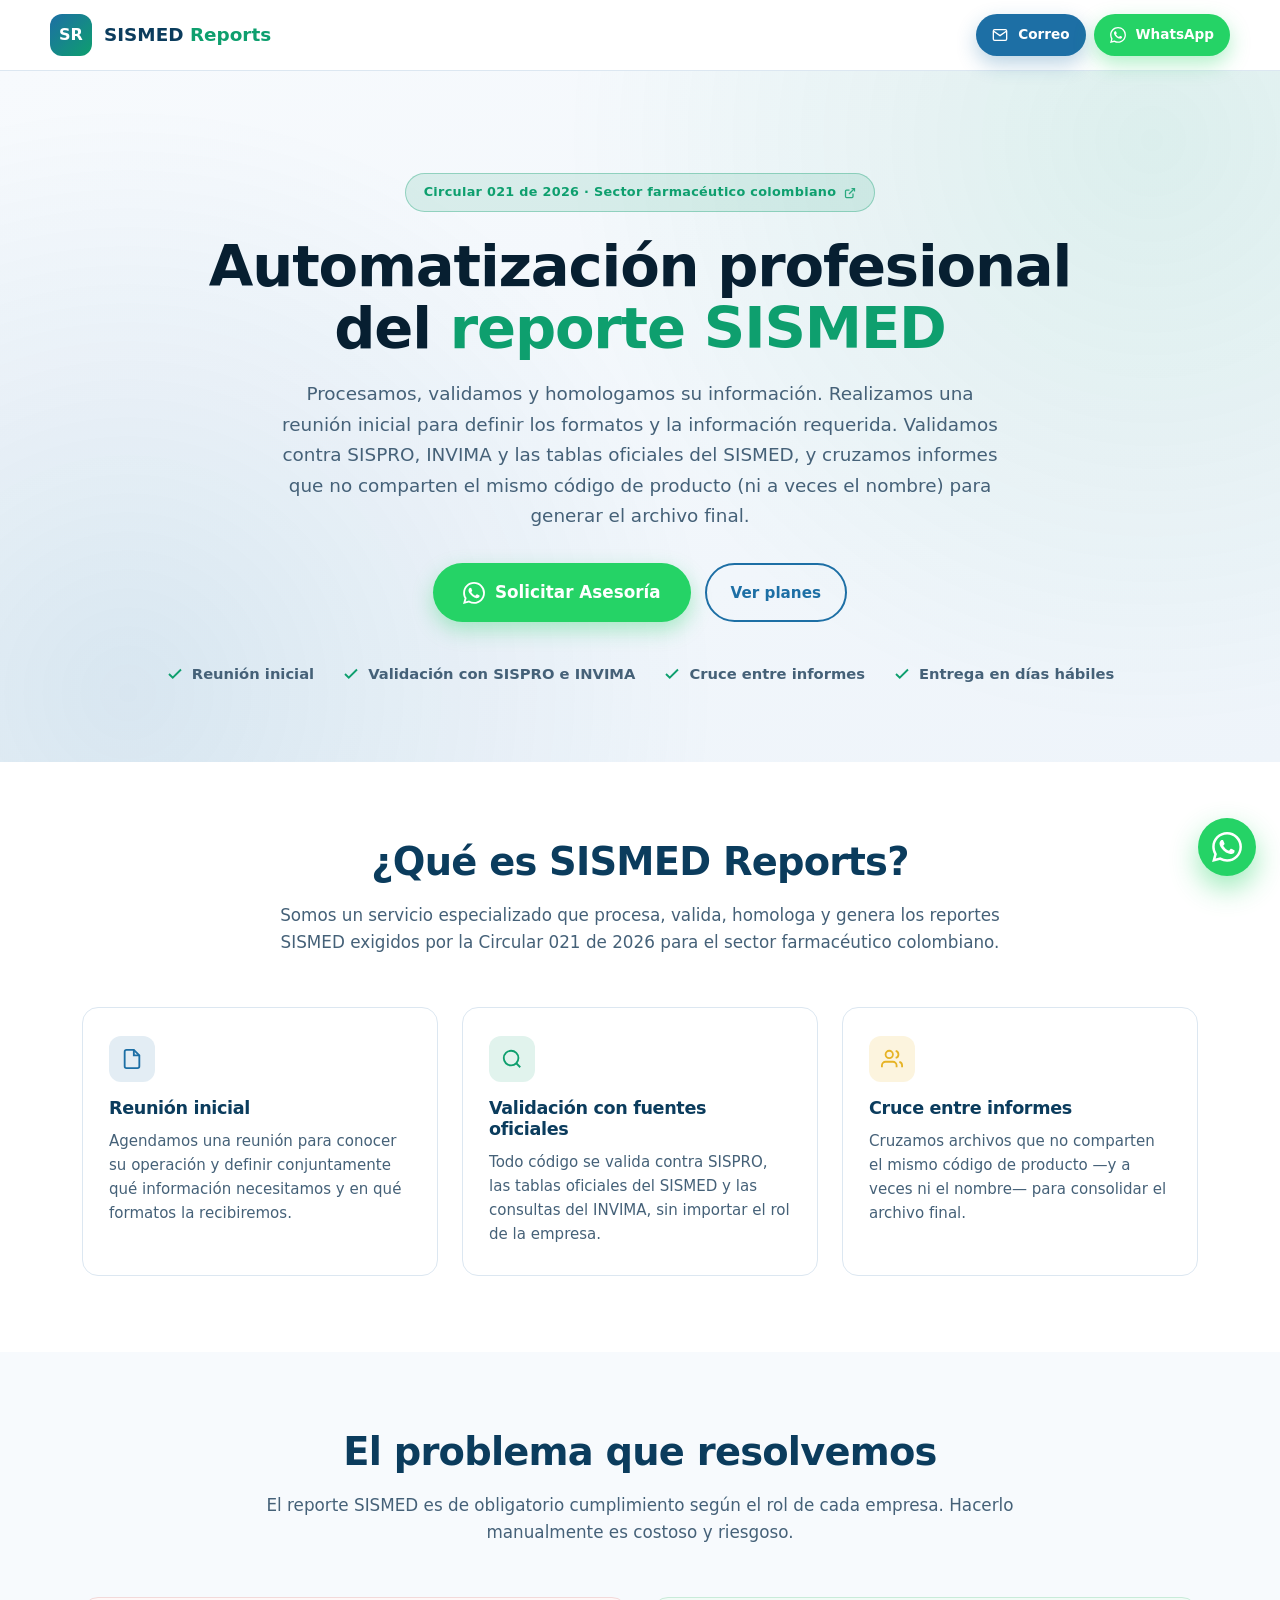
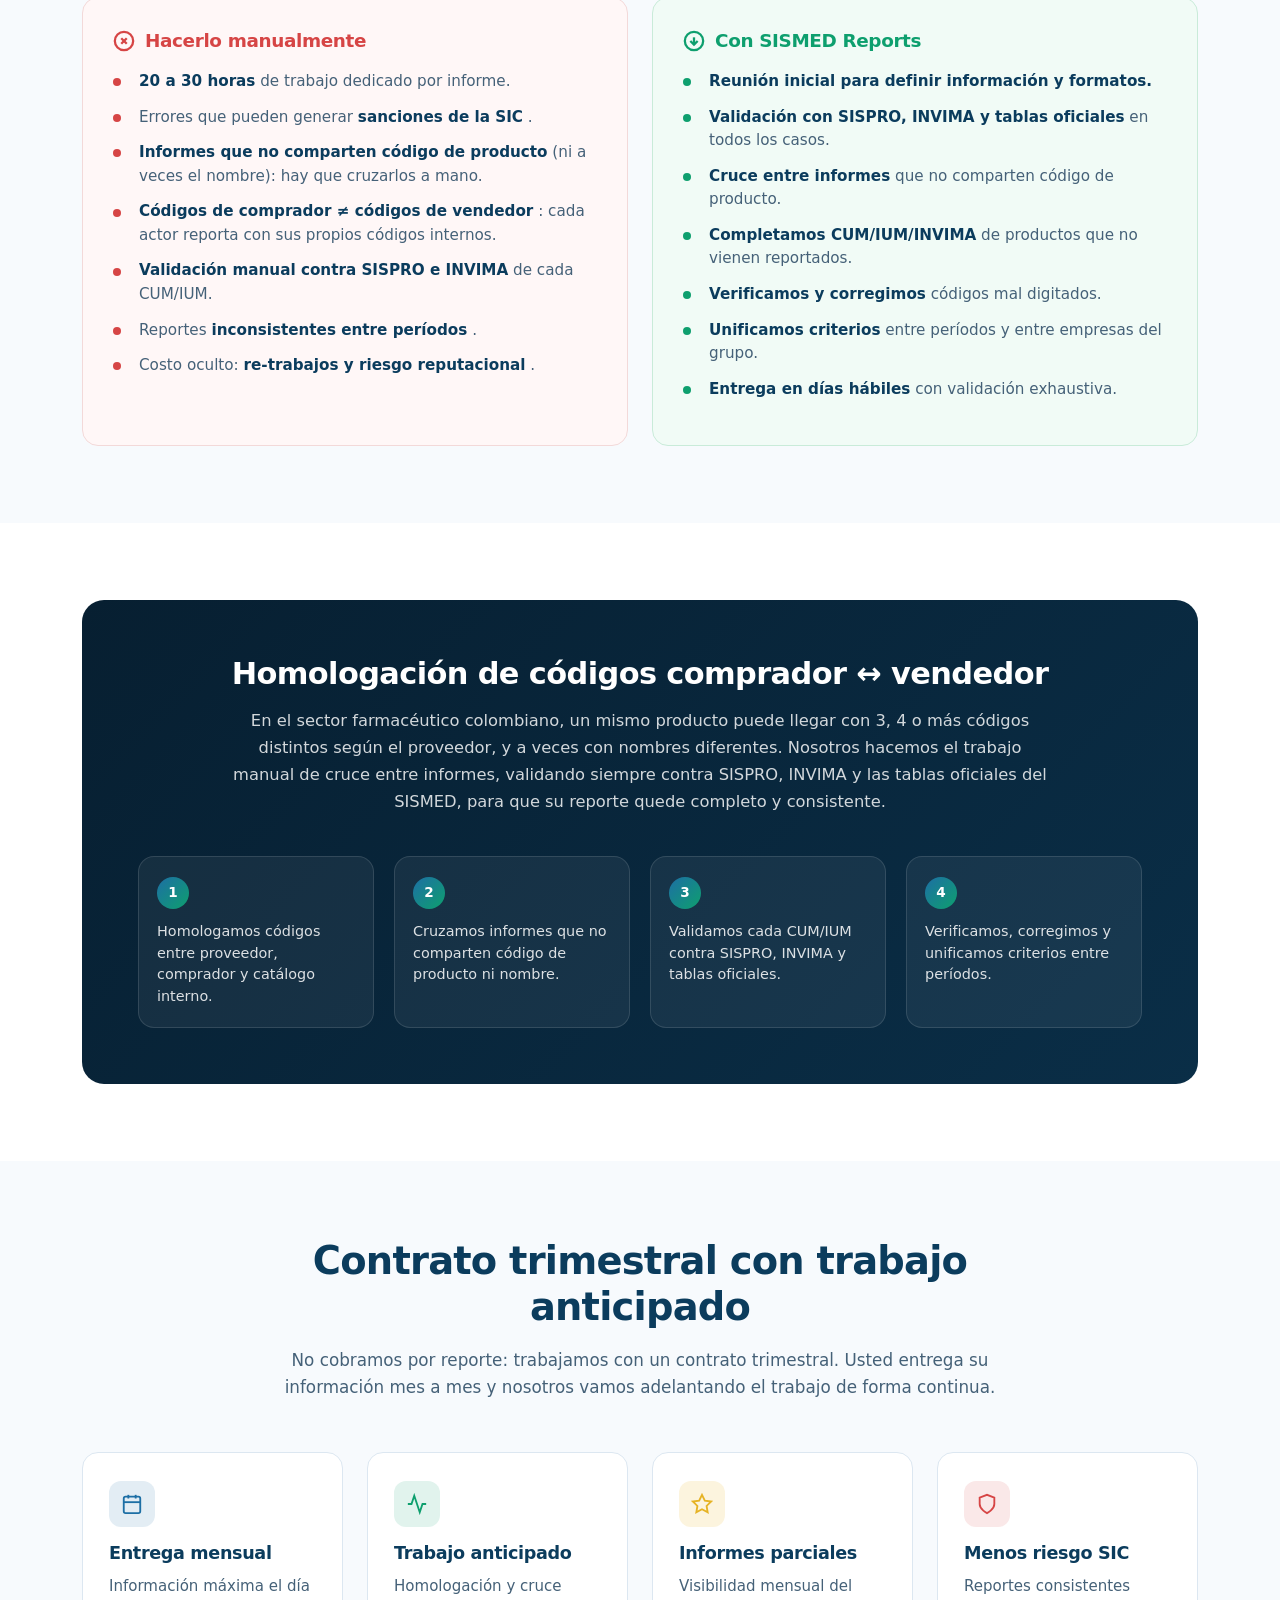
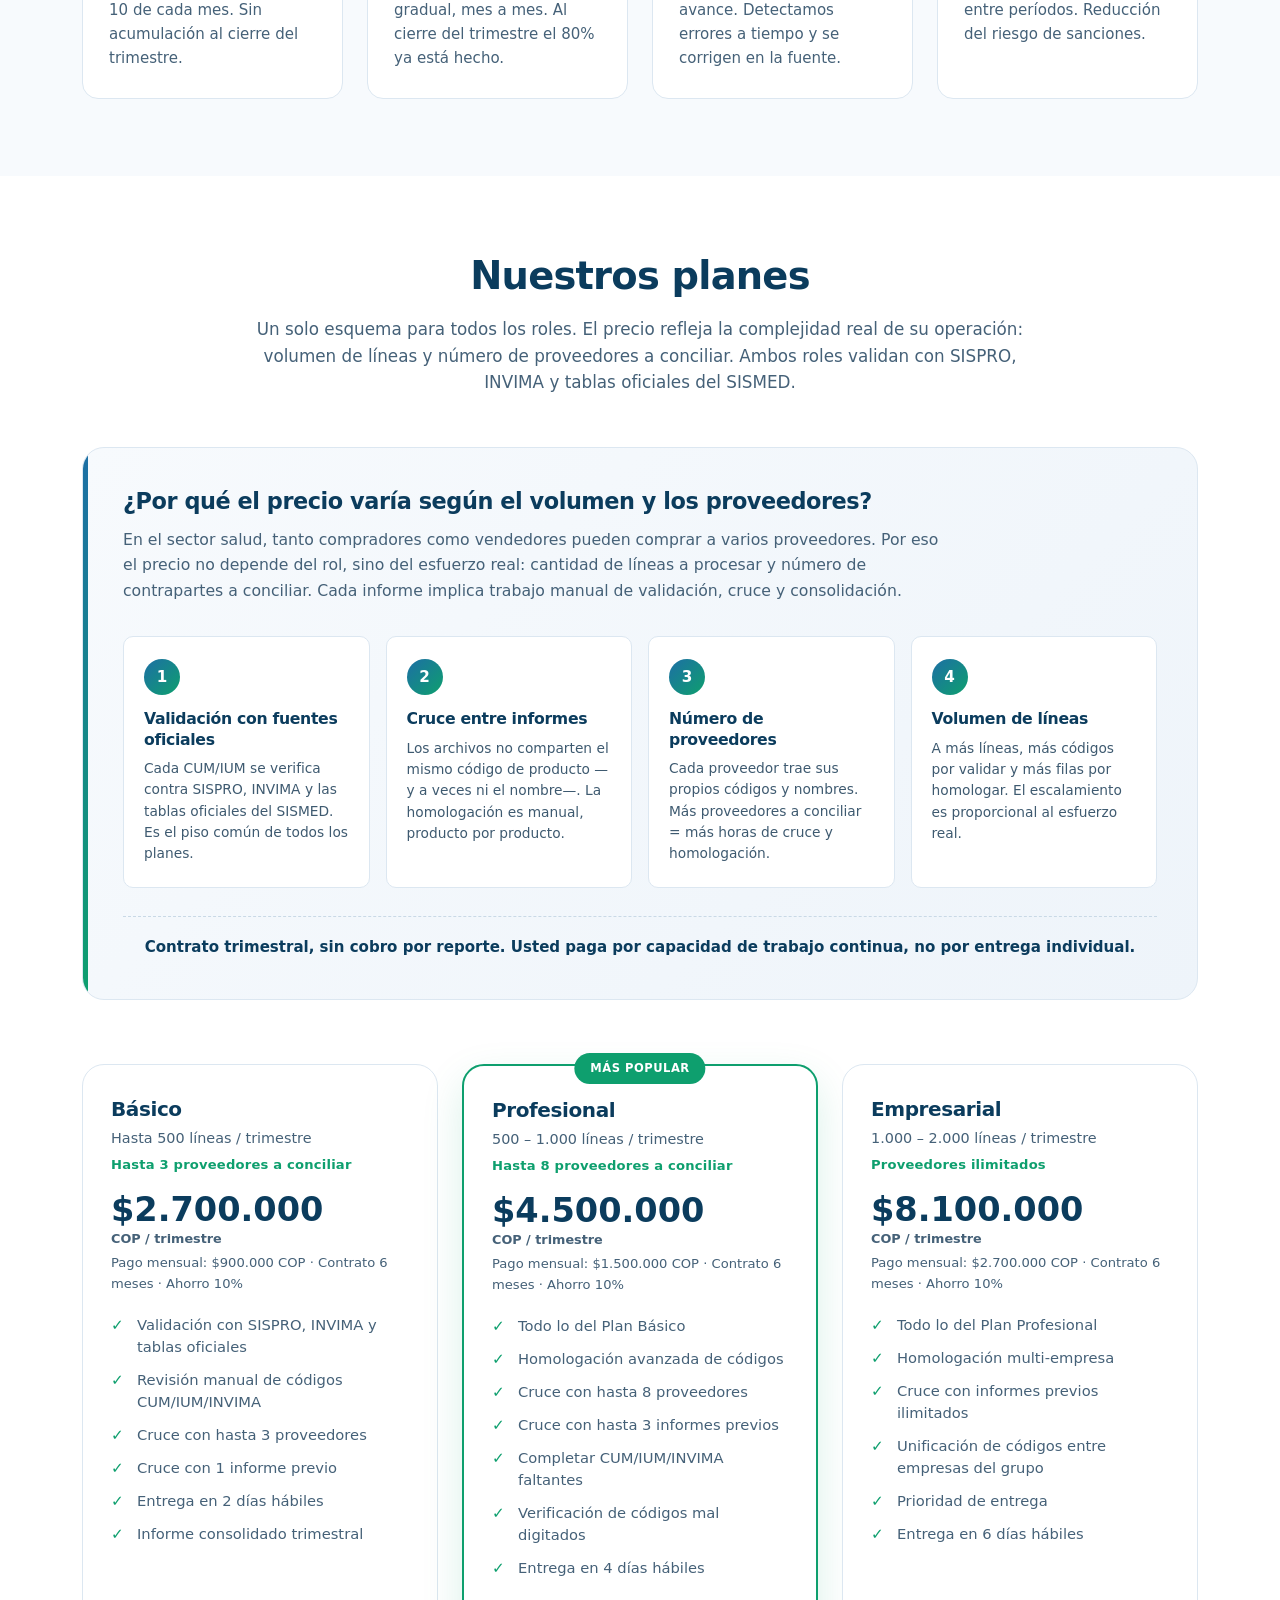
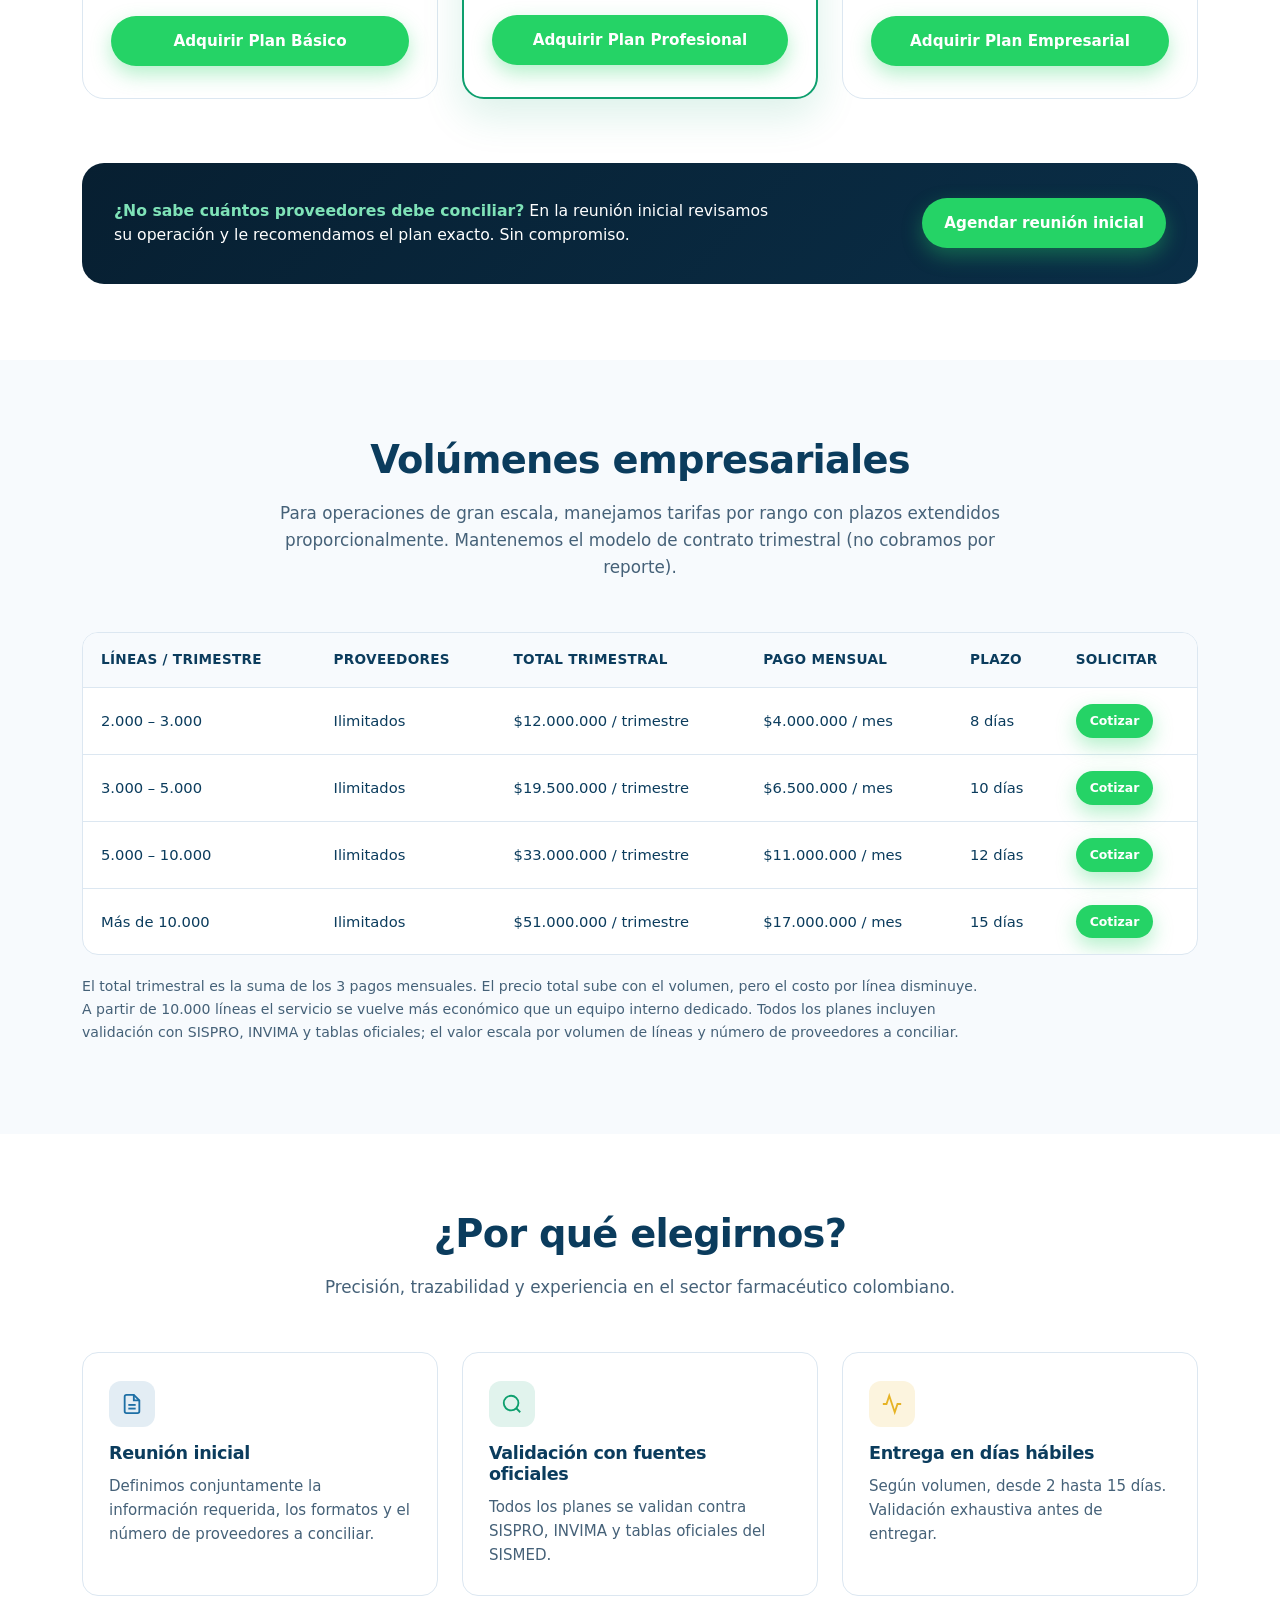
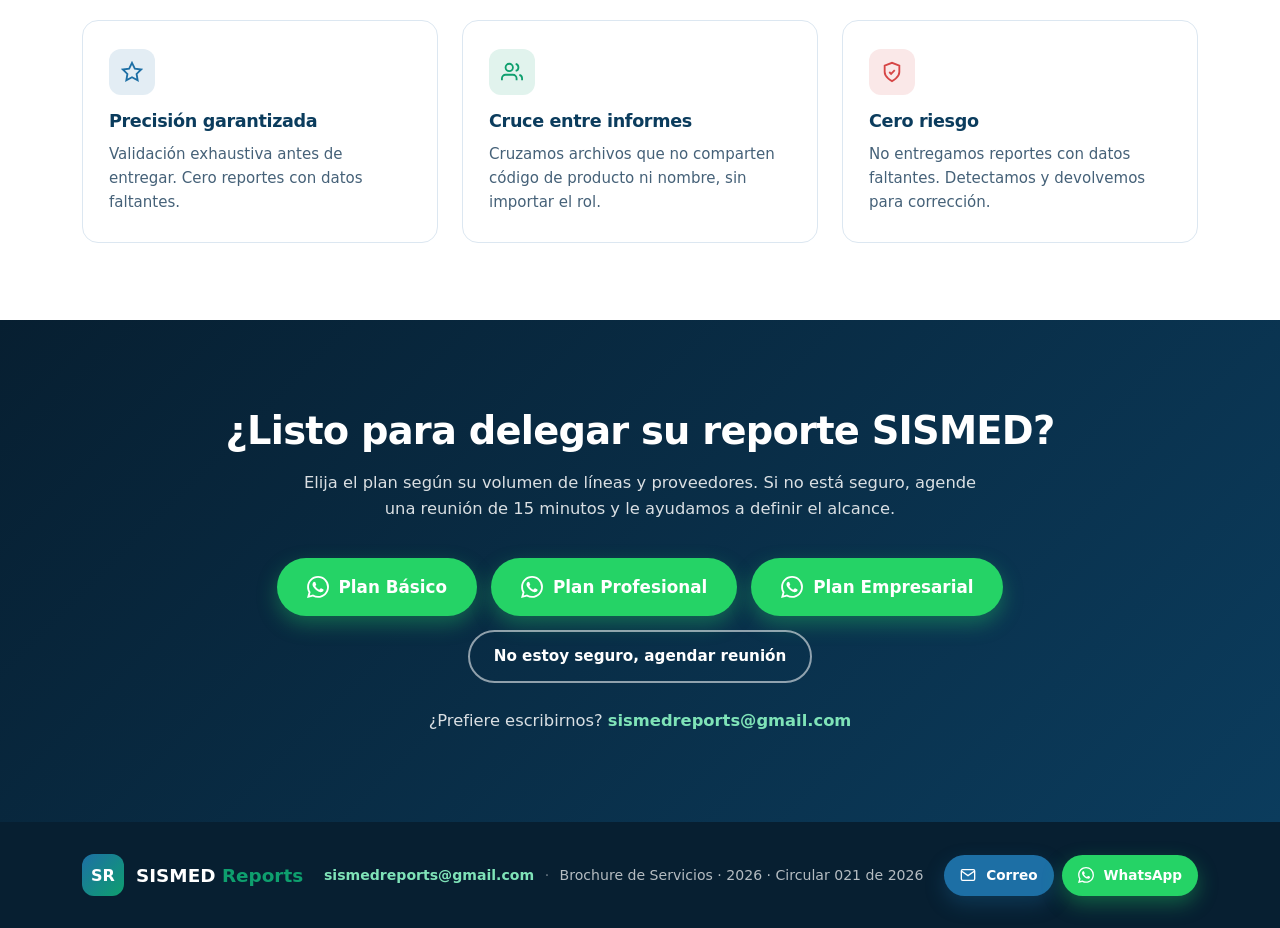
==== index.html @ efeb8e10 "Primer commit para Sismed-reports" ====
<!doctype html>
<html lang="es">
  <head>
    <meta charset="UTF-8" />
    <meta name="viewport" content="width=device-width, initial-scale=1.0" />
    <title>SISMED Reports — Automatización profesional del reporte SISMED</title>
    <meta
      name="description"
      content="Procesamos, validamos y generamos su reporte SISMED bajo la Circular 021 de 2026. Cruce con SISPRO, homologación de códigos y entrega en días hábiles." />
    <link href="style.css" rel="stylesheet" />
  </head>
  <body>
    <!-- ============ HEADER ============ -->
    <header class="header">
      <div class="container header-inner">
        <div class="logo">
          <div class="logo-mark">SR</div>
          <div>
            SISMED
            <span>Reports</span>
          </div>
        </div>
        <div class="header-actions">
          <a
            class="btn-mail btn-mail-sm"
            href="mailto:sismedreports@gmail.com?subject=Informaci%C3%B3n%20sobre%20SISMED%20Reports"
            aria-label="Enviar correo a SISMED Reports">
            <svg viewBox="0 0 24 24" fill="none" stroke="currentColor" stroke-width="2">
              <rect x="2" y="4" width="20" height="16" rx="2"></rect>
              <polyline points="22,6 12,13 2,6"></polyline>
            </svg>
            Correo
          </a>
          <a
            class="btn-wa btn-wa-sm"
            href="https://wa.me/573134289653?text=Hola%2C%20quiero%20informaci%C3%B3n%20sobre%20SISMED%20Reports"
            target="_blank"
            rel="noopener">
            <svg viewBox="0 0 24 24" fill="currentColor">
              <path
                d="M17.472 14.382c-.297-.149-1.758-.867-2.03-.967-.273-.099-.471-.148-.67.15-.197.297-.767.966-.94 1.164-.173.199-.347.223-.644.075-.297-.15-1.255-.463-2.39-1.475-.883-.788-1.48-1.761-1.653-2.059-.173-.297-.018-.458.13-.606.134-.133.298-.347.446-.52.149-.174.198-.298.298-.497.099-.198.05-.371-.025-.52-.075-.149-.669-1.612-.916-2.207-.242-.579-.487-.5-.669-.51l-.57-.01c-.198 0-.52.074-.792.372-.272.297-1.04 1.016-1.04 2.479 0 1.462 1.065 2.875 1.213 3.074.149.198 2.096 3.2 5.077 4.487.709.306 1.262.489 1.694.625.712.227 1.36.195 1.871.118.571-.085 1.758-.719 2.006-1.413.248-.694.248-1.289.173-1.413-.074-.124-.272-.198-.57-.347m-5.421 7.403h-.004a9.87 9.87 0 01-5.031-1.378l-.361-.214-3.741.982.998-3.648-.235-.374a9.86 9.86 0 01-1.51-5.26c.001-5.45 4.436-9.884 9.888-9.884 2.64 0 5.122 1.03 6.988 2.898a9.825 9.825 0 012.893 6.994c-.003 5.45-4.437 9.884-9.885 9.884m8.413-18.297A11.815 11.815 0 0012.05 0C5.495 0 .16 5.335.157 11.892c0 2.096.547 4.142 1.588 5.945L.057 24l6.305-1.654a11.882 11.882 0 005.683 1.448h.005c6.554 0 11.89-5.335 11.893-11.893a11.821 11.821 0 00-3.48-8.413z"></path>
            </svg>
            WhatsApp
          </a>
        </div>
      </div>
    </header>

    <!-- ============ HERO ============ -->
    <section class="hero">
      <div class="container">
        <a
          class="badge badge-link"
          href="https://www.minsalud.gov.co/salud/medicamentos-y-tecnologias/Paginas/medicamentos-regulacion-precios.aspx"
          target="_blank"
          rel="noopener">
          Circular 021 de 2026 · Sector farmacéutico colombiano
          <svg width="12" height="12" viewBox="0 0 24 24" fill="none" stroke="currentColor" stroke-width="2.5">
            <path d="M18 13v6a2 2 0 01-2 2H5a2 2 0 01-2-2V8a2 2 0 012-2h6"></path>
            <polyline points="15 3 21 3 21 9"></polyline>
            <line x1="10" y1="14" x2="21" y2="3"></line>
          </svg>
        </a>
        <h1>
          Automatización profesional del
          <em>reporte SISMED</em>
        </h1>
        <p class="sub">
          Procesamos, validamos y homologamos su información. Realizamos una reunión inicial para definir los formatos y la información requerida. Validamos
          contra SISPRO, INVIMA y las tablas oficiales del SISMED, y cruzamos informes que no comparten el mismo código de producto (ni a veces el nombre) para
          generar el archivo final.
        </p>
        <div class="hero-actions">
          <a
            class="btn-wa btn-wa-lg"
            href="https://wa.me/573134289653?text=Hola%2C%20quiero%20agendar%20una%20asesor%C3%ADa%20para%20el%20reporte%20SISMED"
            target="_blank"
            rel="noopener">
            <svg viewBox="0 0 24 24" fill="currentColor">
              <path
                d="M17.472 14.382c-.297-.149-1.758-.867-2.03-.967-.273-.099-.471-.148-.67.15-.197.297-.767.966-.94 1.164-.173.199-.347.223-.644.075-.297-.15-1.255-.463-2.39-1.475-.883-.788-1.48-1.761-1.653-2.059-.173-.297-.018-.458.13-.606.134-.133.298-.347.446-.52.149-.174.198-.298.298-.497.099-.198.05-.371-.025-.52-.075-.149-.669-1.612-.916-2.207-.242-.579-.487-.5-.669-.51l-.57-.01c-.198 0-.52.074-.792.372-.272.297-1.04 1.016-1.04 2.479 0 1.462 1.065 2.875 1.213 3.074.149.198 2.096 3.2 5.077 4.487.709.306 1.262.489 1.694.625.712.227 1.36.195 1.871.118.571-.085 1.758-.719 2.006-1.413.248-.694.248-1.289.173-1.413-.074-.124-.272-.198-.57-.347m-5.421 7.403h-.004a9.87 9.87 0 01-5.031-1.378l-.361-.214-3.741.982.998-3.648-.235-.374a9.86 9.86 0 01-1.51-5.26c.001-5.45 4.436-9.884 9.888-9.884 2.64 0 5.122 1.03 6.988 2.898a9.825 9.825 0 012.893 6.994c-.003 5.45-4.437 9.884-9.885 9.884m8.413-18.297A11.815 11.815 0 0012.05 0C5.495 0 .16 5.335.157 11.892c0 2.096.547 4.142 1.588 5.945L.057 24l6.305-1.654a11.882 11.882 0 005.683 1.448h.005c6.554 0 11.89-5.335 11.893-11.893a11.821 11.821 0 00-3.48-8.413z"></path>
            </svg>
            Solicitar Asesoría
          </a>
          <a class="btn-outline" href="#planes">Ver planes</a>
        </div>
        <div class="hero-trust">
          <div>
            <svg viewBox="0 0 24 24" fill="none" stroke="currentColor" stroke-width="2.5"><polyline points="20 6 9 17 4 12"></polyline></svg>
            Reunión inicial
          </div>
          <div>
            <svg viewBox="0 0 24 24" fill="none" stroke="currentColor" stroke-width="2.5"><polyline points="20 6 9 17 4 12"></polyline></svg>
            Validación con SISPRO e INVIMA
          </div>
          <div>
            <svg viewBox="0 0 24 24" fill="none" stroke="currentColor" stroke-width="2.5"><polyline points="20 6 9 17 4 12"></polyline></svg>
            Cruce entre informes
          </div>
          <div>
            <svg viewBox="0 0 24 24" fill="none" stroke="currentColor" stroke-width="2.5"><polyline points="20 6 9 17 4 12"></polyline></svg>
            Entrega en días hábiles
          </div>
        </div>
      </div>
    </section>

    <!-- ============ QUÉ ES ============ -->
    <section>
      <div class="container">
        <div class="section-title">
          <h2>¿Qué es SISMED Reports?</h2>
          <p>
            Somos un servicio especializado que procesa, valida, homologa y genera los reportes SISMED exigidos por la Circular 021 de 2026 para el sector
            farmacéutico colombiano.
          </p>
        </div>
        <div class="grid-3">
          <div class="card">
            <div class="icon icon-blue">
              <svg viewBox="0 0 24 24" fill="none" stroke="currentColor" stroke-width="2">
                <path d="M14 2H6a2 2 0 00-2 2v16a2 2 0 002 2h12a2 2 0 002-2V8z"></path>
                <polyline points="14 2 14 8 20 8"></polyline>
              </svg>
            </div>
            <h3>Reunión inicial</h3>
            <p>Agendamos una reunión para conocer su operación y definir conjuntamente qué información necesitamos y en qué formatos la recibiremos.</p>
          </div>
          <div class="card">
            <div class="icon icon-green">
              <svg viewBox="0 0 24 24" fill="none" stroke="currentColor" stroke-width="2">
                <circle cx="11" cy="11" r="8"></circle>
                <line x1="21" y1="21" x2="16.65" y2="16.65"></line>
              </svg>
            </div>
            <h3>Validación con fuentes oficiales</h3>
            <p>Todo código se valida contra SISPRO, las tablas oficiales del SISMED y las consultas del INVIMA, sin importar el rol de la empresa.</p>
          </div>
          <div class="card">
            <div class="icon icon-gold">
              <svg viewBox="0 0 24 24" fill="none" stroke="currentColor" stroke-width="2">
                <path d="M17 21v-2a4 4 0 00-4-4H5a4 4 0 00-4 4v2"></path>
                <circle cx="9" cy="7" r="4"></circle>
                <path d="M23 21v-2a4 4 0 00-3-3.87"></path>
                <path d="M16 3.13a4 4 0 010 7.75"></path>
              </svg>
            </div>
            <h3>Cruce entre informes</h3>
            <p>Cruzamos archivos que no comparten el mismo código de producto —y a veces ni el nombre— para consolidar el archivo final.</p>
          </div>
        </div>
      </div>
    </section>

    <!-- ============ PROBLEMA / SOLUCIÓN ============ -->
    <section class="alt">
      <div class="container">
        <div class="section-title">
          <h2>El problema que resolvemos</h2>
          <p>El reporte SISMED es de obligatorio cumplimiento según el rol de cada empresa. Hacerlo manualmente es costoso y riesgoso.</p>
        </div>
        <div class="two-col">
          <div class="panel panel-problema">
            <h3>
              <svg width="22" height="22" viewBox="0 0 24 24" fill="none" stroke="currentColor" stroke-width="2.5">
                <circle cx="12" cy="12" r="10"></circle>
                <line x1="15" y1="9" x2="9" y2="15"></line>
                <line x1="9" y1="9" x2="15" y2="15"></line>
              </svg>
              Hacerlo manualmente
            </h3>
            <ul>
              <li>
                <strong>20 a 30 horas</strong>
                de trabajo dedicado por informe.
              </li>
              <li>
                Errores que pueden generar
                <strong>sanciones de la SIC</strong>
                .
              </li>
              <li>
                <strong>Informes que no comparten código de producto</strong>
                (ni a veces el nombre): hay que cruzarlos a mano.
              </li>
              <li>
                <strong>Códigos de comprador ≠ códigos de vendedor</strong>
                : cada actor reporta con sus propios códigos internos.
              </li>
              <li>
                <strong>Validación manual contra SISPRO e INVIMA</strong>
                de cada CUM/IUM.
              </li>
              <li>
                Reportes
                <strong>inconsistentes entre períodos</strong>
                .
              </li>
              <li>
                Costo oculto:
                <strong>re-trabajos y riesgo reputacional</strong>
                .
              </li>
            </ul>
          </div>
          <div class="panel panel-solucion">
            <h3>
              <svg width="22" height="22" viewBox="0 0 24 24" fill="none" stroke="currentColor" stroke-width="2.5">
                <circle cx="12" cy="12" r="10"></circle>
                <polyline points="16 12 12 16 8 12"></polyline>
                <line x1="12" y1="8" x2="12" y2="16"></line>
              </svg>
              Con SISMED Reports
            </h3>
            <ul>
              <li><strong>Reunión inicial para definir información y formatos.</strong></li>
              <li>
                <strong>Validación con SISPRO, INVIMA y tablas oficiales</strong>
                en todos los casos.
              </li>
              <li>
                <strong>Cruce entre informes</strong>
                que no comparten código de producto.
              </li>
              <li>
                <strong>Completamos CUM/IUM/INVIMA</strong>
                de productos que no vienen reportados.
              </li>
              <li>
                <strong>Verificamos y corregimos</strong>
                códigos mal digitados.
              </li>
              <li>
                <strong>Unificamos criterios</strong>
                entre períodos y entre empresas del grupo.
              </li>
              <li>
                <strong>Entrega en días hábiles</strong>
                con validación exhaustiva.
              </li>
            </ul>
          </div>
        </div>
      </div>
    </section>

    <!-- ============ DIFERENCIADOR ============ -->
    <section>
      <div class="container">
        <div class="highlight">
          <h3>Homologación de códigos comprador ↔ vendedor</h3>
          <p>
            En el sector farmacéutico colombiano, un mismo producto puede llegar con 3, 4 o más códigos distintos según el proveedor, y a veces con nombres
            diferentes. Nosotros hacemos el trabajo manual de cruce entre informes, validando siempre contra SISPRO, INVIMA y las tablas oficiales del SISMED,
            para que su reporte quede completo y consistente.
          </p>
          <div class="steps">
            <div class="step">
              <span class="num">1</span>
              <p>Homologamos códigos entre proveedor, comprador y catálogo interno.</p>
            </div>
            <div class="step">
              <span class="num">2</span>
              <p>Cruzamos informes que no comparten código de producto ni nombre.</p>
            </div>
            <div class="step">
              <span class="num">3</span>
              <p>Validamos cada CUM/IUM contra SISPRO, INVIMA y tablas oficiales.</p>
            </div>
            <div class="step">
              <span class="num">4</span>
              <p>Verificamos, corregimos y unificamos criterios entre períodos.</p>
            </div>
          </div>
        </div>
      </div>
    </section>

    <!-- ============ MODELO MENSUAL ============ -->
    <section class="alt">
      <div class="container">
        <div class="section-title">
          <h2>Contrato trimestral con trabajo anticipado</h2>
          <p>
            No cobramos por reporte: trabajamos con un contrato trimestral. Usted entrega su información mes a mes y nosotros vamos adelantando el trabajo de
            forma continua.
          </p>
        </div>
        <div class="grid-4">
          <div class="card">
            <div class="icon icon-blue">
              <svg viewBox="0 0 24 24" fill="none" stroke="currentColor" stroke-width="2">
                <rect x="3" y="4" width="18" height="18" rx="2"></rect>
                <line x1="16" y1="2" x2="16" y2="6"></line>
                <line x1="8" y1="2" x2="8" y2="6"></line>
                <line x1="3" y1="10" x2="21" y2="10"></line>
              </svg>
            </div>
            <h3>Entrega mensual</h3>
            <p>Información máxima el día 10 de cada mes. Sin acumulación al cierre del trimestre.</p>
          </div>
          <div class="card">
            <div class="icon icon-green">
              <svg viewBox="0 0 24 24" fill="none" stroke="currentColor" stroke-width="2"><polyline points="22 12 18 12 15 21 9 3 6 12 2 12"></polyline></svg>
            </div>
            <h3>Trabajo anticipado</h3>
            <p>Homologación y cruce gradual, mes a mes. Al cierre del trimestre el 80% ya está hecho.</p>
          </div>
          <div class="card">
            <div class="icon icon-gold">
              <svg viewBox="0 0 24 24" fill="none" stroke="currentColor" stroke-width="2">
                <path d="M12 2l3.09 6.26L22 9.27l-5 4.87 1.18 6.88L12 17.77l-6.18 3.25L7 14.14 2 9.27l6.91-1.01L12 2z"></path>
              </svg>
            </div>
            <h3>Informes parciales</h3>
            <p>Visibilidad mensual del avance. Detectamos errores a tiempo y se corrigen en la fuente.</p>
          </div>
          <div class="card">
            <div class="icon icon-red">
              <svg viewBox="0 0 24 24" fill="none" stroke="currentColor" stroke-width="2"><path d="M12 22s8-4 8-10V5l-8-3-8 3v7c0 6 8 10 8 10z"></path></svg>
            </div>
            <h3>Menos riesgo SIC</h3>
            <p>Reportes consistentes entre períodos. Reducción del riesgo de sanciones.</p>
          </div>
        </div>
      </div>
    </section>

    <!-- ============ PLANES ============ -->
    <section id="planes">
      <div class="container">
        <div class="section-title">
          <h2>Nuestros planes</h2>
          <p>
            Un solo esquema para todos los roles. El precio refleja la complejidad real de su operación: volumen de líneas y número de proveedores a conciliar.
            Ambos roles validan con SISPRO, INVIMA y tablas oficiales del SISMED.
          </p>
        </div>

        <!-- JUSTIFICACIÓN DE PRECIOS -->
        <div class="justificacion-precios">
          <h3 class="justif-titulo">¿Por qué el precio varía según el volumen y los proveedores?</h3>
          <p class="justif-intro">
            En el sector salud, tanto compradores como vendedores pueden comprar a varios proveedores. Por eso el precio no depende del rol, sino del esfuerzo
            real: cantidad de líneas a procesar y número de contrapartes a conciliar. Cada informe implica trabajo manual de validación, cruce y consolidación.
          </p>

          <div class="justif-grid">
            <div class="justif-card">
              <div class="justif-icon">1</div>
              <h4>Validación con fuentes oficiales</h4>
              <p>Cada CUM/IUM se verifica contra SISPRO, INVIMA y las tablas oficiales del SISMED. Es el piso común de todos los planes.</p>
            </div>
            <div class="justif-card">
              <div class="justif-icon">2</div>
              <h4>Cruce entre informes</h4>
              <p>Los archivos no comparten el mismo código de producto —y a veces ni el nombre—. La homologación es manual, producto por producto.</p>
            </div>
            <div class="justif-card">
              <div class="justif-icon">3</div>
              <h4>Número de proveedores</h4>
              <p>Cada proveedor trae sus propios códigos y nombres. Más proveedores a conciliar = más horas de cruce y homologación.</p>
            </div>
            <div class="justif-card">
              <div class="justif-icon">4</div>
              <h4>Volumen de líneas</h4>
              <p>A más líneas, más códigos por validar y más filas por homologar. El escalamiento es proporcional al esfuerzo real.</p>
            </div>
          </div>

          <p class="justif-cierre">Contrato trimestral, sin cobro por reporte. Usted paga por capacidad de trabajo continua, no por entrega individual.</p>
        </div>

        <!-- PLANES UNIFICADOS -->
        <div class="planes">
          <!-- BÁSICO -->
          <div class="plan">
            <h3>Básico</h3>
            <div class="volumen">Hasta 500 líneas / trimestre</div>
            <div class="proveedores">Hasta 3 proveedores a conciliar</div>
            <div class="precio">
              $2.700.000
              <small>COP / trimestre</small>
            </div>
            <div class="total-trim">Pago mensual: $900.000 COP · Contrato 6 meses · Ahorro 10%</div>
            <ul>
              <li>Validación con SISPRO, INVIMA y tablas oficiales</li>
              <li>Revisión manual de códigos CUM/IUM/INVIMA</li>
              <li>Cruce con hasta 3 proveedores</li>
              <li>Cruce con 1 informe previo</li>
              <li>Entrega en 2 días hábiles</li>
              <li>Informe consolidado trimestral</li>
            </ul>
            <a
              class="btn-wa"
              href="https://wa.me/573134289653?text=Hola%2C%20me%20interesa%20el%20Plan%20B%C3%A1sico%20(hasta%20500%20l%C3%ADneas%20y%203%20proveedores)%20de%20SISMED%20Reports"
              target="_blank"
              rel="noopener">
              Adquirir Plan Básico
            </a>
          </div>

          <!-- PROFESIONAL -->
          <div class="plan destacado">
            <span class="tag">MÁS POPULAR</span>
            <h3>Profesional</h3>
            <div class="volumen">500 – 1.000 líneas / trimestre</div>
            <div class="proveedores">Hasta 8 proveedores a conciliar</div>
            <div class="precio">
              $4.500.000
              <small>COP / trimestre</small>
            </div>
            <div class="total-trim">Pago mensual: $1.500.000 COP · Contrato 6 meses · Ahorro 10%</div>
            <ul>
              <li>Todo lo del Plan Básico</li>
              <li>Homologación avanzada de códigos</li>
              <li>Cruce con hasta 8 proveedores</li>
              <li>Cruce con hasta 3 informes previos</li>
              <li>Completar CUM/IUM/INVIMA faltantes</li>
              <li>Verificación de códigos mal digitados</li>
              <li>Entrega en 4 días hábiles</li>
            </ul>
            <a
              class="btn-wa"
              href="https://wa.me/573134289653?text=Hola%2C%20me%20interesa%20el%20Plan%20Profesional%20(500%20a%201.000%20l%C3%ADneas%20y%208%20proveedores)%20de%20SISMED%20Reports"
              target="_blank"
              rel="noopener">
              Adquirir Plan Profesional
            </a>
          </div>

          <!-- EMPRESARIAL -->
          <div class="plan">
            <h3>Empresarial</h3>
            <div class="volumen">1.000 – 2.000 líneas / trimestre</div>
            <div class="proveedores">Proveedores ilimitados</div>
            <div class="precio">
              $8.100.000
              <small>COP / trimestre</small>
            </div>
            <div class="total-trim">Pago mensual: $2.700.000 COP · Contrato 6 meses · Ahorro 10%</div>
            <ul>
              <li>Todo lo del Plan Profesional</li>
              <li>Homologación multi-empresa</li>
              <li>Cruce con informes previos ilimitados</li>
              <li>Unificación de códigos entre empresas del grupo</li>
              <li>Prioridad de entrega</li>
              <li>Entrega en 6 días hábiles</li>
            </ul>
            <a
              class="btn-wa"
              href="https://wa.me/573134289653?text=Hola%2C%20me%20interesa%20el%20Plan%20Empresarial%20(1.000%20a%202.000%20l%C3%ADneas%20y%20proveedores%20ilimitados)%20de%20SISMED%20Reports"
              target="_blank"
              rel="noopener">
              Adquirir Plan Empresarial
            </a>
          </div>
        </div>

        <!-- CTA INTERMEDIO -->
        <div class="cta-intermedio">
          <p>
            <strong>¿No sabe cuántos proveedores debe conciliar?</strong>
            En la reunión inicial revisamos su operación y le recomendamos el plan exacto. Sin compromiso.
          </p>
          <a
            class="btn-wa"
            href="https://wa.me/573134289653?text=Hola%2C%20quiero%20una%20reuni%C3%B3n%20para%20definir%20cu%C3%A1ntos%20proveedores%20debo%20conciliar%20en%20mi%20reporte%20SISMED"
            target="_blank"
            rel="noopener">
            Agendar reunión inicial
          </a>
        </div>
      </div>
    </section>

    <!-- ============ VOLÚMENES EMPRESARIALES ============ -->
    <section class="alt">
      <div class="container">
        <div class="section-title">
          <h2>Volúmenes empresariales</h2>
          <p>
            Para operaciones de gran escala, manejamos tarifas por rango con plazos extendidos proporcionalmente. Mantenemos el modelo de contrato trimestral (no
            cobramos por reporte).
          </p>
        </div>
        <div class="tabla-wrap">
          <table>
            <thead>
              <tr>
                <th>Líneas / trimestre</th>
                <th>Proveedores</th>
                <th>Total trimestral</th>
                <th>Pago mensual</th>
                <th>Plazo</th>
                <th>Solicitar</th>
              </tr>
            </thead>
            <tbody>
              <tr>
                <td>2.000 – 3.000</td>
                <td>Ilimitados</td>
                <td>$12.000.000 / trimestre</td>
                <td>$4.000.000 / mes</td>
                <td>8 días</td>
                <td>
                  <a
                    class="btn-wa btn-wa-sm"
                    href="https://wa.me/573134289653?text=Hola%2C%20quiero%20cotizar%20el%20rango%202.000%20a%203.000%20l%C3%ADneas%20de%20SISMED%20Reports"
                    target="_blank"
                    rel="noopener">
                    Cotizar
                  </a>
                </td>
              </tr>
              <tr>
                <td>3.000 – 5.000</td>
                <td>Ilimitados</td>
                <td>$19.500.000 / trimestre</td>
                <td>$6.500.000 / mes</td>
                <td>10 días</td>
                <td>
                  <a
                    class="btn-wa btn-wa-sm"
                    href="https://wa.me/573134289653?text=Hola%2C%20quiero%20cotizar%20el%20rango%203.000%20a%205.000%20l%C3%ADneas%20de%20SISMED%20Reports"
                    target="_blank"
                    rel="noopener">
                    Cotizar
                  </a>
                </td>
              </tr>
              <tr>
                <td>5.000 – 10.000</td>
                <td>Ilimitados</td>
                <td>$33.000.000 / trimestre</td>
                <td>$11.000.000 / mes</td>
                <td>12 días</td>
                <td>
                  <a
                    class="btn-wa btn-wa-sm"
                    href="https://wa.me/573134289653?text=Hola%2C%20quiero%20cotizar%20el%20rango%205.000%20a%2010.000%20l%C3%ADneas%20de%20SISMED%20Reports"
                    target="_blank"
                    rel="noopener">
                    Cotizar
                  </a>
                </td>
              </tr>
              <tr>
                <td>Más de 10.000</td>
                <td>Ilimitados</td>
                <td>$51.000.000 / trimestre</td>
                <td>$17.000.000 / mes</td>
                <td>15 días</td>
                <td>
                  <a
                    class="btn-wa btn-wa-sm"
                    href="https://wa.me/573134289653?text=Hola%2C%20quiero%20cotizar%20m%C3%A1s%20de%2010.000%20l%C3%ADneas%20de%20SISMED%20Reports"
                    target="_blank"
                    rel="noopener">
                    Cotizar
                  </a>
                </td>
              </tr>
            </tbody>
          </table>
        </div>
        <p class="nota-tabla">
          El total trimestral es la suma de los 3 pagos mensuales. El precio total sube con el volumen, pero el costo por línea disminuye. A partir de 10.000
          líneas el servicio se vuelve más económico que un equipo interno dedicado. Todos los planes incluyen validación con SISPRO, INVIMA y tablas oficiales;
          el valor escala por volumen de líneas y número de proveedores a conciliar.
        </p>
      </div>
    </section>

    <!-- ============ POR QUÉ ELEGIRNOS ============ -->
    <section>
      <div class="container">
        <div class="section-title">
          <h2>¿Por qué elegirnos?</h2>
          <p>Precisión, trazabilidad y experiencia en el sector farmacéutico colombiano.</p>
        </div>
        <div class="grid-3">
          <div class="card">
            <div class="icon icon-blue">
              <svg viewBox="0 0 24 24" fill="none" stroke="currentColor" stroke-width="2">
                <path d="M14 2H6a2 2 0 00-2 2v16a2 2 0 002 2h12a2 2 0 002-2V8z"></path>
                <polyline points="14 2 14 8 20 8"></polyline>
                <line x1="16" y1="13" x2="8" y2="13"></line>
                <line x1="16" y1="17" x2="8" y2="17"></line>
              </svg>
            </div>
            <h3>Reunión inicial</h3>
            <p>Definimos conjuntamente la información requerida, los formatos y el número de proveedores a conciliar.</p>
          </div>
          <div class="card">
            <div class="icon icon-green">
              <svg viewBox="0 0 24 24" fill="none" stroke="currentColor" stroke-width="2">
                <circle cx="11" cy="11" r="8"></circle>
                <line x1="21" y1="21" x2="16.65" y2="16.65"></line>
              </svg>
            </div>
            <h3>Validación con fuentes oficiales</h3>
            <p>Todos los planes se validan contra SISPRO, INVIMA y tablas oficiales del SISMED.</p>
          </div>
          <div class="card">
            <div class="icon icon-gold">
              <svg viewBox="0 0 24 24" fill="none" stroke="currentColor" stroke-width="2"><polyline points="22 12 18 12 15 21 9 3 6 12 2 12"></polyline></svg>
            </div>
            <h3>Entrega en días hábiles</h3>
            <p>Según volumen, desde 2 hasta 15 días. Validación exhaustiva antes de entregar.</p>
          </div>
          <div class="card">
            <div class="icon icon-blue">
              <svg viewBox="0 0 24 24" fill="none" stroke="currentColor" stroke-width="2">
                <path d="M12 2l3.09 6.26L22 9.27l-5 4.87 1.18 6.88L12 17.77l-6.18 3.25L7 14.14 2 9.27l6.91-1.01L12 2z"></path>
              </svg>
            </div>
            <h3>Precisión garantizada</h3>
            <p>Validación exhaustiva antes de entregar. Cero reportes con datos faltantes.</p>
          </div>
          <div class="card">
            <div class="icon icon-green">
              <svg viewBox="0 0 24 24" fill="none" stroke="currentColor" stroke-width="2">
                <path d="M17 21v-2a4 4 0 00-4-4H5a4 4 0 00-4 4v2"></path>
                <circle cx="9" cy="7" r="4"></circle>
                <path d="M23 21v-2a4 4 0 00-3-3.87"></path>
                <path d="M16 3.13a4 4 0 010 7.75"></path>
              </svg>
            </div>
            <h3>Cruce entre informes</h3>
            <p>Cruzamos archivos que no comparten código de producto ni nombre, sin importar el rol.</p>
          </div>
          <div class="card">
            <div class="icon icon-red">
              <svg viewBox="0 0 24 24" fill="none" stroke="currentColor" stroke-width="2">
                <path d="M12 22s8-4 8-10V5l-8-3-8 3v7c0 6 8 10 8 10z"></path>
                <polyline points="9 12 11 14 15 10"></polyline>
              </svg>
            </div>
            <h3>Cero riesgo</h3>
            <p>No entregamos reportes con datos faltantes. Detectamos y devolvemos para corrección.</p>
          </div>
        </div>
      </div>
    </section>

    <!-- ============ CTA FINAL ============ -->
    <section class="cta-final">
      <div class="container">
        <h2>¿Listo para delegar su reporte SISMED?</h2>
        <p>Elija el plan según su volumen de líneas y proveedores. Si no está seguro, agende una reunión de 15 minutos y le ayudamos a definir el alcance.</p>
        <div class="cta-final-botones">
          <a
            class="btn-wa btn-wa-lg"
            href="https://wa.me/573134289653?text=Hola%2C%20quiero%20informaci%C3%B3n%20sobre%20el%20Plan%20B%C3%A1sico%20de%20SISMED%20Reports"
            target="_blank"
            rel="noopener">
            <svg viewBox="0 0 24 24" fill="currentColor">
              <path
                d="M17.472 14.382c-.297-.149-1.758-.867-2.03-.967-.273-.099-.471-.148-.67.15-.197.297-.767.966-.94 1.164-.173.199-.347.223-.644.075-.297-.15-1.255-.463-2.39-1.475-.883-.788-1.48-1.761-1.653-2.059-.173-.297-.018-.458.13-.606.134-.133.298-.347.446-.52.149-.174.198-.298.298-.497.099-.198.05-.371-.025-.52-.075-.149-.669-1.612-.916-2.207-.242-.579-.487-.5-.669-.51l-.57-.01c-.198 0-.52.074-.792.372-.272.297-1.04 1.016-1.04 2.479 0 1.462 1.065 2.875 1.213 3.074.149.198 2.096 3.2 5.077 4.487.709.306 1.262.489 1.694.625.712.227 1.36.195 1.871.118.571-.085 1.758-.719 2.006-1.413.248-.694.248-1.289.173-1.413-.074-.124-.272-.198-.57-.347m-5.421 7.403h-.004a9.87 9.87 0 01-5.031-1.378l-.361-.214-3.741.982.998-3.648-.235-.374a9.86 9.86 0 01-1.51-5.26c.001-5.45 4.436-9.884 9.888-9.884 2.64 0 5.122 1.03 6.988 2.898a9.825 9.825 0 012.893 6.994c-.003 5.45-4.437 9.884-9.885 9.884m8.413-18.297A11.815 11.815 0 0012.05 0C5.495 0 .16 5.335.157 11.892c0 2.096.547 4.142 1.588 5.945L.057 24l6.305-1.654a11.882 11.882 0 005.683 1.448h.005c6.554 0 11.89-5.335 11.893-11.893a11.821 11.821 0 00-3.48-8.413z"></path>
            </svg>
            Plan Básico
          </a>
          <a
            class="btn-wa btn-wa-lg"
            href="https://wa.me/573134289653?text=Hola%2C%20quiero%20informaci%C3%B3n%20sobre%20el%20Plan%20Profesional%20de%20SISMED%20Reports"
            target="_blank"
            rel="noopener">
            <svg viewBox="0 0 24 24" fill="currentColor">
              <path
                d="M17.472 14.382c-.297-.149-1.758-.867-2.03-.967-.273-.099-.471-.148-.67.15-.197.297-.767.966-.94 1.164-.173.199-.347.223-.644.075-.297-.15-1.255-.463-2.39-1.475-.883-.788-1.48-1.761-1.653-2.059-.173-.297-.018-.458.13-.606.134-.133.298-.347.446-.52.149-.174.198-.298.298-.497.099-.198.05-.371-.025-.52-.075-.149-.669-1.612-.916-2.207-.242-.579-.487-.5-.669-.51l-.57-.01c-.198 0-.52.074-.792.372-.272.297-1.04 1.016-1.04 2.479 0 1.462 1.065 2.875 1.213 3.074.149.198 2.096 3.2 5.077 4.487.709.306 1.262.489 1.694.625.712.227 1.36.195 1.871.118.571-.085 1.758-.719 2.006-1.413.248-.694.248-1.289.173-1.413-.074-.124-.272-.198-.57-.347m-5.421 7.403h-.004a9.87 9.87 0 01-5.031-1.378l-.361-.214-3.741.982.998-3.648-.235-.374a9.86 9.86 0 01-1.51-5.26c.001-5.45 4.436-9.884 9.888-9.884 2.64 0 5.122 1.03 6.988 2.898a9.825 9.825 0 012.893 6.994c-.003 5.45-4.437 9.884-9.885 9.884m8.413-18.297A11.815 11.815 0 0012.05 0C5.495 0 .16 5.335.157 11.892c0 2.096.547 4.142 1.588 5.945L.057 24l6.305-1.654a11.882 11.882 0 005.683 1.448h.005c6.554 0 11.89-5.335 11.893-11.893a11.821 11.821 0 00-3.48-8.413z"></path>
            </svg>
            Plan Profesional
          </a>
          <a
            class="btn-wa btn-wa-lg"
            href="https://wa.me/573134289653?text=Hola%2C%20quiero%20informaci%C3%B3n%20sobre%20el%20Plan%20Empresarial%20de%20SISMED%20Reports"
            target="_blank"
            rel="noopener">
            <svg viewBox="0 0 24 24" fill="currentColor">
              <path
                d="M17.472 14.382c-.297-.149-1.758-.867-2.03-.967-.273-.099-.471-.148-.67.15-.197.297-.767.966-.94 1.164-.173.199-.347.223-.644.075-.297-.15-1.255-.463-2.39-1.475-.883-.788-1.48-1.761-1.653-2.059-.173-.297-.018-.458.13-.606.134-.133.298-.347.446-.52.149-.174.198-.298.298-.497.099-.198.05-.371-.025-.52-.075-.149-.669-1.612-.916-2.207-.242-.579-.487-.5-.669-.51l-.57-.01c-.198 0-.52.074-.792.372-.272.297-1.04 1.016-1.04 2.479 0 1.462 1.065 2.875 1.213 3.074.149.198 2.096 3.2 5.077 4.487.709.306 1.262.489 1.694.625.712.227 1.36.195 1.871.118.571-.085 1.758-.719 2.006-1.413.248-.694.248-1.289.173-1.413-.074-.124-.272-.198-.57-.347m-5.421 7.403h-.004a9.87 9.87 0 01-5.031-1.378l-.361-.214-3.741.982.998-3.648-.235-.374a9.86 9.86 0 01-1.51-5.26c.001-5.45 4.436-9.884 9.888-9.884 2.64 0 5.122 1.03 6.988 2.898a9.825 9.825 0 012.893 6.994c-.003 5.45-4.437 9.884-9.885 9.884m8.413-18.297A11.815 11.815 0 0012.05 0C5.495 0 .16 5.335.157 11.892c0 2.096.547 4.142 1.588 5.945L.057 24l6.305-1.654a11.882 11.882 0 005.683 1.448h.005c6.554 0 11.89-5.335 11.893-11.893a11.821 11.821 0 00-3.48-8.413z"></path>
            </svg>
            Plan Empresarial
          </a>
          <a
            class="btn-outline btn-outline-claro"
            href="https://wa.me/573134289653?text=Hola%2C%20no%20estoy%20seguro%20de%20qu%C3%A9%20plan%20necesito%20y%20quiero%20una%20reuni%C3%B3n%20de%2015%20minutos"
            target="_blank"
            rel="noopener">
            No estoy seguro, agendar reunión
          </a>
        </div>
        <p class="cta-final-mail">
          ¿Prefiere escribirnos?
          <a href="mailto:sismedreports@gmail.com?subject=Informaci%C3%B3n%20sobre%20SISMED%20Reports">sismedreports@gmail.com</a>
        </p>
      </div>
    </section>

    <!-- ============ FOOTER ============ -->
    <footer class="footer">
      <div class="container footer-inner">
        <div class="logo">
          <div class="logo-mark">SR</div>
          <div>
            SISMED
            <span>Reports</span>
          </div>
        </div>
        <div class="footer-contacto">
          <a href="mailto:sismedreports@gmail.com">sismedreports@gmail.com</a>
          <span class="footer-sep">·</span>
          <span>Brochure de Servicios · 2026 · Circular 021 de 2026</span>
        </div>
        <div class="header-actions">
          <a
            class="btn-mail btn-mail-sm"
            href="mailto:sismedreports@gmail.com?subject=Informaci%C3%B3n%20sobre%20SISMED%20Reports">
            <svg viewBox="0 0 24 24" fill="none" stroke="currentColor" stroke-width="2">
              <rect x="2" y="4" width="20" height="16" rx="2"></rect>
              <polyline points="22,6 12,13 2,6"></polyline>
            </svg>
            Correo
          </a>
          <a
            class="btn-wa btn-wa-sm"
            href="https://wa.me/573134289653?text=Hola%2C%20quiero%20informaci%C3%B3n%20sobre%20SISMED%20Reports"
            target="_blank"
            rel="noopener">
            <svg viewBox="0 0 24 24" fill="currentColor">
              <path
                d="M17.472 14.382c-.297-.149-1.758-.867-2.03-.967-.273-.099-.471-.148-.67.15-.197.297-.767.966-.94 1.164-.173.199-.347.223-.644.075-.297-.15-1.255-.463-2.39-1.475-.883-.788-1.48-1.761-1.653-2.059-.173-.297-.018-.458.13-.606.134-.133.298-.347.446-.52.149-.174.198-.298.298-.497.099-.198.05-.371-.025-.52-.075-.149-.669-1.612-.916-2.207-.242-.579-.487-.5-.669-.51l-.57-.01c-.198 0-.52.074-.792.372-.272.297-1.04 1.016-1.04 2.479 0 1.462 1.065 2.875 1.213 3.074.149.198 2.096 3.2 5.077 4.487.709.306 1.262.489 1.694.625.712.227 1.36.195 1.871.118.571-.085 1.758-.719 2.006-1.413.248-.694.248-1.289.173-1.413-.074-.124-.272-.198-.57-.347m-5.421 7.403h-.004a9.87 9.87 0 01-5.031-1.378l-.361-.214-3.741.982.998-3.648-.235-.374a9.86 9.86 0 01-1.51-5.26c.001-5.45 4.436-9.884 9.888-9.884 2.64 0 5.122 1.03 6.988 2.898a9.825 9.825 0 012.893 6.994c-.003 5.45-4.437 9.884-9.885 9.884m8.413-18.297A11.815 11.815 0 0012.05 0C5.495 0 .16 5.335.157 11.892c0 2.096.547 4.142 1.588 5.945L.057 24l6.305-1.654a11.882 11.882 0 005.683 1.448h.005c6.554 0 11.89-5.335 11.893-11.893a11.821 11.821 0 00-3.48-8.413z"></path>
            </svg>
            WhatsApp
          </a>
        </div>
      </div>
    </footer>

    <!-- ============ BOTÓN FLOTANTE WHATSAPP ============ -->
    <a
      class="wa-float"
      href="https://wa.me/573134289653?text=Hola%2C%20quiero%20informaci%C3%B3n%20sobre%20SISMED%20Reports"
      aria-label="WhatsApp"
      target="_blank"
      rel="noopener">
      <svg viewBox="0 0 24 24" fill="currentColor">
        <path
          d="M17.472 14.382c-.297-.149-1.758-.867-2.03-.967-.273-.099-.471-.148-.67.15-.197.297-.767.966-.94 1.164-.173.199-.347.223-.644.075-.297-.15-1.255-.463-2.39-1.475-.883-.788-1.48-1.761-1.653-2.059-.173-.297-.018-.458.13-.606.134-.133.298-.347.446-.52.149-.174.198-.298.298-.497.099-.198.05-.371-.025-.52-.075-.149-.669-1.612-.916-2.207-.242-.579-.487-.5-.669-.51l-.57-.01c-.198 0-.52.074-.792.372-.272.297-1.04 1.016-1.04 2.479 0 1.462 1.065 2.875 1.213 3.074.149.198 2.096 3.2 5.077 4.487.709.306 1.262.489 1.694.625.712.227 1.36.195 1.871.118.571-.085 1.758-.719 2.006-1.413.248-.694.248-1.289.173-1.413-.074-.124-.272-.198-.57-.347m-5.421 7.403h-.004a9.87 9.87 0 01-5.031-1.378l-.361-.214-3.741.982.998-3.648-.235-.374a9.86 9.86 0 01-1.51-5.26c.001-5.45 4.436-9.884 9.888-9.884 2.64 0 5.122 1.03 6.988 2.898a9.825 9.825 0 012.893 6.994c-.003 5.45-4.437 9.884-9.885 9.884m8.413-18.297A11.815 11.815 0 0012.05 0C5.495 0 .16 5.335.157 11.892c0 2.096.547 4.142 1.588 5.945L.057 24l6.305-1.654a11.882 11.882 0 005.683 1.448h.005c6.554 0 11.89-5.335 11.893-11.893a11.821 11.821 0 00-3.48-8.413z"></path>
      </svg>
    </a>
  </body>
</html>
---- style.css ----
/* ============================================================
   SISMED Reports — Hoja de estilos principal
   Diseño equilibrado, responsive y consistente
   ============================================================ */

/* ---------- 1. VARIABLES GLOBALES ---------- */
:root {
  /* Colores */
  --azul-900: #071f31;
  --azul-800: #0a2e47;
  --azul-700: #0b3c5d;
  --azul-600: #1d6fa5;
  --azul-500: #2e86c1;
  --verde-600: #0e9f6e;
  --verde-500: #25d366;
  --verde-300: #7fe3b8;
  --dorado: #e6b325;
  --rojo: #d64545;
  --gris-50: #f7fafd;
  --gris-100: #eef4fa;
  --gris-200: #dce7f1;
  --gris-300: #c9d9e6;
  --gris-500: #5a7386;
  --gris-700: #3e5a70;
  --texto: #0b3c5d;
  --texto-suave: #456178;

  /* Espaciado */
  --space-xs: 0.5rem;
  --space-sm: 1rem;
  --space-md: 1.5rem;
  --space-lg: 2.5rem;
  --space-xl: 4rem;
  --space-2xl: 5.5rem;

  /* Contenedor */
  --container: 1180px;
  --radius-sm: 10px;
  --radius: 16px;
  --radius-lg: 22px;

  /* Sombras */
  --shadow-sm: 0 4px 12px rgba(11, 60, 93, 0.06);
  --shadow: 0 12px 30px rgba(11, 60, 93, 0.08);
  --shadow-lg: 0 24px 50px rgba(11, 60, 93, 0.12);
}

/* ---------- 2. RESET Y BASE ---------- */
*,
*::before,
*::after {
  box-sizing: border-box;
}
html {
  scroll-behavior: smooth;
}
body {
  background: #fff;
  color: var(--texto);
  font-family:
    "Segoe UI",
    system-ui,
    -apple-system,
    sans-serif;
  -webkit-font-smoothing: antialiased;
  line-height: 1.6;
  margin: 0;
}
img,
svg {
  display: block;
  max-width: 100%;
}
a {
  color: inherit;
  text-decoration: none;
}
ul {
  list-style: none;
  margin: 0;
  padding: 0;
}
h1,
h2,
h3,
h4 {
  letter-spacing: -0.02em;
  line-height: 1.2;
  margin: 0;
}

/* ---------- 3. CONTENEDOR ---------- */
.container {
  margin: 0 auto;
  max-width: var(--container);
  padding: 0 clamp(1rem, 3vw, 2rem);
  width: 100%;
}

/* ---------- 4. SECCIONES ---------- */
section {
  padding: clamp(3rem, 6vw, 5.5rem) 0;
}
section.alt {
  background: var(--gris-50);
}

/* ---------- 5. TÍTULOS DE SECCIÓN ---------- */
.section-title {
  margin: 0 auto clamp(2rem, 4vw, 3.5rem);
  max-width: 780px;
  text-align: center;
}
.section-title h2 {
  color: var(--texto);
  font-size: clamp(1.6rem, 3.2vw, 2.4rem);
  margin-bottom: 0.6rem;
}
.section-title p {
  color: var(--texto-suave);
  font-size: clamp(0.95rem, 1.5vw, 1.05rem);
  line-height: 1.6;
}

/* ---------- 6. HEADER ---------- */
.header {
  backdrop-filter: blur(10px);
  background: rgba(255, 255, 255, 0.92);
  border-bottom: 1px solid var(--gris-200);
  position: sticky;
  top: 0;
  z-index: 50;
}
.header-inner {
  align-items: center;
  display: flex;
  gap: 1rem;
  justify-content: space-between;
  padding: 14px 0;
}
.header-actions {
  align-items: center;
  display: flex;
  flex-wrap: wrap;
  gap: 8px;
}
.logo {
  align-items: center;
  color: var(--texto);
  display: flex;
  font-size: 1.15rem;
  font-weight: 800;
  gap: 12px;
}
.logo span {
  color: var(--verde-600);
}
.logo-mark {
  align-items: center;
  background: linear-gradient(135deg, var(--azul-600), var(--verde-600));
  border-radius: 12px;
  color: #fff;
  display: flex;
  font-size: 1rem;
  font-weight: 800;
  height: 42px;
  justify-content: center;
  width: 42px;
}

/* ---------- 7. BOTONES ---------- */
.btn-wa {
  align-items: center;
  background: var(--verde-500);
  border-radius: 50px;
  box-shadow: 0 8px 20px rgba(37, 211, 102, 0.35);
  color: #fff;
  display: inline-flex;
  font-size: 0.95rem;
  font-weight: 700;
  gap: 10px;
  padding: 13px 22px;
  transition:
    transform 0.18s ease,
    box-shadow 0.18s ease;
  white-space: nowrap;
}
.btn-wa:hover {
  box-shadow: 0 12px 26px rgba(37, 211, 102, 0.45);
  transform: translateY(-2px);
}
.btn-wa svg {
  flex-shrink: 0;
  height: 20px;
  width: 20px;
}
.btn-wa-sm {
  font-size: 0.85rem;
  padding: 10px 16px;
}
.btn-wa-sm svg {
  height: 16px;
  width: 16px;
}
.btn-wa-lg {
  font-size: 1.05rem;
  padding: 16px 30px;
}
.btn-wa-lg svg {
  height: 22px;
  width: 22px;
}

/* Botón de correo (mismo lenguaje visual que WhatsApp, en azul) */
.btn-mail {
  align-items: center;
  background: var(--azul-600);
  border-radius: 50px;
  box-shadow: 0 8px 20px rgba(29, 111, 165, 0.3);
  color: #fff;
  display: inline-flex;
  font-size: 0.95rem;
  font-weight: 700;
  gap: 10px;
  padding: 13px 22px;
  transition:
    transform 0.18s ease,
    box-shadow 0.18s ease;
  white-space: nowrap;
}
.btn-mail:hover {
  box-shadow: 0 12px 26px rgba(29, 111, 165, 0.42);
  transform: translateY(-2px);
}
.btn-mail svg {
  flex-shrink: 0;
  height: 20px;
  width: 20px;
}
.btn-mail-sm {
  font-size: 0.85rem;
  padding: 10px 16px;
}
.btn-mail-sm svg {
  height: 16px;
  width: 16px;
}

.btn-outline {
  align-items: center;
  border: 2px solid var(--azul-600);
  border-radius: 50px;
  color: var(--azul-600);
  display: inline-flex;
  font-size: 0.95rem;
  font-weight: 700;
  gap: 10px;
  padding: 12px 24px;
  transition:
    background 0.18s ease,
    color 0.18s ease;
}
.btn-outline:hover {
  background: var(--azul-600);
  color: #fff;
}

/* ---------- 8. HERO ---------- */
.hero {
  background:
    radial-gradient(circle at 90% 10%, rgba(14, 159, 110, 0.1), transparent 45%), radial-gradient(circle at 10% 90%, rgba(29, 111, 165, 0.12), transparent 45%),
    linear-gradient(160deg, #f7fafd 0%, #eef4fa 100%);
  padding: clamp(4rem, 8vw, 7rem) 0 clamp(3rem, 6vw, 5rem);
  text-align: center;
}
.badge {
  background: rgba(14, 159, 110, 0.12);
  border: 1px solid rgba(14, 159, 110, 0.35);
  border-radius: 50px;
  color: var(--verde-600);
  display: inline-block;
  font-size: 0.8rem;
  font-weight: 700;
  letter-spacing: 0.3px;
  margin-bottom: 1.5rem;
  padding: 8px 18px;
}
.hero h1 {
  color: var(--azul-900);
  font-size: clamp(2rem, 5.5vw, 3.6rem);
  line-height: 1.08;
  margin: 0 auto 1.2rem;
  max-width: 900px;
}
.hero h1 em {
  color: var(--verde-600);
  font-style: normal;
}
.hero .sub {
  color: var(--texto-suave);
  font-size: clamp(1rem, 1.6vw, 1.15rem);
  line-height: 1.65;
  margin: 0 auto 2rem;
  max-width: 720px;
}
.hero-actions {
  display: flex;
  flex-wrap: wrap;
  gap: 14px;
  justify-content: center;
  margin-bottom: 2.5rem;
}
.hero-trust {
  color: var(--texto-suave);
  display: flex;
  flex-wrap: wrap;
  font-size: 0.92rem;
  font-weight: 600;
  gap: 12px 28px;
  justify-content: center;
}
.hero-trust > div {
  align-items: center;
  display: flex;
  gap: 8px;
}
.hero-trust svg {
  color: var(--verde-600);
  flex-shrink: 0;
  height: 18px;
  width: 18px;
}

/* ---------- 9. BADGE COMO ENLACE (Circular 021) ---------- */
.badge-link {
  align-items: center;
  display: inline-flex;
  gap: 8px;
  text-decoration: none;
  transition:
    background 0.18s ease,
    border-color 0.18s ease,
    transform 0.18s ease;
}
.badge-link:hover {
  background: rgba(14, 159, 110, 0.2);
  border-color: rgba(14, 159, 110, 0.55);
  transform: translateY(-1px);
}
.badge-link svg {
  flex-shrink: 0;
  opacity: 0.85;
}

/* ---------- 10. GRIDS DE TARJETAS ---------- */
.grid-3,
.grid-4 {
  display: grid;
  gap: 24px;
}
.grid-3 {
  grid-template-columns: repeat(3, 1fr);
}
.grid-4 {
  grid-template-columns: repeat(4, 1fr);
}

/* ---------- 11. CARDS ---------- */
.card {
  background: #fff;
  border: 1px solid var(--gris-200);
  border-radius: var(--radius);
  display: flex;
  flex-direction: column;
  padding: 28px 26px;
  transition:
    transform 0.18s ease,
    box-shadow 0.18s ease;
}
.card:hover {
  box-shadow: var(--shadow);
  transform: translateY(-4px);
}
.card h3 {
  color: var(--texto);
  font-size: 1.1rem;
  margin: 16px 0 10px;
}
.card p {
  color: var(--texto-suave);
  font-size: 0.94rem;
  line-height: 1.6;
  margin: 0;
}
.icon {
  align-items: center;
  border-radius: 12px;
  display: flex;
  flex-shrink: 0;
  height: 46px;
  justify-content: center;
  width: 46px;
}
.icon svg {
  height: 22px;
  width: 22px;
}
.icon-blue {
  background: rgba(29, 111, 165, 0.12);
  color: var(--azul-600);
}
.icon-green {
  background: rgba(14, 159, 110, 0.12);
  color: var(--verde-600);
}
.icon-gold {
  background: rgba(230, 179, 37, 0.15);
  color: var(--dorado);
}
.icon-red {
  background: rgba(214, 69, 69, 0.12);
  color: var(--rojo);
}

/* ---------- 12. PANELES PROBLEMA / SOLUCIÓN ---------- */
.two-col {
  align-items: stretch;
  display: grid;
  gap: 24px;
  grid-template-columns: 1fr 1fr;
}
.panel {
  border-radius: var(--radius);
  padding: 32px 30px;
}
.panel h3 {
  align-items: center;
  display: flex;
  font-size: 1.15rem;
  gap: 10px;
  margin-bottom: 18px;
}
.panel h3 svg {
  flex-shrink: 0;
}
.panel ul li {
  color: var(--texto-suave);
  font-size: 0.95rem;
  line-height: 1.55;
  margin-bottom: 12px;
  padding-left: 26px;
  position: relative;
}
.panel ul li::before {
  border-radius: 50%;
  content: "";
  height: 8px;
  left: 0;
  position: absolute;
  top: 0.55em;
  width: 8px;
}
.panel ul li strong {
  color: var(--texto);
}

.panel-problema {
  background: #fff7f7;
  border: 1px solid #f3d9d9;
}
.panel-problema h3 {
  color: var(--rojo);
}
.panel-problema ul li::before {
  background: var(--rojo);
}

.panel-solucion {
  background: #f1fbf6;
  border: 1px solid #c9ebd9;
}
.panel-solucion h3 {
  color: var(--verde-600);
}
.panel-solucion ul li::before {
  background: var(--verde-600);
}

/* ---------- 13. HIGHLIGHT (diferenciador) ---------- */
.highlight {
  background: linear-gradient(135deg, var(--azul-900), var(--azul-800));
  border-radius: var(--radius-lg);
  color: #fff;
  padding: clamp(2.5rem, 5vw, 3.5rem);
  text-align: center;
}
.highlight h3 {
  color: #fff;
  font-size: clamp(1.3rem, 2.6vw, 1.9rem);
  margin-bottom: 1rem;
}
.highlight > p {
  color: rgba(255, 255, 255, 0.82);
  font-size: 1.02rem;
  line-height: 1.65;
  margin: 0 auto 2.5rem;
  max-width: 820px;
}
.steps {
  display: grid;
  gap: 20px;
  grid-template-columns: repeat(4, 1fr);
  text-align: left;
}
.step {
  background: rgba(255, 255, 255, 0.06);
  border: 1px solid rgba(255, 255, 255, 0.12);
  border-radius: var(--radius);
  padding: 20px 18px;
}
.step .num {
  align-items: center;
  background: linear-gradient(135deg, var(--azul-600), var(--verde-600));
  border-radius: 50%;
  color: #fff;
  display: inline-flex;
  font-size: 0.85rem;
  font-weight: 800;
  height: 32px;
  justify-content: center;
  margin-bottom: 12px;
  width: 32px;
}
.step p {
  color: rgba(255, 255, 255, 0.85);
  font-size: 0.9rem;
  line-height: 1.5;
  margin: 0;
}

/* ---------- 14. JUSTIFICACIÓN DE PRECIOS ---------- */
.justificacion-precios {
  background: linear-gradient(135deg, #f7fafd 0%, #eef4fa 100%);
  border: 1px solid var(--gris-200);
  border-radius: var(--radius-lg);
  margin: 0 0 clamp(2.5rem, 5vw, 4rem);
  overflow: hidden;
  padding: clamp(1.8rem, 4vw, 2.5rem);
  position: relative;
}
.justificacion-precios::before {
  background: linear-gradient(180deg, var(--azul-600), var(--verde-600));
  content: "";
  height: 100%;
  left: 0;
  position: absolute;
  top: 0;
  width: 5px;
}
.justif-titulo {
  color: var(--texto);
  font-size: clamp(1.15rem, 2vw, 1.4rem);
  margin: 0 0 0.7rem;
}
.justif-intro {
  color: var(--texto-suave);
  font-size: 0.98rem;
  line-height: 1.65;
  margin: 0 0 2rem;
  max-width: 820px;
}
.justif-grid {
  display: grid;
  gap: 16px;
  grid-template-columns: repeat(4, 1fr);
  margin-bottom: 1.8rem;
}
.justif-card {
  background: #fff;
  border: 1px solid var(--gris-200);
  border-radius: var(--radius-sm);
  padding: 22px 20px;
  transition:
    transform 0.18s ease,
    box-shadow 0.18s ease;
}
.justif-card:hover {
  box-shadow: var(--shadow-sm);
  transform: translateY(-3px);
}
.justif-icon {
  align-items: center;
  background: linear-gradient(135deg, var(--azul-600), var(--verde-600));
  border-radius: 50%;
  color: #fff;
  display: flex;
  font-size: 0.95rem;
  font-weight: 800;
  height: 36px;
  justify-content: center;
  margin-bottom: 14px;
  width: 36px;
}
.justif-card h4 {
  color: var(--texto);
  font-size: 0.98rem;
  line-height: 1.3;
  margin: 0 0 8px;
}
.justif-card p {
  color: var(--gris-700);
  font-size: 0.86rem;
  line-height: 1.55;
  margin: 0;
}
.justif-cierre {
  border-top: 1px dashed var(--gris-300);
  color: var(--texto);
  font-size: 0.94rem;
  font-weight: 600;
  margin: 0;
  padding-top: 18px;
  text-align: center;
}

/* ---------- 15. PLANES (precio grande = total trimestral; mensual como nota) ---------- */
.planes {
  align-items: stretch;
  display: grid;
  gap: 24px;
  grid-template-columns: repeat(3, 1fr);
}
.plan {
  background: #fff;
  border: 1px solid var(--gris-200);
  border-radius: var(--radius-lg);
  display: flex;
  flex-direction: column;
  padding: 32px 28px;
  position: relative;
  transition:
    transform 0.18s ease,
    box-shadow 0.18s ease;
}
.plan:hover {
  box-shadow: var(--shadow);
  transform: translateY(-4px);
}
.plan.destacado {
  border: 2px solid var(--verde-600);
  box-shadow: 0 16px 40px rgba(14, 159, 110, 0.15);
}
.plan .tag {
  background: var(--verde-600);
  border-radius: 50px;
  color: #fff;
  font-size: 0.72rem;
  font-weight: 800;
  left: 50%;
  letter-spacing: 0.5px;
  padding: 6px 16px;
  position: absolute;
  top: -13px;
  transform: translateX(-50%);
  white-space: nowrap;
}
.plan h3 {
  color: var(--texto);
  font-size: 1.25rem;
  margin-bottom: 6px;
}
.plan .volumen {
  color: var(--texto-suave);
  font-size: 0.9rem;
  margin-bottom: 4px;
}
.plan .proveedores {
  color: var(--verde-600);
  font-size: 0.82rem;
  font-weight: 700;
  letter-spacing: 0.2px;
  margin-bottom: 18px;
}
.plan .precio {
  color: var(--azul-700);
  font-size: clamp(1.7rem, 3vw, 2.1rem);
  font-weight: 800;
  line-height: 1;
  margin-bottom: 6px;
}
.plan .precio small {
  color: var(--texto-suave);
  display: block;
  font-size: 0.8rem;
  font-weight: 600;
  margin-top: 6px;
}
.plan .total-trim {
  color: var(--texto-suave);
  font-size: 0.82rem;
  margin-bottom: 20px;
}
.plan ul {
  flex-grow: 1;
  margin: 0 0 24px;
}
.plan ul li {
  color: var(--texto-suave);
  font-size: 0.92rem;
  line-height: 1.5;
  margin-bottom: 11px;
  padding-left: 26px;
  position: relative;
}
.plan ul li::before {
  color: var(--verde-600);
  content: "✓";
  font-size: 0.95rem;
  font-weight: 900;
  left: 0;
  position: absolute;
  top: 0;
}
.plan .btn-wa {
  justify-content: center;
  margin-top: auto;
}

/* ---------- 16. CTA INTERMEDIO ---------- */
.cta-intermedio {
  align-items: center;
  background: linear-gradient(135deg, var(--azul-900), var(--azul-800));
  border-radius: var(--radius-lg);
  color: #fff;
  display: flex;
  flex-wrap: wrap;
  gap: 24px;
  justify-content: space-between;
  margin: clamp(2.5rem, 5vw, 4rem) 0 0;
  padding: clamp(1.8rem, 3.5vw, 2.2rem) clamp(1.5rem, 3vw, 2rem);
}
.cta-intermedio p {
  font-size: 0.98rem;
  line-height: 1.55;
  margin: 0;
  max-width: 660px;
}
.cta-intermedio strong {
  color: var(--verde-300);
}

/* ---------- 17. TABLA DE VOLÚMENES ---------- */
.tabla-wrap {
  background: #fff;
  border: 1px solid var(--gris-200);
  border-radius: var(--radius);
  overflow-x: auto;
}
.tabla-wrap table {
  border-collapse: collapse;
  min-width: 680px;
  width: 100%;
}
.tabla-wrap th,
.tabla-wrap td {
  border-bottom: 1px solid var(--gris-200);
  font-size: 0.92rem;
  padding: 16px 18px;
  text-align: left;
}
.tabla-wrap th {
  background: var(--gris-50);
  color: var(--texto);
  font-size: 0.85rem;
  font-weight: 700;
  letter-spacing: 0.3px;
  text-transform: uppercase;
}
.tabla-wrap tbody tr:last-child td {
  border-bottom: none;
}
.tabla-wrap tbody tr:hover {
  background: var(--gris-50);
}
.tabla-wrap td .btn-wa-sm {
  font-size: 0.78rem;
  padding: 7px 14px;
}
.nota-tabla {
  color: var(--texto-suave);
  font-size: 0.88rem;
  line-height: 1.6;
  margin-top: 20px;
  max-width: 900px;
}

/* ---------- 18. CTA FINAL ---------- */
.cta-final {
  background: linear-gradient(135deg, var(--azul-900), var(--azul-700));
  color: #fff;
  padding: clamp(3.5rem, 7vw, 5.5rem) 0;
  text-align: center;
}
.cta-final h2 {
  color: #fff;
  font-size: clamp(1.6rem, 3.5vw, 2.4rem);
  margin-bottom: 1rem;
}
.cta-final p {
  color: rgba(255, 255, 255, 0.85);
  font-size: 1.02rem;
  line-height: 1.6;
  margin: 0 auto 2.2rem;
  max-width: 680px;
}
.cta-final-botones {
  display: flex;
  flex-wrap: wrap;
  gap: 14px;
  justify-content: center;
  margin: 0 auto;
  max-width: 900px;
}
.btn-outline-claro {
  border-color: rgba(255, 255, 255, 0.55);
  color: #fff;
}
.btn-outline-claro:hover {
  background: rgba(255, 255, 255, 0.15);
  border-color: #fff;
  color: #fff;
}

/* Bloque de correo en el CTA final */
.cta-final-mail {
  color: rgba(255, 255, 255, 0.8);
  font-size: 0.95rem;
  margin: 1.6rem auto 0 !important;
  max-width: none !important;
  text-align: center;
}
.cta-final-mail a {
  color: var(--verde-300);
  font-weight: 700;
  text-decoration: none;
}
.cta-final-mail a:hover {
  text-decoration: underline;
}

/* ---------- 19. FOOTER ---------- */
.footer {
  background: var(--azul-900);
  color: rgba(255, 255, 255, 0.75);
  padding: 32px 0;
}
.footer-inner {
  align-items: center;
  display: flex;
  flex-wrap: wrap;
  gap: 20px;
  justify-content: space-between;
}
.footer .logo {
  color: #fff;
}
.footer p {
  color: rgba(255, 255, 255, 0.6);
  font-size: 0.88rem;
  margin: 0;
}
.footer-contacto {
  color: rgba(255, 255, 255, 0.7);
  font-size: 0.88rem;
}
.footer-contacto a {
  color: var(--verde-300);
  font-weight: 600;
  text-decoration: none;
}
.footer-contacto a:hover {
  text-decoration: underline;
}
.footer-sep {
  margin: 0 6px;
  opacity: 0.6;
}
.footer .btn-wa-sm {
  flex-shrink: 0;
}

/* ---------- 20. BOTÓN FLOTANTE WHATSAPP ---------- */
.wa-float {
  align-items: center;
  background: var(--verde-500);
  border-radius: 50%;
  bottom: 24px;
  box-shadow: 0 12px 28px rgba(37, 211, 102, 0.45);
  color: #fff;
  display: flex;
  height: 58px;
  justify-content: center;
  position: fixed;
  right: 24px;
  transition:
    transform 0.18s ease,
    box-shadow 0.18s ease;
  width: 58px;
  z-index: 100;
}
.wa-float:hover {
  box-shadow: 0 16px 34px rgba(37, 211, 102, 0.55);
  transform: scale(1.08);
}
.wa-float svg {
  height: 30px;
  width: 30px;
}

/* ---------- 21. RESPONSIVE ---------- */
@media (max-width: 1024px) {
  .grid-4 {
    grid-template-columns: repeat(2, 1fr);
  }
  .justif-grid {
    grid-template-columns: repeat(2, 1fr);
  }
  .steps {
    grid-template-columns: repeat(2, 1fr);
  }
}

@media (max-width: 900px) {
  .grid-3 {
    grid-template-columns: repeat(2, 1fr);
  }
  .planes {
    grid-template-columns: 1fr;
  }
  .two-col {
    grid-template-columns: 1fr;
  }
}

@media (max-width: 640px) {
  .grid-3,
  .grid-4 {
    grid-template-columns: 1fr;
  }
  .justif-grid {
    grid-template-columns: 1fr;
  }
  .steps {
    grid-template-columns: 1fr;
  }
  .header-inner {
    padding: 12px 0;
  }
  .header-actions {
    gap: 6px;
  }
  .header-actions .btn-mail-sm,
  .header-actions .btn-wa-sm {
    font-size: 0.78rem;
    padding: 8px 12px;
  }
  .logo {
    font-size: 1rem;
  }
  .logo-mark {
    height: 38px;
    width: 38px;
  }
  .hero-trust {
    font-size: 0.85rem;
    gap: 10px 18px;
  }
  .hero-actions {
    align-items: stretch;
    flex-direction: column;
  }
  .hero-actions .btn-wa,
  .hero-actions .btn-outline {
    justify-content: center;
  }
  .cta-intermedio {
    flex-direction: column;
    text-align: center;
  }
  .cta-final-botones .btn-wa-lg,
  .cta-final-botones .btn-outline {
    justify-content: center;
    width: 100%;
  }
  .footer-inner {
    flex-direction: column;
    text-align: center;
  }
  .wa-float {
    bottom: 18px;
    height: 52px;
    right: 18px;
    width: 52px;
  }
  .wa-float svg {
    height: 26px;
    width: 26px;
  }
  .plan {
    padding: 26px 22px;
  }
}
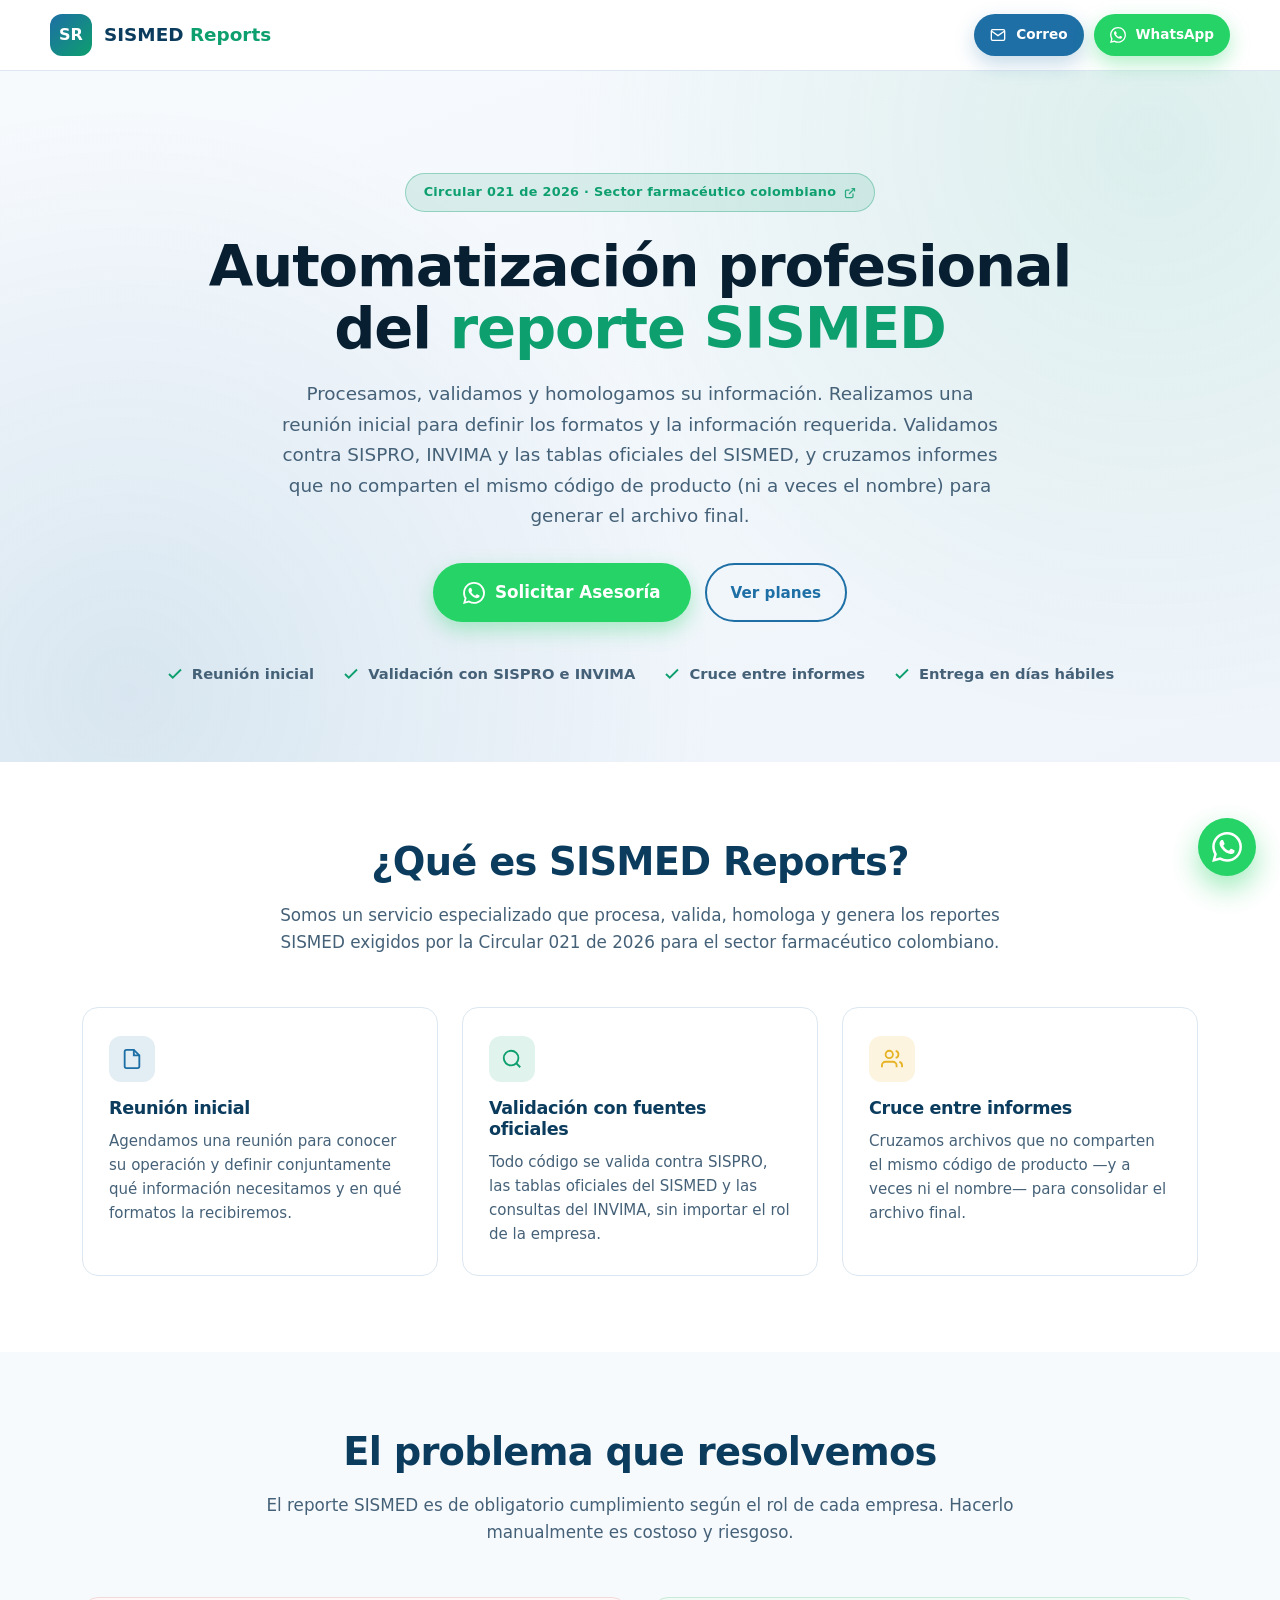
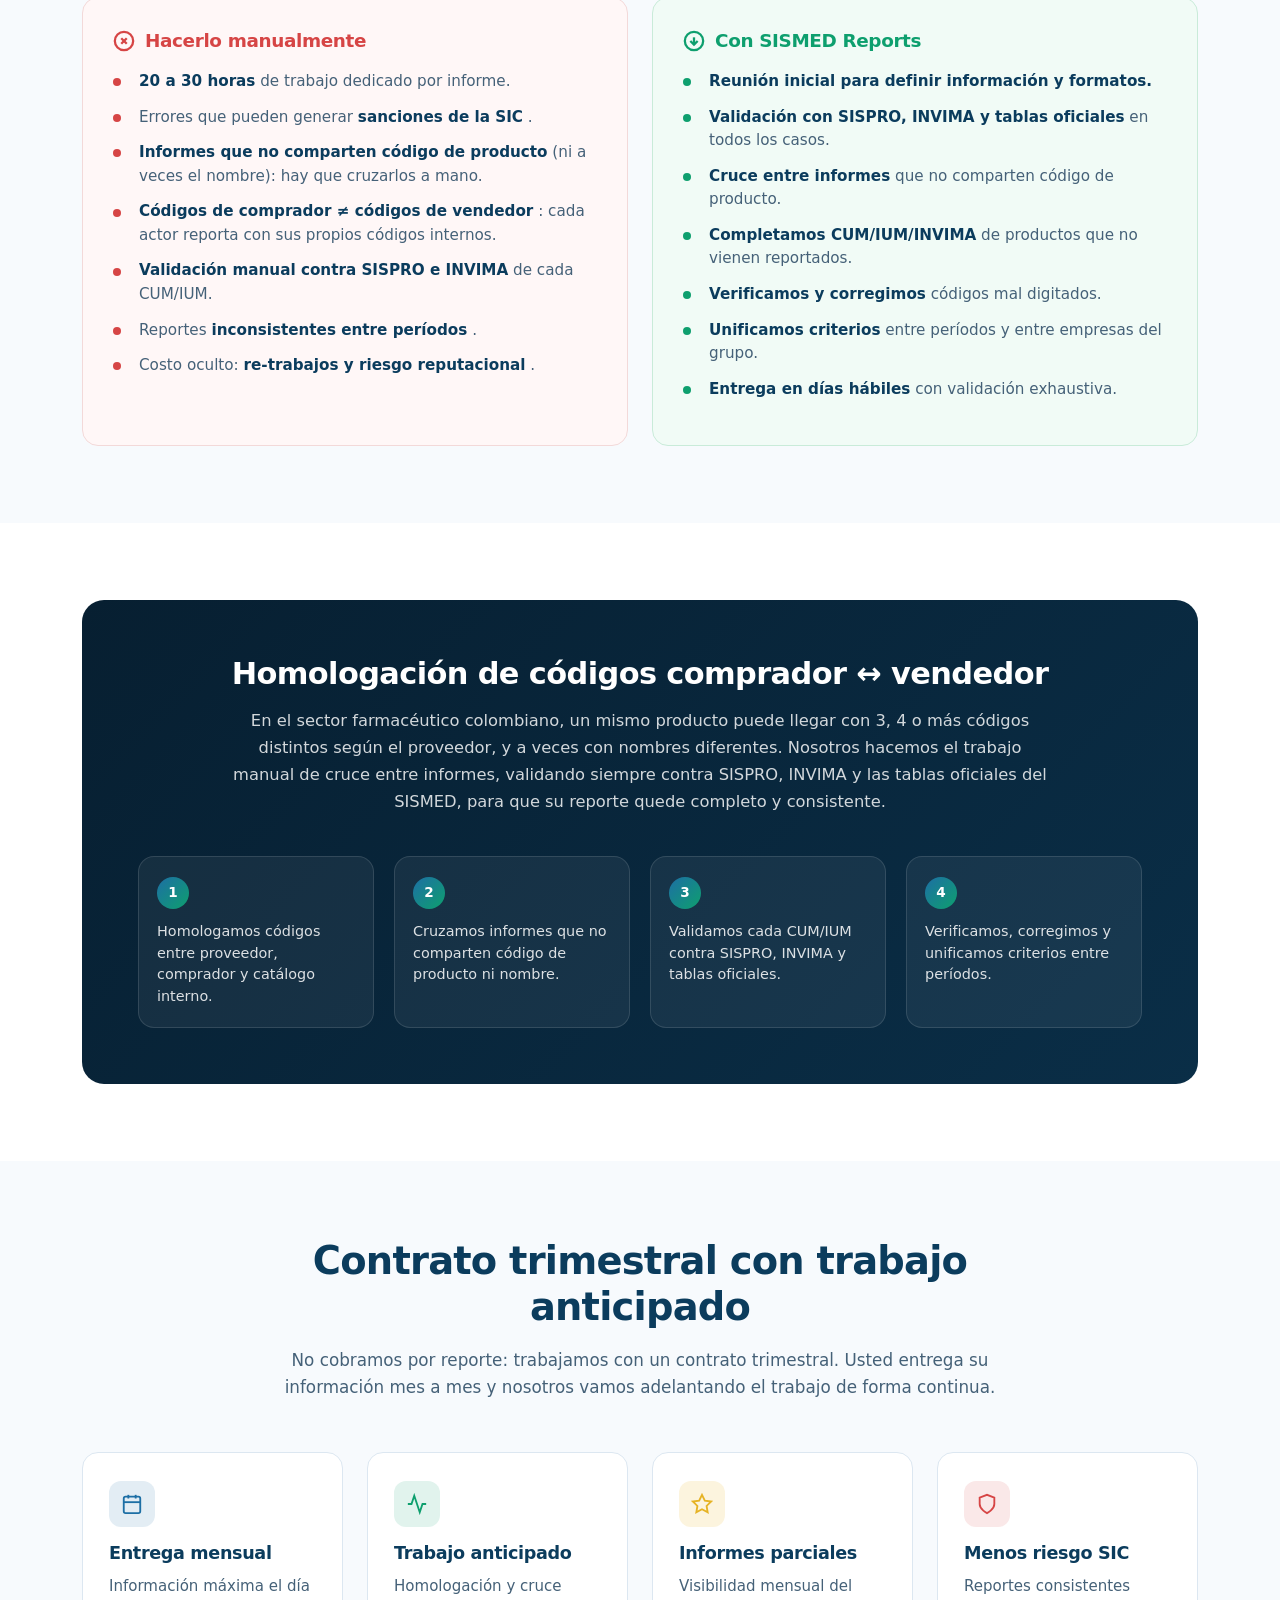
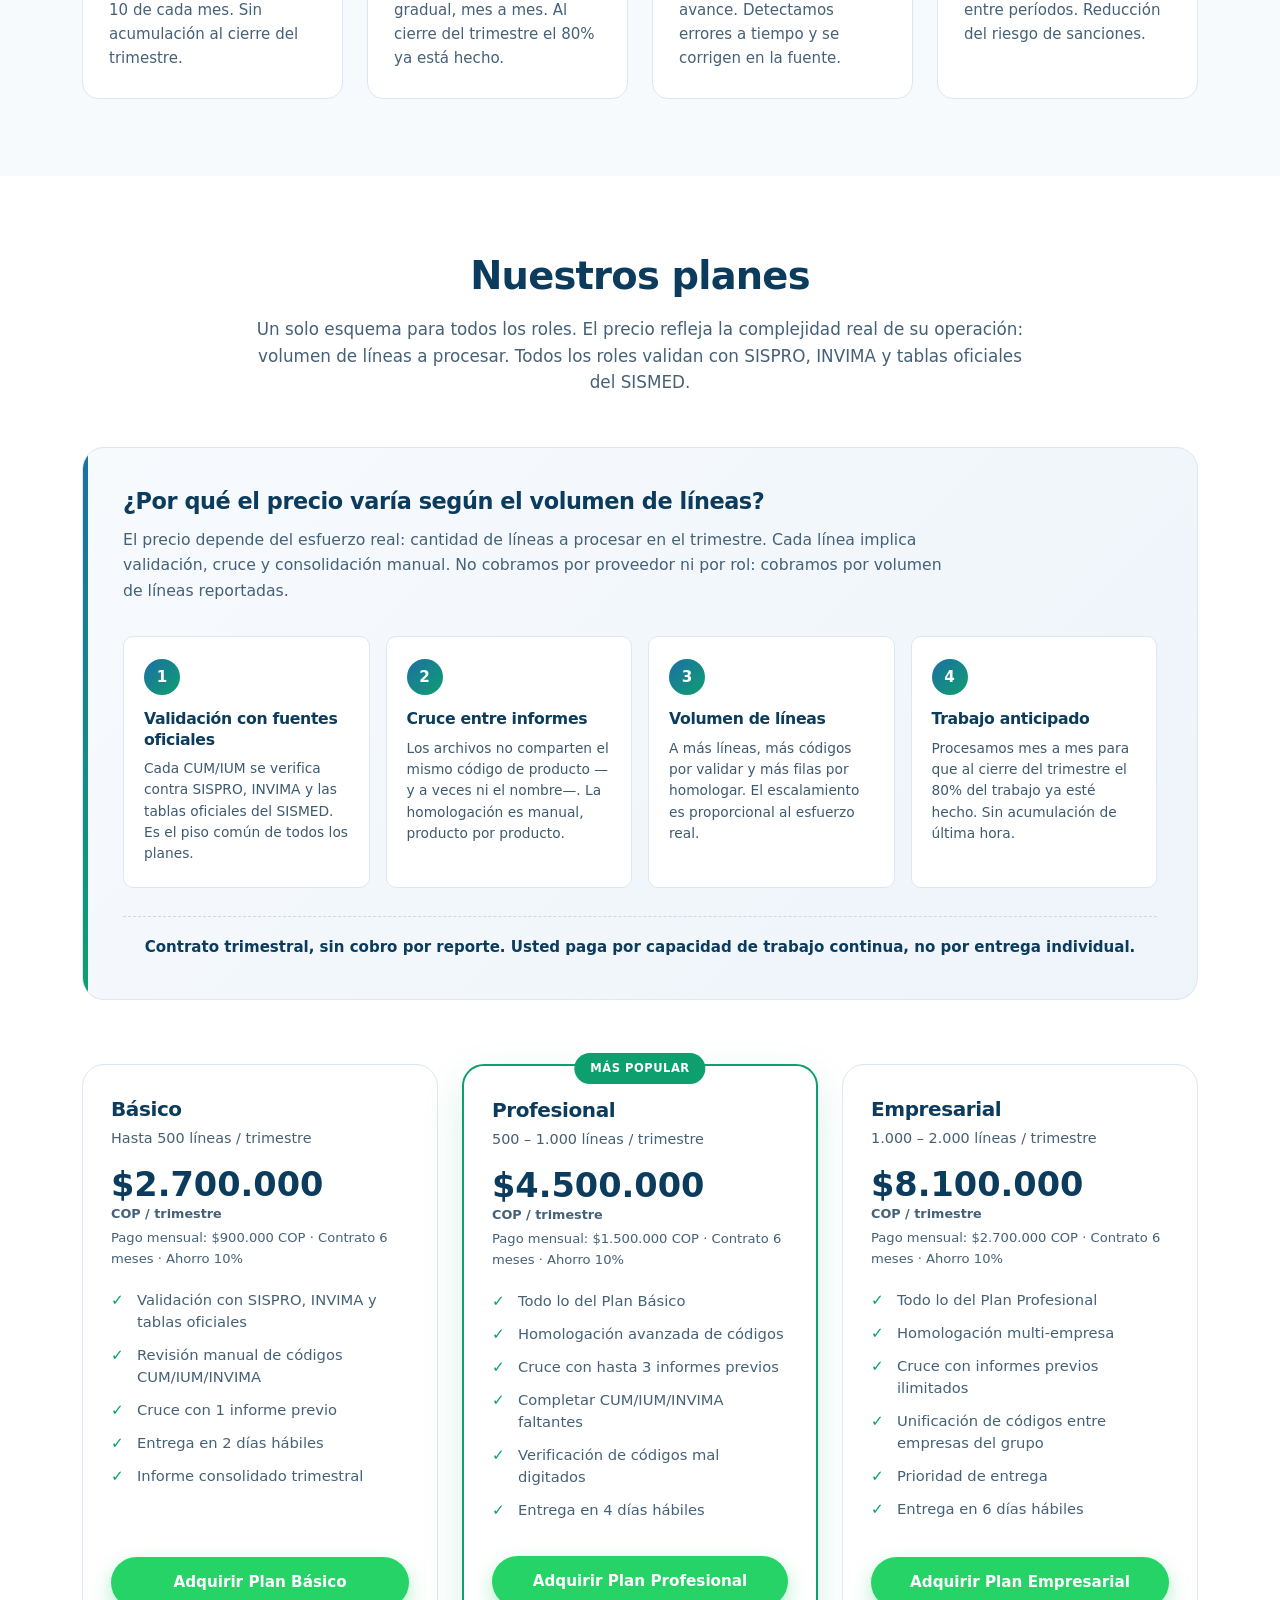
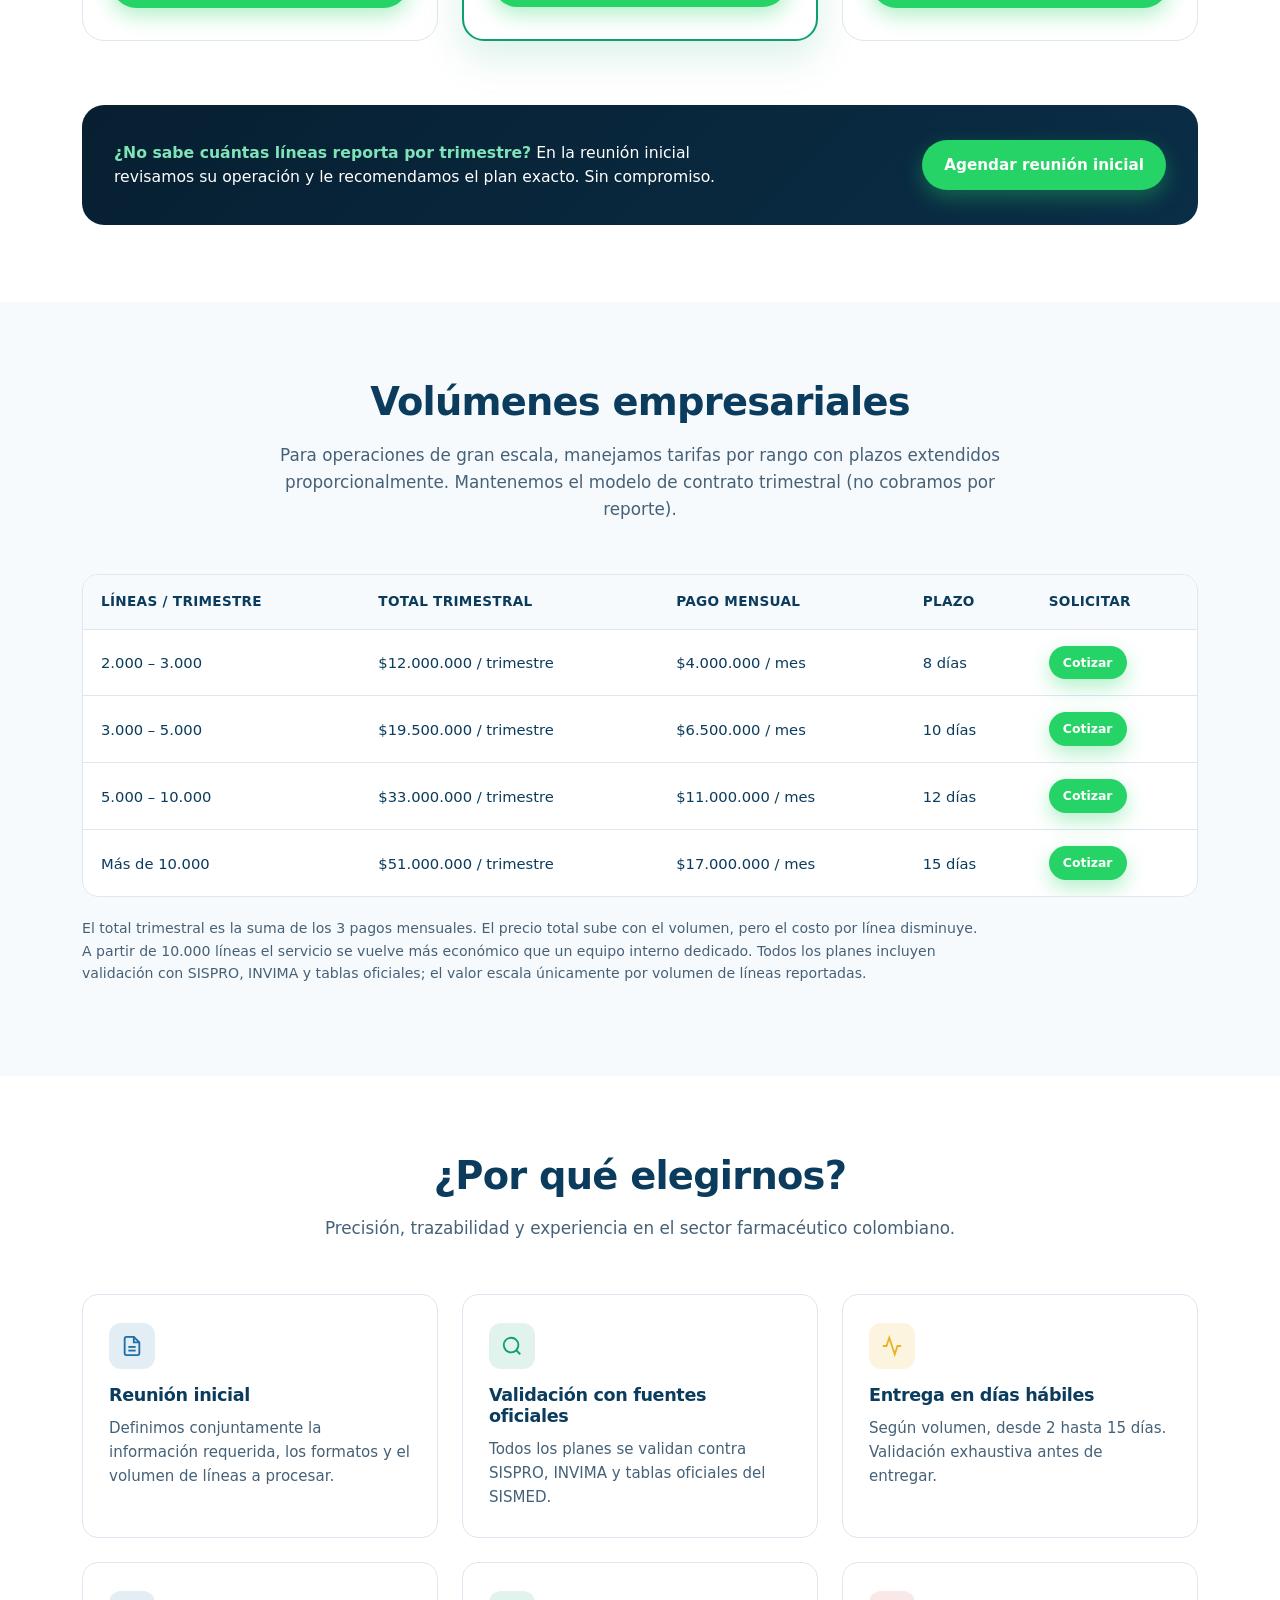
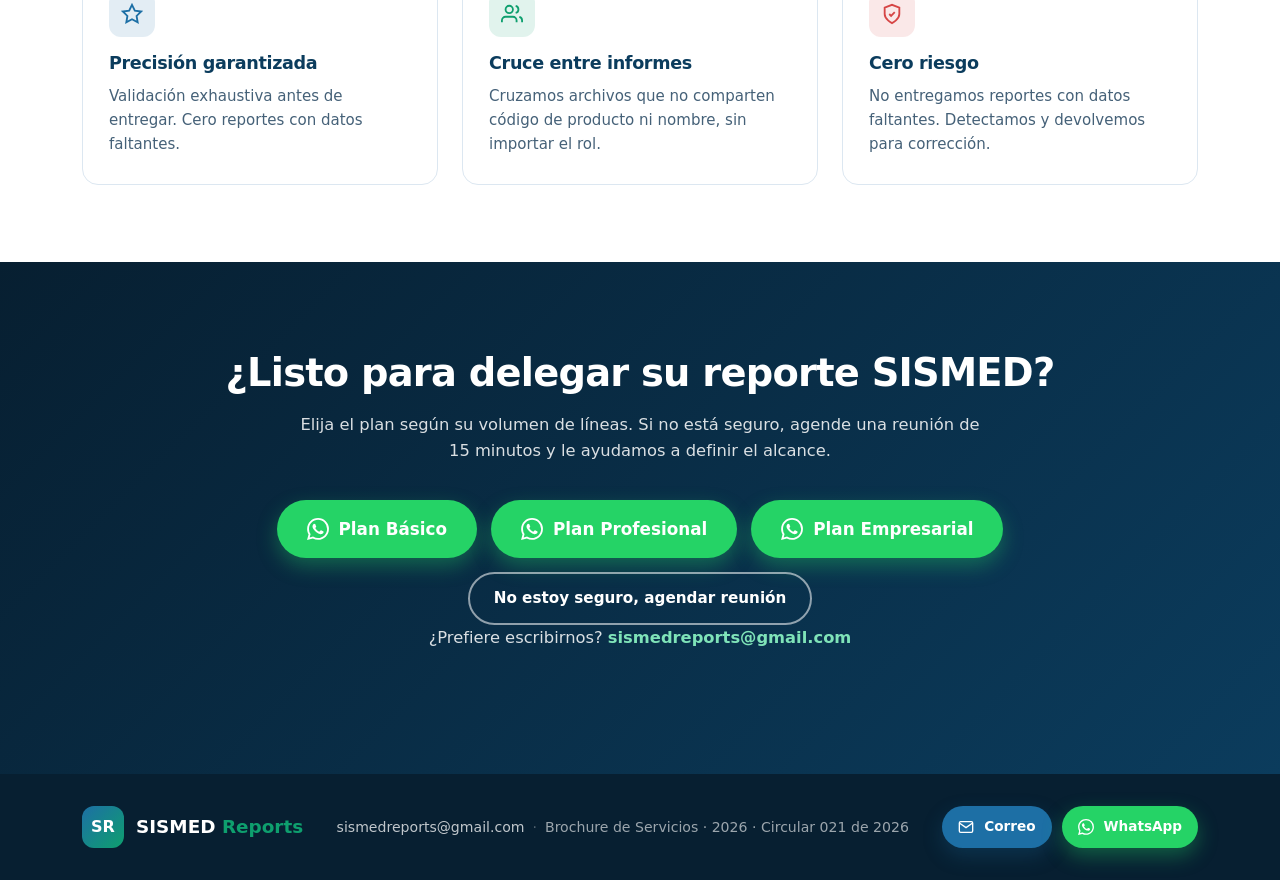
==== commit 58b87acc: "Actualizacion de sitio web" ====
--- a/index.html
+++ b/index.html
@@ -276,7 +276,7 @@
       </div>
     </section>
 
-    <!-- ============ MODELO MENSUAL ============ -->
+    <!-- ============ MODELO TRIMESTRAL ============ -->
     <section class="alt">
       <div class="container">
         <div class="section-title">
@@ -332,17 +332,17 @@
         <div class="section-title">
           <h2>Nuestros planes</h2>
           <p>
-            Un solo esquema para todos los roles. El precio refleja la complejidad real de su operación: volumen de líneas y número de proveedores a conciliar.
-            Ambos roles validan con SISPRO, INVIMA y tablas oficiales del SISMED.
+            Un solo esquema para todos los roles. El precio refleja la complejidad real de su operación: volumen de líneas a procesar.
+            Todos los roles validan con SISPRO, INVIMA y tablas oficiales del SISMED.
           </p>
         </div>
 
         <!-- JUSTIFICACIÓN DE PRECIOS -->
         <div class="justificacion-precios">
-          <h3 class="justif-titulo">¿Por qué el precio varía según el volumen y los proveedores?</h3>
+          <h3 class="justif-titulo">¿Por qué el precio varía según el volumen de líneas?</h3>
           <p class="justif-intro">
-            En el sector salud, tanto compradores como vendedores pueden comprar a varios proveedores. Por eso el precio no depende del rol, sino del esfuerzo
-            real: cantidad de líneas a procesar y número de contrapartes a conciliar. Cada informe implica trabajo manual de validación, cruce y consolidación.
+            El precio depende del esfuerzo real: cantidad de líneas a procesar en el trimestre. Cada línea implica validación, cruce y consolidación manual.
+            No cobramos por proveedor ni por rol: cobramos por volumen de líneas reportadas.
           </p>
 
           <div class="justif-grid">
@@ -358,13 +358,13 @@
             </div>
             <div class="justif-card">
               <div class="justif-icon">3</div>
-              <h4>Número de proveedores</h4>
-              <p>Cada proveedor trae sus propios códigos y nombres. Más proveedores a conciliar = más horas de cruce y homologación.</p>
+              <h4>Volumen de líneas</h4>
+              <p>A más líneas, más códigos por validar y más filas por homologar. El escalamiento es proporcional al esfuerzo real.</p>
             </div>
             <div class="justif-card">
               <div class="justif-icon">4</div>
-              <h4>Volumen de líneas</h4>
-              <p>A más líneas, más códigos por validar y más filas por homologar. El escalamiento es proporcional al esfuerzo real.</p>
+              <h4>Trabajo anticipado</h4>
+              <p>Procesamos mes a mes para que al cierre del trimestre el 80% del trabajo ya esté hecho. Sin acumulación de última hora.</p>
             </div>
           </div>
 
@@ -377,7 +377,6 @@
           <div class="plan">
             <h3>Básico</h3>
             <div class="volumen">Hasta 500 líneas / trimestre</div>
-            <div class="proveedores">Hasta 3 proveedores a conciliar</div>
             <div class="precio">
               $2.700.000
               <small>COP / trimestre</small>
@@ -386,14 +385,13 @@
             <ul>
               <li>Validación con SISPRO, INVIMA y tablas oficiales</li>
               <li>Revisión manual de códigos CUM/IUM/INVIMA</li>
-              <li>Cruce con hasta 3 proveedores</li>
               <li>Cruce con 1 informe previo</li>
               <li>Entrega en 2 días hábiles</li>
               <li>Informe consolidado trimestral</li>
             </ul>
             <a
               class="btn-wa"
-              href="https://wa.me/573134289653?text=Hola%2C%20me%20interesa%20el%20Plan%20B%C3%A1sico%20(hasta%20500%20l%C3%ADneas%20y%203%20proveedores)%20de%20SISMED%20Reports"
+              href="https://wa.me/573134289653?text=Hola%2C%20me%20interesa%20el%20Plan%20B%C3%A1sico%20(hasta%20500%20l%C3%ADneas)%20de%20SISMED%20Reports"
               target="_blank"
               rel="noopener">
               Adquirir Plan Básico
@@ -405,7 +403,6 @@
             <span class="tag">MÁS POPULAR</span>
             <h3>Profesional</h3>
             <div class="volumen">500 – 1.000 líneas / trimestre</div>
-            <div class="proveedores">Hasta 8 proveedores a conciliar</div>
             <div class="precio">
               $4.500.000
               <small>COP / trimestre</small>
@@ -414,7 +411,6 @@
             <ul>
               <li>Todo lo del Plan Básico</li>
               <li>Homologación avanzada de códigos</li>
-              <li>Cruce con hasta 8 proveedores</li>
               <li>Cruce con hasta 3 informes previos</li>
               <li>Completar CUM/IUM/INVIMA faltantes</li>
               <li>Verificación de códigos mal digitados</li>
@@ -422,7 +418,7 @@
             </ul>
             <a
               class="btn-wa"
-              href="https://wa.me/573134289653?text=Hola%2C%20me%20interesa%20el%20Plan%20Profesional%20(500%20a%201.000%20l%C3%ADneas%20y%208%20proveedores)%20de%20SISMED%20Reports"
+              href="https://wa.me/573134289653?text=Hola%2C%20me%20interesa%20el%20Plan%20Profesional%20(500%20a%201.000%20l%C3%ADneas)%20de%20SISMED%20Reports"
               target="_blank"
               rel="noopener">
               Adquirir Plan Profesional
@@ -433,7 +429,6 @@
           <div class="plan">
             <h3>Empresarial</h3>
             <div class="volumen">1.000 – 2.000 líneas / trimestre</div>
-            <div class="proveedores">Proveedores ilimitados</div>
             <div class="precio">
               $8.100.000
               <small>COP / trimestre</small>
@@ -449,7 +444,7 @@
             </ul>
             <a
               class="btn-wa"
-              href="https://wa.me/573134289653?text=Hola%2C%20me%20interesa%20el%20Plan%20Empresarial%20(1.000%20a%202.000%20l%C3%ADneas%20y%20proveedores%20ilimitados)%20de%20SISMED%20Reports"
+              href="https://wa.me/573134289653?text=Hola%2C%20me%20interesa%20el%20Plan%20Empresarial%20(1.000%20a%202.000%20l%C3%ADneas)%20de%20SISMED%20Reports"
               target="_blank"
               rel="noopener">
               Adquirir Plan Empresarial
@@ -460,12 +455,12 @@
         <!-- CTA INTERMEDIO -->
         <div class="cta-intermedio">
           <p>
-            <strong>¿No sabe cuántos proveedores debe conciliar?</strong>
+            <strong>¿No sabe cuántas líneas reporta por trimestre?</strong>
             En la reunión inicial revisamos su operación y le recomendamos el plan exacto. Sin compromiso.
           </p>
           <a
             class="btn-wa"
-            href="https://wa.me/573134289653?text=Hola%2C%20quiero%20una%20reuni%C3%B3n%20para%20definir%20cu%C3%A1ntos%20proveedores%20debo%20conciliar%20en%20mi%20reporte%20SISMED"
+            href="https://wa.me/573134289653?text=Hola%2C%20quiero%20una%20reuni%C3%B3n%20para%20definir%20cu%C3%A1ntas%20l%C3%ADneas%20reporto%20en%20mi%20reporte%20SISMED"
             target="_blank"
             rel="noopener">
             Agendar reunión inicial
@@ -489,7 +484,6 @@
             <thead>
               <tr>
                 <th>Líneas / trimestre</th>
-                <th>Proveedores</th>
                 <th>Total trimestral</th>
                 <th>Pago mensual</th>
                 <th>Plazo</th>
@@ -499,7 +493,6 @@
             <tbody>
               <tr>
                 <td>2.000 – 3.000</td>
-                <td>Ilimitados</td>
                 <td>$12.000.000 / trimestre</td>
                 <td>$4.000.000 / mes</td>
                 <td>8 días</td>
@@ -515,7 +508,6 @@
               </tr>
               <tr>
                 <td>3.000 – 5.000</td>
-                <td>Ilimitados</td>
                 <td>$19.500.000 / trimestre</td>
                 <td>$6.500.000 / mes</td>
                 <td>10 días</td>
@@ -531,7 +523,6 @@
               </tr>
               <tr>
                 <td>5.000 – 10.000</td>
-                <td>Ilimitados</td>
                 <td>$33.000.000 / trimestre</td>
                 <td>$11.000.000 / mes</td>
                 <td>12 días</td>
@@ -547,7 +538,6 @@
               </tr>
               <tr>
                 <td>Más de 10.000</td>
-                <td>Ilimitados</td>
                 <td>$51.000.000 / trimestre</td>
                 <td>$17.000.000 / mes</td>
                 <td>15 días</td>
@@ -567,7 +557,7 @@
         <p class="nota-tabla">
           El total trimestral es la suma de los 3 pagos mensuales. El precio total sube con el volumen, pero el costo por línea disminuye. A partir de 10.000
           líneas el servicio se vuelve más económico que un equipo interno dedicado. Todos los planes incluyen validación con SISPRO, INVIMA y tablas oficiales;
-          el valor escala por volumen de líneas y número de proveedores a conciliar.
+          el valor escala únicamente por volumen de líneas reportadas.
         </p>
       </div>
     </section>
@@ -590,7 +580,7 @@
               </svg>
             </div>
             <h3>Reunión inicial</h3>
-            <p>Definimos conjuntamente la información requerida, los formatos y el número de proveedores a conciliar.</p>
+            <p>Definimos conjuntamente la información requerida, los formatos y el volumen de líneas a procesar.</p>
           </div>
           <div class="card">
             <div class="icon icon-green">
@@ -648,7 +638,7 @@
     <section class="cta-final">
       <div class="container">
         <h2>¿Listo para delegar su reporte SISMED?</h2>
-        <p>Elija el plan según su volumen de líneas y proveedores. Si no está seguro, agende una reunión de 15 minutos y le ayudamos a definir el alcance.</p>
+        <p>Elija el plan según su volumen de líneas. Si no está seguro, agende una reunión de 15 minutos y le ayudamos a definir el alcance.</p>
         <div class="cta-final-botones">
           <a
             class="btn-wa btn-wa-lg"
--- a/style.css
+++ b/style.css
@@ -138,12 +138,6 @@
   justify-content: space-between;
   padding: 14px 0;
 }
-.header-actions {
-  align-items: center;
-  display: flex;
-  flex-wrap: wrap;
-  gap: 8px;
-}
 .logo {
   align-items: center;
   color: var(--texto);
@@ -166,6 +160,12 @@
   height: 42px;
   justify-content: center;
   width: 42px;
+}
+.header-actions {
+  align-items: center;
+  display: flex;
+  flex-wrap: wrap;
+  gap: 10px;
 }
 
 /* ---------- 7. BOTONES ---------- */
@@ -211,12 +211,11 @@
   width: 22px;
 }
 
-/* Botón de correo (mismo lenguaje visual que WhatsApp, en azul) */
 .btn-mail {
   align-items: center;
   background: var(--azul-600);
   border-radius: 50px;
-  box-shadow: 0 8px 20px rgba(29, 111, 165, 0.3);
+  box-shadow: 0 8px 20px rgba(29, 111, 165, 0.25);
   color: #fff;
   display: inline-flex;
   font-size: 0.95rem;
@@ -229,7 +228,7 @@
   white-space: nowrap;
 }
 .btn-mail:hover {
-  box-shadow: 0 12px 26px rgba(29, 111, 165, 0.42);
+  box-shadow: 0 12px 26px rgba(29, 111, 165, 0.35);
   transform: translateY(-2px);
 }
 .btn-mail svg {
@@ -623,7 +622,7 @@
   text-align: center;
 }
 
-/* ---------- 15. PLANES (precio grande = total trimestral; mensual como nota) ---------- */
+/* ---------- 15. PLANES ---------- */
 .planes {
   align-items: stretch;
   display: grid;
@@ -672,13 +671,6 @@
 .plan .volumen {
   color: var(--texto-suave);
   font-size: 0.9rem;
-  margin-bottom: 4px;
-}
-.plan .proveedores {
-  color: var(--verde-600);
-  font-size: 0.82rem;
-  font-weight: 700;
-  letter-spacing: 0.2px;
   margin-bottom: 18px;
 }
 .plan .precio {
@@ -830,14 +822,10 @@
   border-color: #fff;
   color: #fff;
 }
-
-/* Bloque de correo en el CTA final */
 .cta-final-mail {
   color: rgba(255, 255, 255, 0.8);
-  font-size: 0.95rem;
-  margin: 1.6rem auto 0 !important;
-  max-width: none !important;
-  text-align: center;
+  font-size: 0.9rem;
+  margin: 1.5rem auto 0;
 }
 .cta-final-mail a {
   color: var(--verde-300);
@@ -864,28 +852,32 @@
 .footer .logo {
   color: #fff;
 }
+.footer-contacto {
+  align-items: center;
+  color: rgba(255, 255, 255, 0.6);
+  display: flex;
+  flex-wrap: wrap;
+  font-size: 0.88rem;
+  gap: 8px;
+}
+.footer-contacto a {
+  color: rgba(255, 255, 255, 0.75);
+  text-decoration: none;
+}
+.footer-contacto a:hover {
+  color: #fff;
+  text-decoration: underline;
+}
+.footer-sep {
+  opacity: 0.5;
+}
 .footer p {
   color: rgba(255, 255, 255, 0.6);
   font-size: 0.88rem;
   margin: 0;
 }
-.footer-contacto {
-  color: rgba(255, 255, 255, 0.7);
-  font-size: 0.88rem;
-}
-.footer-contacto a {
-  color: var(--verde-300);
-  font-weight: 600;
-  text-decoration: none;
-}
-.footer-contacto a:hover {
-  text-decoration: underline;
-}
-.footer-sep {
-  margin: 0 6px;
-  opacity: 0.6;
-}
-.footer .btn-wa-sm {
+.footer .btn-wa-sm,
+.footer .btn-mail-sm {
   flex-shrink: 0;
 }
 
@@ -956,14 +948,6 @@
   .header-inner {
     padding: 12px 0;
   }
-  .header-actions {
-    gap: 6px;
-  }
-  .header-actions .btn-mail-sm,
-  .header-actions .btn-wa-sm {
-    font-size: 0.78rem;
-    padding: 8px 12px;
-  }
   .logo {
     font-size: 1rem;
   }
@@ -995,6 +979,9 @@
   .footer-inner {
     flex-direction: column;
     text-align: center;
+  }
+  .footer-contacto {
+    justify-content: center;
   }
   .wa-float {
     bottom: 18px;
@@ -1009,4 +996,4 @@
   .plan {
     padding: 26px 22px;
   }
-}+}
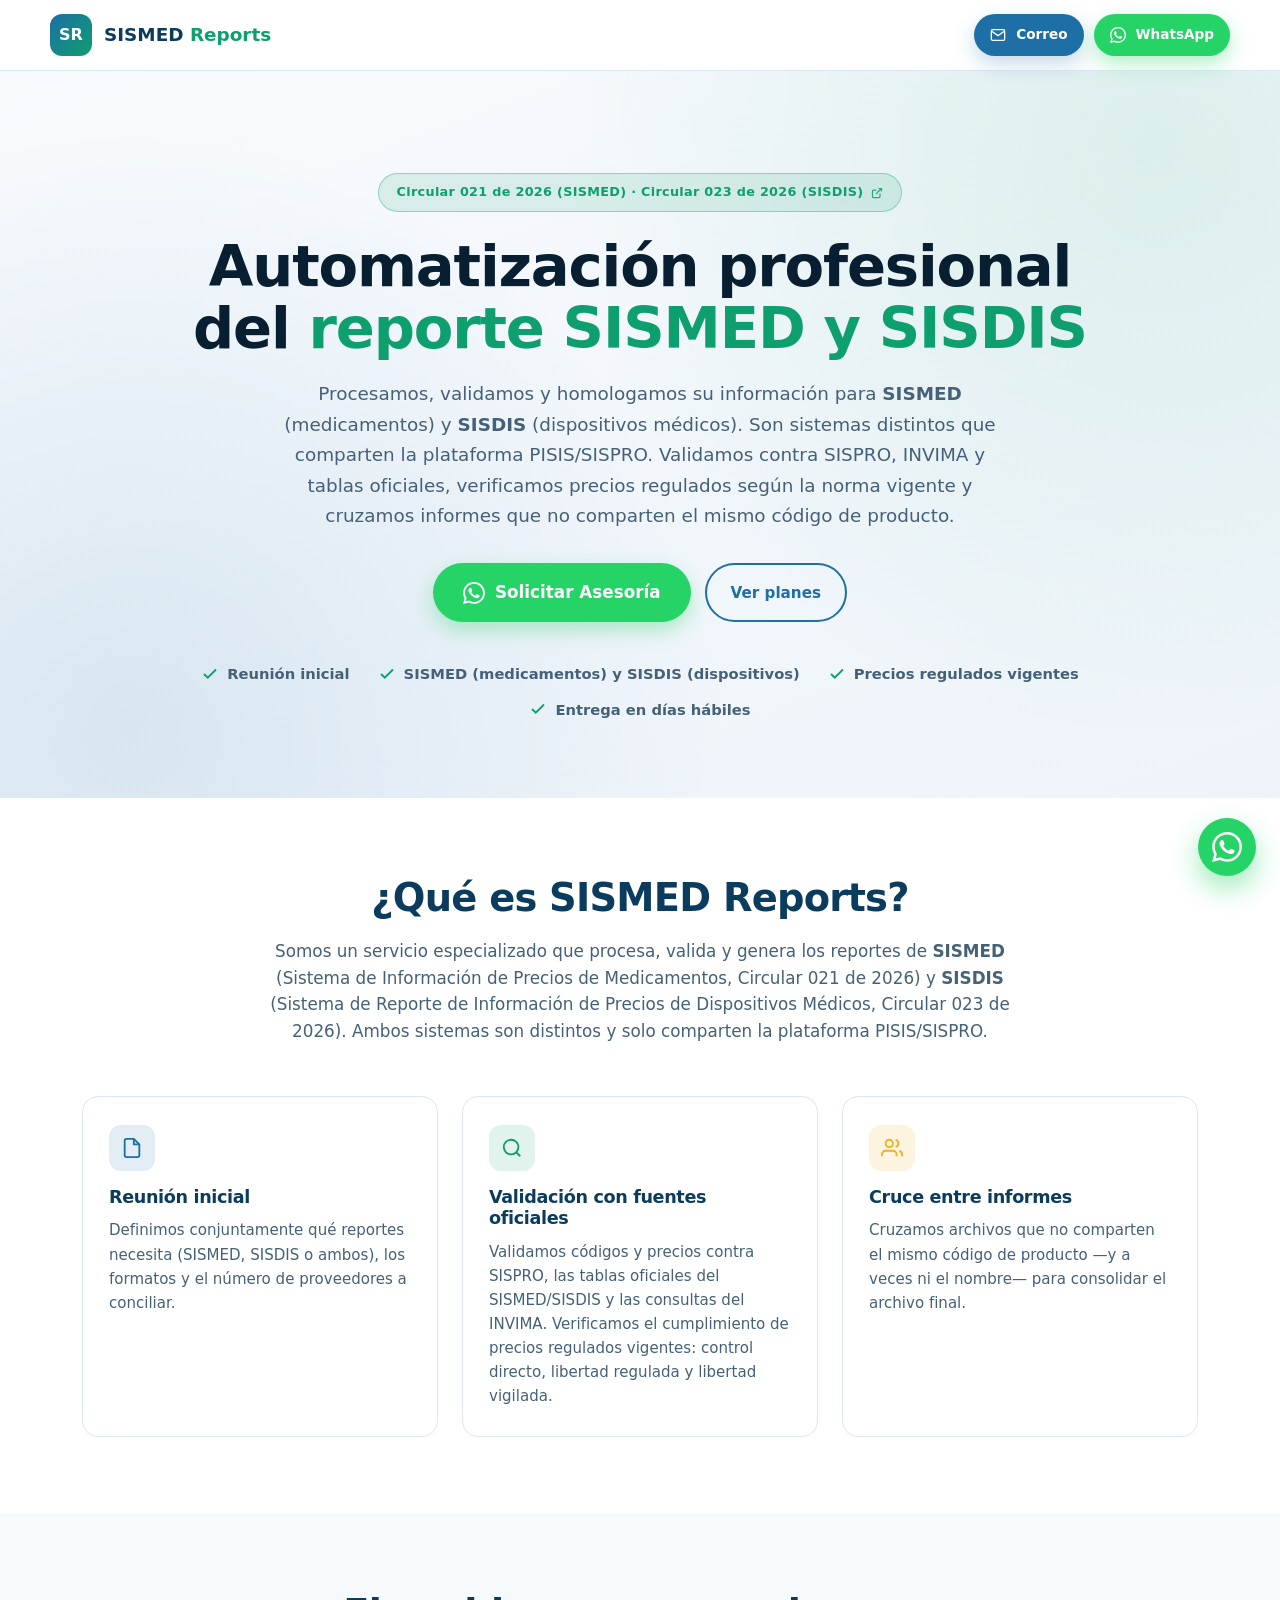
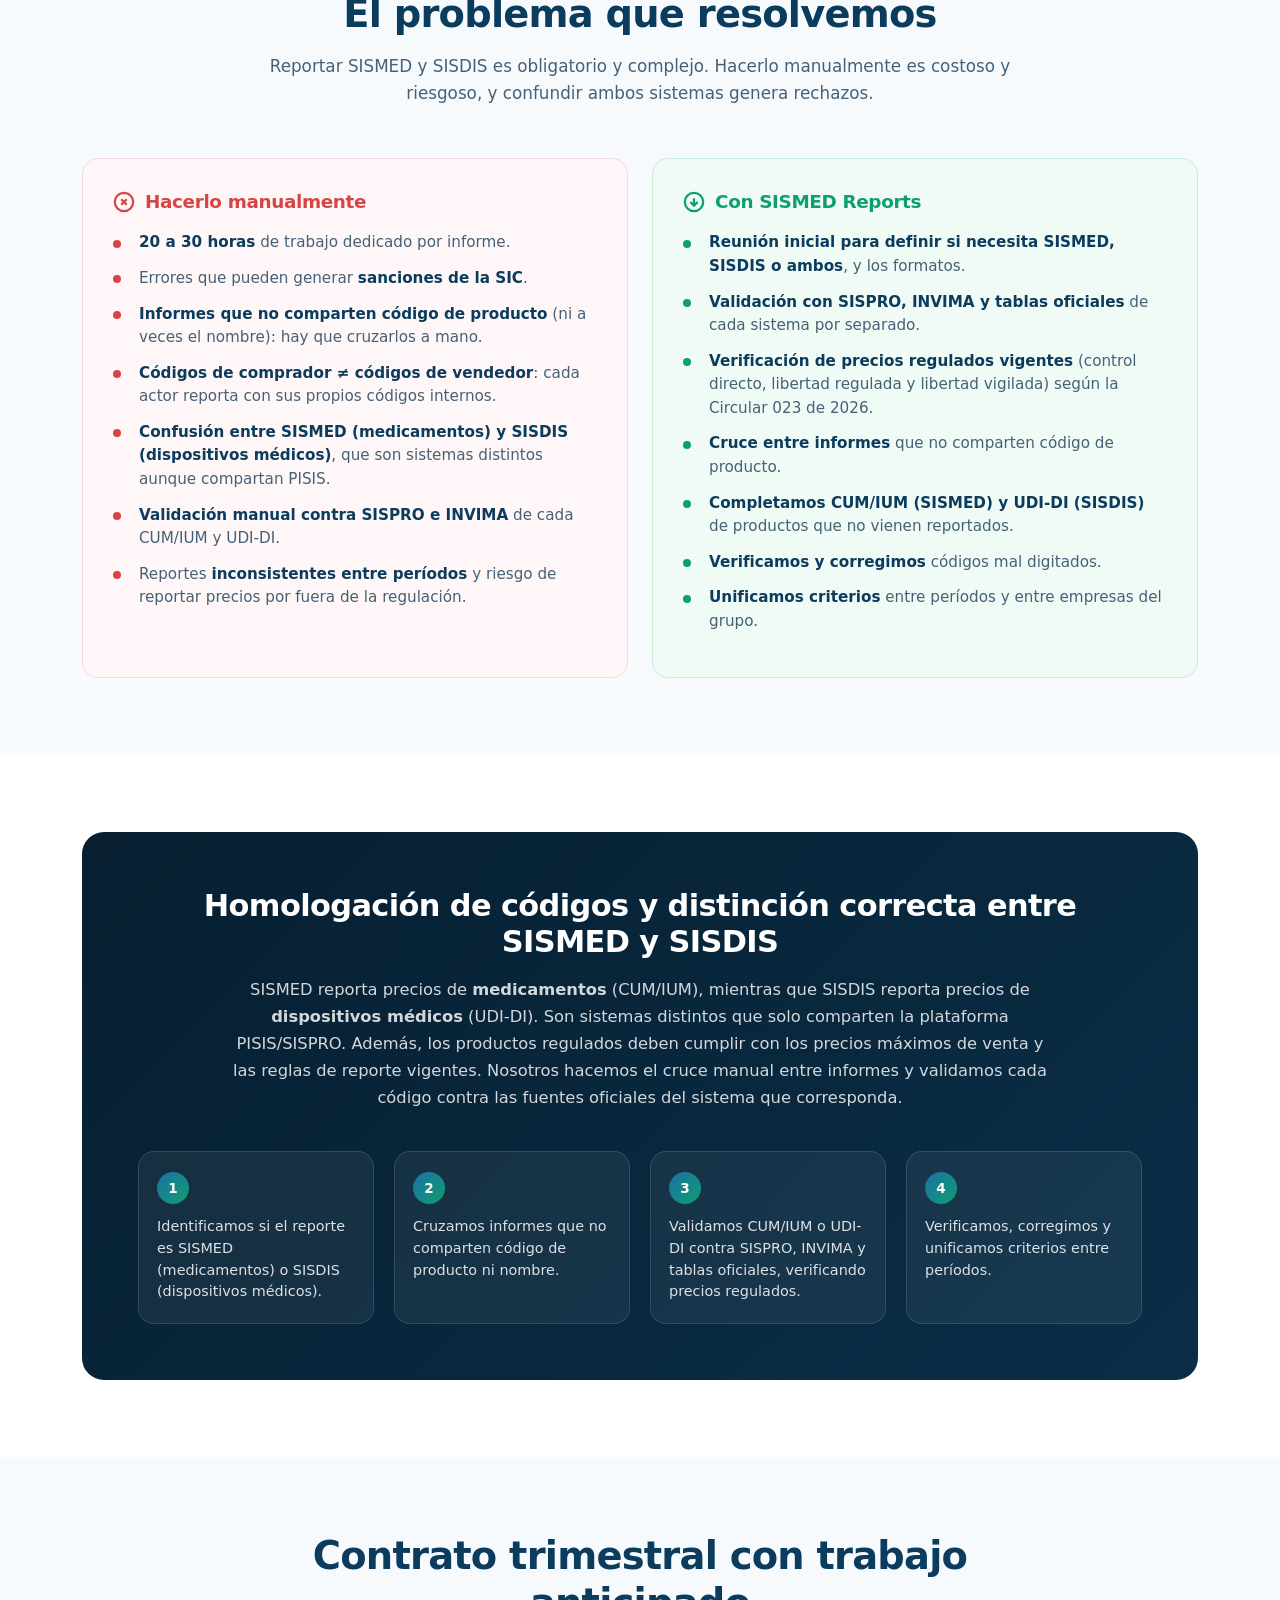
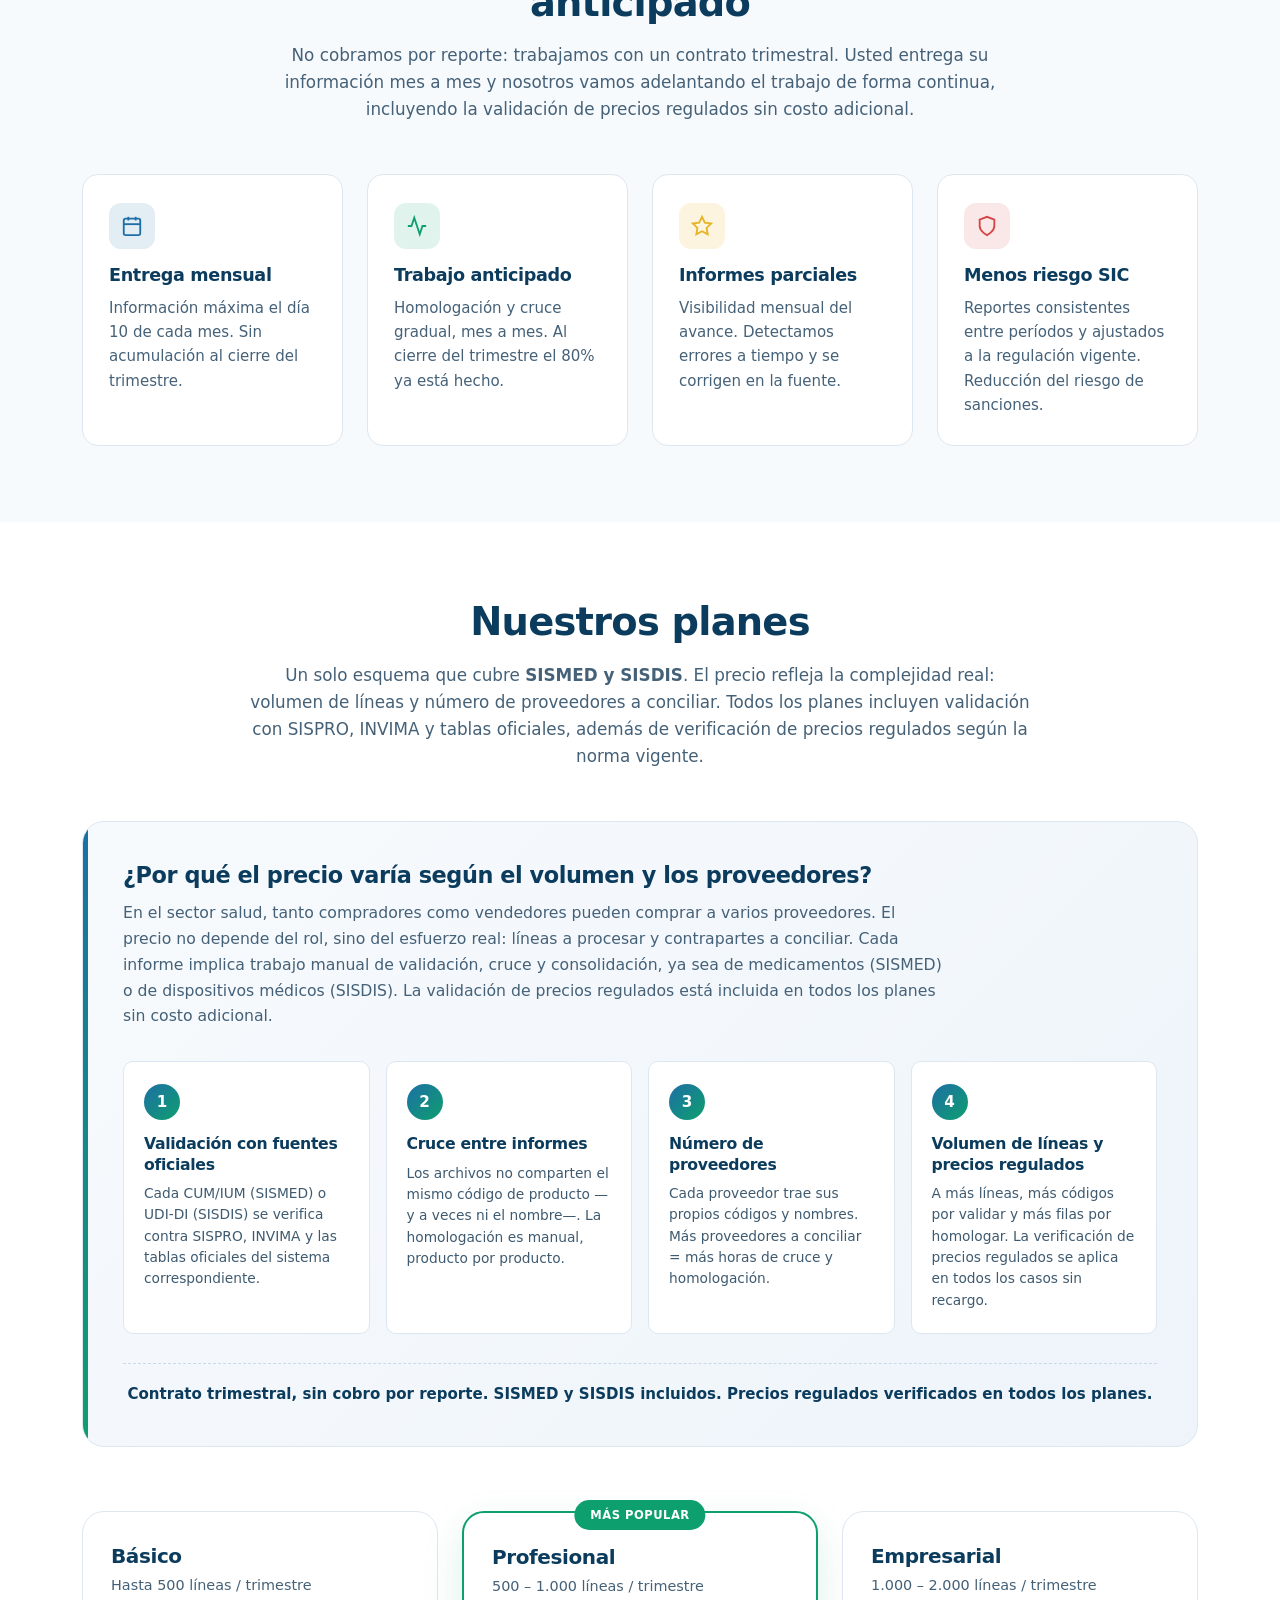
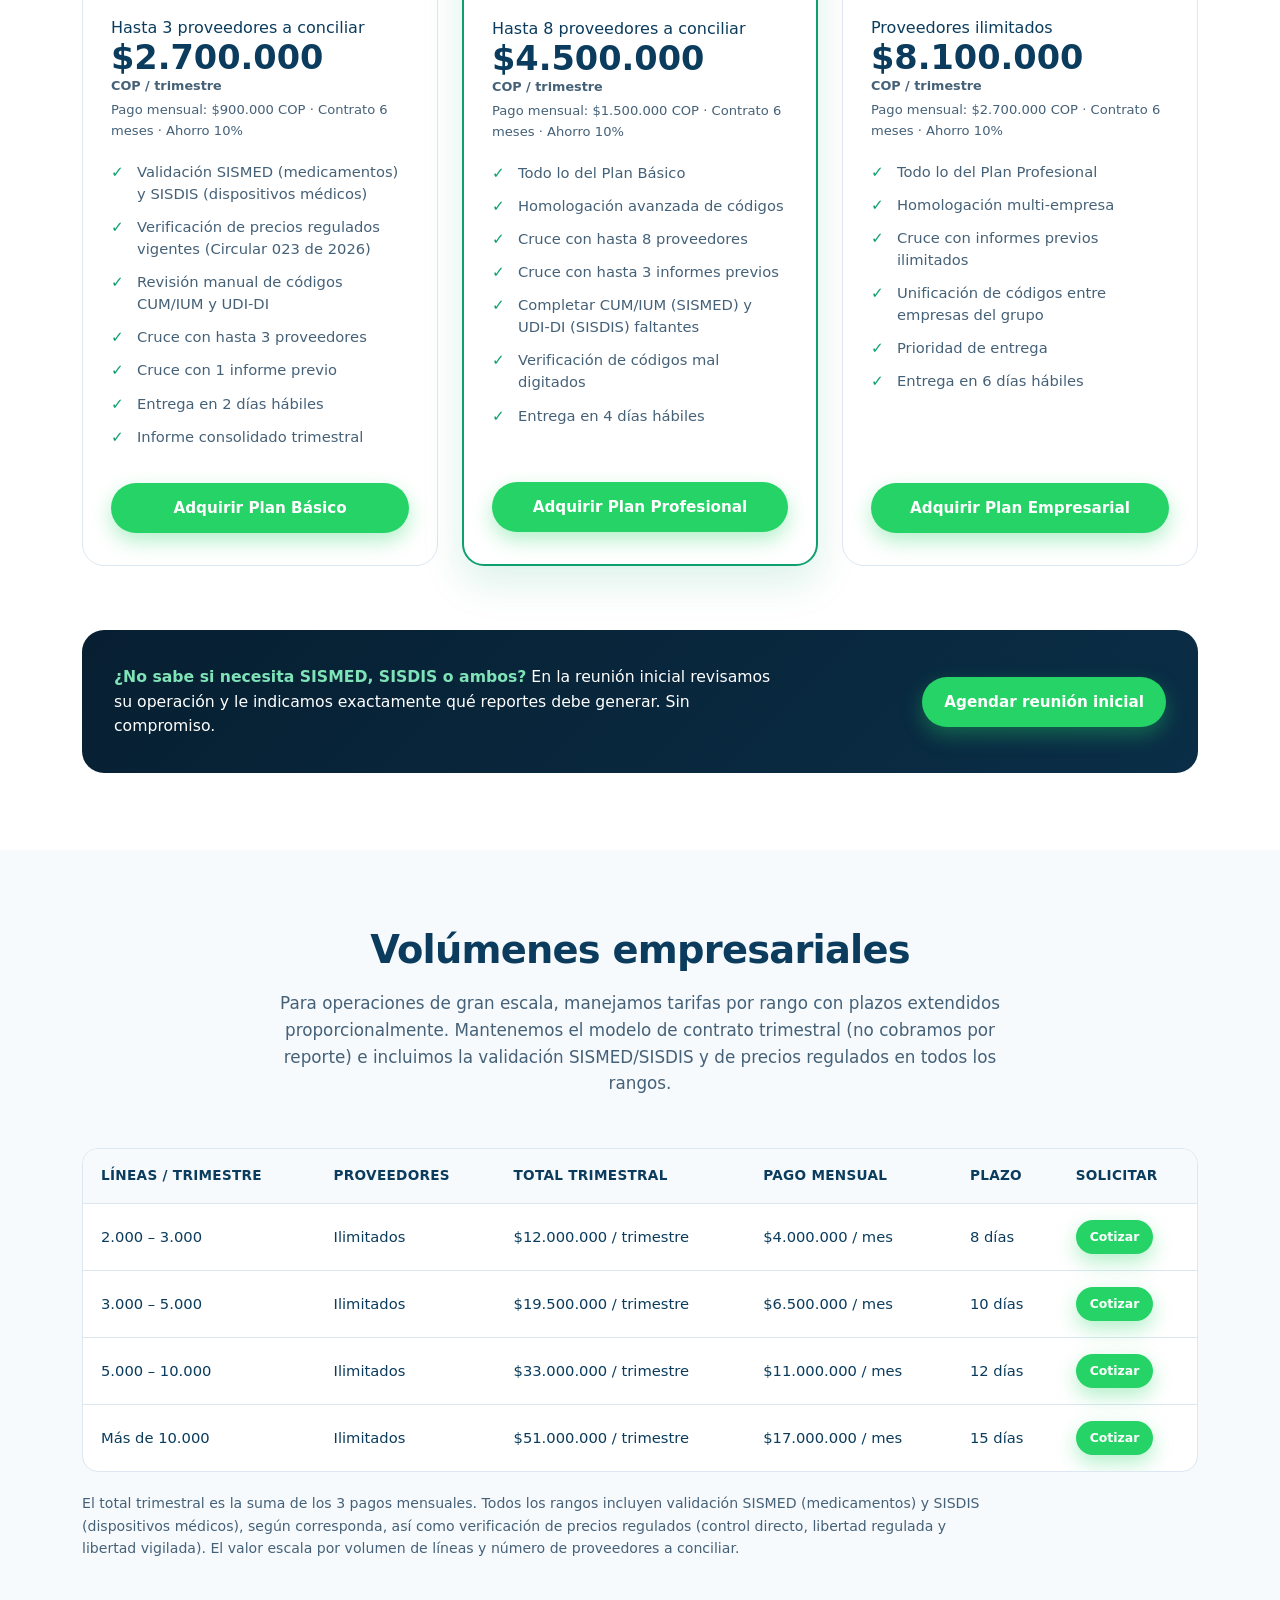
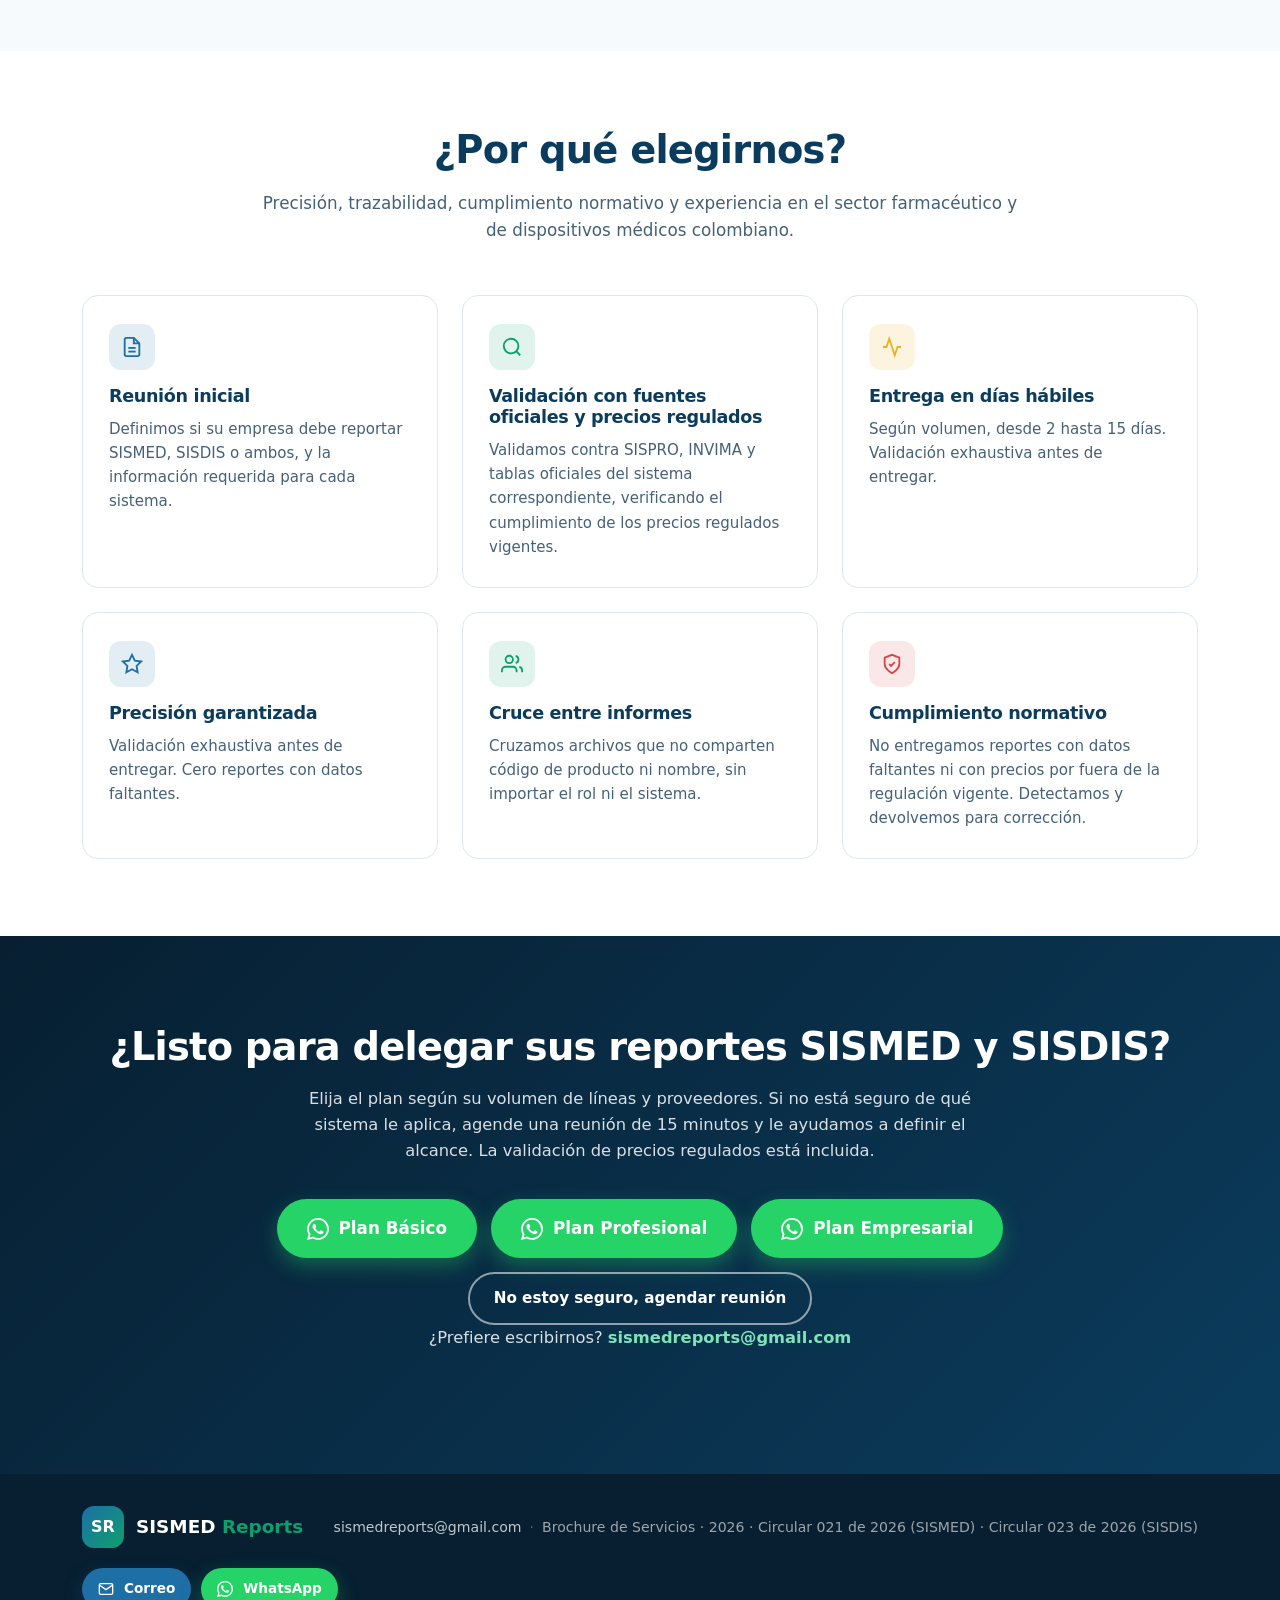
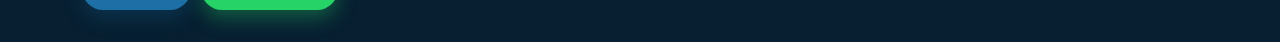
==== commit 309e0b65: "Actualizacion de SISDIS" ====
--- a/index.html
+++ b/index.html
@@ -3,10 +3,10 @@
   <head>
     <meta charset="UTF-8" />
     <meta name="viewport" content="width=device-width, initial-scale=1.0" />
-    <title>SISMED Reports — Automatización profesional del reporte SISMED</title>
+    <title>SISMED Reports — Automatización profesional del reporte SISMED y SISDIS</title>
     <meta
       name="description"
-      content="Procesamos, validamos y generamos su reporte SISMED bajo la Circular 021 de 2026. Cruce con SISPRO, homologación de códigos y entrega en días hábiles." />
+      content="Procesamos, validamos y generamos su reporte SISMED (medicamentos) y SISDIS (dispositivos médicos) bajo las Circulares 021 y 023 de 2026. Ambos sistemas comparten la plataforma PISIS/SISPRO. Validación de precios regulados y entrega en días hábiles." />
     <link href="style.css" rel="stylesheet" />
   </head>
   <body>
@@ -54,7 +54,7 @@
           href="https://www.minsalud.gov.co/salud/medicamentos-y-tecnologias/Paginas/medicamentos-regulacion-precios.aspx"
           target="_blank"
           rel="noopener">
-          Circular 021 de 2026 · Sector farmacéutico colombiano
+          Circular 021 de 2026 (SISMED) · Circular 023 de 2026 (SISDIS)
           <svg width="12" height="12" viewBox="0 0 24 24" fill="none" stroke="currentColor" stroke-width="2.5">
             <path d="M18 13v6a2 2 0 01-2 2H5a2 2 0 01-2-2V8a2 2 0 012-2h6"></path>
             <polyline points="15 3 21 3 21 9"></polyline>
@@ -63,17 +63,17 @@
         </a>
         <h1>
           Automatización profesional del
-          <em>reporte SISMED</em>
+          <em>reporte SISMED y SISDIS</em>
         </h1>
         <p class="sub">
-          Procesamos, validamos y homologamos su información. Realizamos una reunión inicial para definir los formatos y la información requerida. Validamos
-          contra SISPRO, INVIMA y las tablas oficiales del SISMED, y cruzamos informes que no comparten el mismo código de producto (ni a veces el nombre) para
-          generar el archivo final.
+          Procesamos, validamos y homologamos su información para <strong>SISMED</strong> (medicamentos) y <strong>SISDIS</strong> (dispositivos médicos). Son
+          sistemas distintos que comparten la plataforma PISIS/SISPRO. Validamos contra SISPRO, INVIMA y tablas oficiales, verificamos precios regulados según la
+          norma vigente y cruzamos informes que no comparten el mismo código de producto.
         </p>
         <div class="hero-actions">
           <a
             class="btn-wa btn-wa-lg"
-            href="https://wa.me/573134289653?text=Hola%2C%20quiero%20agendar%20una%20asesor%C3%ADa%20para%20el%20reporte%20SISMED"
+            href="https://wa.me/573134289653?text=Hola%2C%20quiero%20agendar%20una%20asesor%C3%ADa%20para%20el%20reporte%20SISMED%20o%20SISDIS"
             target="_blank"
             rel="noopener">
             <svg viewBox="0 0 24 24" fill="currentColor">
@@ -91,11 +91,11 @@
           </div>
           <div>
             <svg viewBox="0 0 24 24" fill="none" stroke="currentColor" stroke-width="2.5"><polyline points="20 6 9 17 4 12"></polyline></svg>
-            Validación con SISPRO e INVIMA
+            SISMED (medicamentos) y SISDIS (dispositivos)
           </div>
           <div>
             <svg viewBox="0 0 24 24" fill="none" stroke="currentColor" stroke-width="2.5"><polyline points="20 6 9 17 4 12"></polyline></svg>
-            Cruce entre informes
+            Precios regulados vigentes
           </div>
           <div>
             <svg viewBox="0 0 24 24" fill="none" stroke="currentColor" stroke-width="2.5"><polyline points="20 6 9 17 4 12"></polyline></svg>
@@ -111,8 +111,9 @@
         <div class="section-title">
           <h2>¿Qué es SISMED Reports?</h2>
           <p>
-            Somos un servicio especializado que procesa, valida, homologa y genera los reportes SISMED exigidos por la Circular 021 de 2026 para el sector
-            farmacéutico colombiano.
+            Somos un servicio especializado que procesa, valida y genera los reportes de <strong>SISMED</strong> (Sistema de Información de Precios de
+            Medicamentos, Circular 021 de 2026) y <strong>SISDIS</strong> (Sistema de Reporte de Información de Precios de Dispositivos Médicos, Circular 023 de
+            2026). Ambos sistemas son distintos y solo comparten la plataforma PISIS/SISPRO.
           </p>
         </div>
         <div class="grid-3">
@@ -124,7 +125,7 @@
               </svg>
             </div>
             <h3>Reunión inicial</h3>
-            <p>Agendamos una reunión para conocer su operación y definir conjuntamente qué información necesitamos y en qué formatos la recibiremos.</p>
+            <p>Definimos conjuntamente qué reportes necesita (SISMED, SISDIS o ambos), los formatos y el número de proveedores a conciliar.</p>
           </div>
           <div class="card">
             <div class="icon icon-green">
@@ -134,7 +135,10 @@
               </svg>
             </div>
             <h3>Validación con fuentes oficiales</h3>
-            <p>Todo código se valida contra SISPRO, las tablas oficiales del SISMED y las consultas del INVIMA, sin importar el rol de la empresa.</p>
+            <p>
+              Validamos códigos y precios contra SISPRO, las tablas oficiales del SISMED/SISDIS y las consultas del INVIMA. Verificamos el cumplimiento de
+              precios regulados vigentes: control directo, libertad regulada y libertad vigilada.
+            </p>
           </div>
           <div class="card">
             <div class="icon icon-gold">
@@ -157,7 +161,7 @@
       <div class="container">
         <div class="section-title">
           <h2>El problema que resolvemos</h2>
-          <p>El reporte SISMED es de obligatorio cumplimiento según el rol de cada empresa. Hacerlo manualmente es costoso y riesgoso.</p>
+          <p>Reportar SISMED y SISDIS es obligatorio y complejo. Hacerlo manualmente es costoso y riesgoso, y confundir ambos sistemas genera rechazos.</p>
         </div>
         <div class="two-col">
           <div class="panel panel-problema">
@@ -170,37 +174,13 @@
               Hacerlo manualmente
             </h3>
             <ul>
-              <li>
-                <strong>20 a 30 horas</strong>
-                de trabajo dedicado por informe.
-              </li>
-              <li>
-                Errores que pueden generar
-                <strong>sanciones de la SIC</strong>
-                .
-              </li>
-              <li>
-                <strong>Informes que no comparten código de producto</strong>
-                (ni a veces el nombre): hay que cruzarlos a mano.
-              </li>
-              <li>
-                <strong>Códigos de comprador ≠ códigos de vendedor</strong>
-                : cada actor reporta con sus propios códigos internos.
-              </li>
-              <li>
-                <strong>Validación manual contra SISPRO e INVIMA</strong>
-                de cada CUM/IUM.
-              </li>
-              <li>
-                Reportes
-                <strong>inconsistentes entre períodos</strong>
-                .
-              </li>
-              <li>
-                Costo oculto:
-                <strong>re-trabajos y riesgo reputacional</strong>
-                .
-              </li>
+              <li><strong>20 a 30 horas</strong> de trabajo dedicado por informe.</li>
+              <li>Errores que pueden generar <strong>sanciones de la SIC</strong>.</li>
+              <li><strong>Informes que no comparten código de producto</strong> (ni a veces el nombre): hay que cruzarlos a mano.</li>
+              <li><strong>Códigos de comprador ≠ códigos de vendedor</strong>: cada actor reporta con sus propios códigos internos.</li>
+              <li><strong>Confusión entre SISMED (medicamentos) y SISDIS (dispositivos médicos)</strong>, que son sistemas distintos aunque compartan PISIS.</li>
+              <li><strong>Validación manual contra SISPRO e INVIMA</strong> de cada CUM/IUM y UDI-DI.</li>
+              <li>Reportes <strong>inconsistentes entre períodos</strong> y riesgo de reportar precios por fuera de la regulación.</li>
             </ul>
           </div>
           <div class="panel panel-solucion">
@@ -213,31 +193,13 @@
               Con SISMED Reports
             </h3>
             <ul>
-              <li><strong>Reunión inicial para definir información y formatos.</strong></li>
-              <li>
-                <strong>Validación con SISPRO, INVIMA y tablas oficiales</strong>
-                en todos los casos.
-              </li>
-              <li>
-                <strong>Cruce entre informes</strong>
-                que no comparten código de producto.
-              </li>
-              <li>
-                <strong>Completamos CUM/IUM/INVIMA</strong>
-                de productos que no vienen reportados.
-              </li>
-              <li>
-                <strong>Verificamos y corregimos</strong>
-                códigos mal digitados.
-              </li>
-              <li>
-                <strong>Unificamos criterios</strong>
-                entre períodos y entre empresas del grupo.
-              </li>
-              <li>
-                <strong>Entrega en días hábiles</strong>
-                con validación exhaustiva.
-              </li>
+              <li><strong>Reunión inicial para definir si necesita SISMED, SISDIS o ambos</strong>, y los formatos.</li>
+              <li><strong>Validación con SISPRO, INVIMA y tablas oficiales</strong> de cada sistema por separado.</li>
+              <li><strong>Verificación de precios regulados vigentes</strong> (control directo, libertad regulada y libertad vigilada) según la Circular 023 de 2026.</li>
+              <li><strong>Cruce entre informes</strong> que no comparten código de producto.</li>
+              <li><strong>Completamos CUM/IUM (SISMED) y UDI-DI (SISDIS)</strong> de productos que no vienen reportados.</li>
+              <li><strong>Verificamos y corregimos</strong> códigos mal digitados.</li>
+              <li><strong>Unificamos criterios</strong> entre períodos y entre empresas del grupo.</li>
             </ul>
           </div>
         </div>
@@ -248,16 +210,17 @@
     <section>
       <div class="container">
         <div class="highlight">
-          <h3>Homologación de códigos comprador ↔ vendedor</h3>
+          <h3>Homologación de códigos y distinción correcta entre SISMED y SISDIS</h3>
           <p>
-            En el sector farmacéutico colombiano, un mismo producto puede llegar con 3, 4 o más códigos distintos según el proveedor, y a veces con nombres
-            diferentes. Nosotros hacemos el trabajo manual de cruce entre informes, validando siempre contra SISPRO, INVIMA y las tablas oficiales del SISMED,
-            para que su reporte quede completo y consistente.
+            SISMED reporta precios de <strong>medicamentos</strong> (CUM/IUM), mientras que SISDIS reporta precios de <strong>dispositivos médicos</strong>
+            (UDI-DI). Son sistemas distintos que solo comparten la plataforma PISIS/SISPRO. Además, los productos regulados deben cumplir con los precios
+            máximos de venta y las reglas de reporte vigentes. Nosotros hacemos el cruce manual entre informes y validamos cada código contra las fuentes
+            oficiales del sistema que corresponda.
           </p>
           <div class="steps">
             <div class="step">
               <span class="num">1</span>
-              <p>Homologamos códigos entre proveedor, comprador y catálogo interno.</p>
+              <p>Identificamos si el reporte es SISMED (medicamentos) o SISDIS (dispositivos médicos).</p>
             </div>
             <div class="step">
               <span class="num">2</span>
@@ -265,7 +228,7 @@
             </div>
             <div class="step">
               <span class="num">3</span>
-              <p>Validamos cada CUM/IUM contra SISPRO, INVIMA y tablas oficiales.</p>
+              <p>Validamos CUM/IUM o UDI-DI contra SISPRO, INVIMA y tablas oficiales, verificando precios regulados.</p>
             </div>
             <div class="step">
               <span class="num">4</span>
@@ -276,14 +239,14 @@
       </div>
     </section>
 
-    <!-- ============ MODELO TRIMESTRAL ============ -->
+    <!-- ============ MODELO MENSUAL ============ -->
     <section class="alt">
       <div class="container">
         <div class="section-title">
           <h2>Contrato trimestral con trabajo anticipado</h2>
           <p>
             No cobramos por reporte: trabajamos con un contrato trimestral. Usted entrega su información mes a mes y nosotros vamos adelantando el trabajo de
-            forma continua.
+            forma continua, incluyendo la validación de precios regulados sin costo adicional.
           </p>
         </div>
         <div class="grid-4">
@@ -320,7 +283,7 @@
               <svg viewBox="0 0 24 24" fill="none" stroke="currentColor" stroke-width="2"><path d="M12 22s8-4 8-10V5l-8-3-8 3v7c0 6 8 10 8 10z"></path></svg>
             </div>
             <h3>Menos riesgo SIC</h3>
-            <p>Reportes consistentes entre períodos. Reducción del riesgo de sanciones.</p>
+            <p>Reportes consistentes entre períodos y ajustados a la regulación vigente. Reducción del riesgo de sanciones.</p>
           </div>
         </div>
       </div>
@@ -332,24 +295,26 @@
         <div class="section-title">
           <h2>Nuestros planes</h2>
           <p>
-            Un solo esquema para todos los roles. El precio refleja la complejidad real de su operación: volumen de líneas a procesar.
-            Todos los roles validan con SISPRO, INVIMA y tablas oficiales del SISMED.
+            Un solo esquema que cubre <strong>SISMED y SISDIS</strong>. El precio refleja la complejidad real: volumen de líneas y número de proveedores a
+            conciliar. Todos los planes incluyen validación con SISPRO, INVIMA y tablas oficiales, además de verificación de precios regulados según la norma
+            vigente.
           </p>
         </div>
 
         <!-- JUSTIFICACIÓN DE PRECIOS -->
         <div class="justificacion-precios">
-          <h3 class="justif-titulo">¿Por qué el precio varía según el volumen de líneas?</h3>
+          <h3 class="justif-titulo">¿Por qué el precio varía según el volumen y los proveedores?</h3>
           <p class="justif-intro">
-            El precio depende del esfuerzo real: cantidad de líneas a procesar en el trimestre. Cada línea implica validación, cruce y consolidación manual.
-            No cobramos por proveedor ni por rol: cobramos por volumen de líneas reportadas.
+            En el sector salud, tanto compradores como vendedores pueden comprar a varios proveedores. El precio no depende del rol, sino del esfuerzo real:
+            líneas a procesar y contrapartes a conciliar. Cada informe implica trabajo manual de validación, cruce y consolidación, ya sea de medicamentos
+            (SISMED) o de dispositivos médicos (SISDIS). La validación de precios regulados está incluida en todos los planes sin costo adicional.
           </p>
 
           <div class="justif-grid">
             <div class="justif-card">
               <div class="justif-icon">1</div>
               <h4>Validación con fuentes oficiales</h4>
-              <p>Cada CUM/IUM se verifica contra SISPRO, INVIMA y las tablas oficiales del SISMED. Es el piso común de todos los planes.</p>
+              <p>Cada CUM/IUM (SISMED) o UDI-DI (SISDIS) se verifica contra SISPRO, INVIMA y las tablas oficiales del sistema correspondiente.</p>
             </div>
             <div class="justif-card">
               <div class="justif-icon">2</div>
@@ -358,17 +323,17 @@
             </div>
             <div class="justif-card">
               <div class="justif-icon">3</div>
-              <h4>Volumen de líneas</h4>
-              <p>A más líneas, más códigos por validar y más filas por homologar. El escalamiento es proporcional al esfuerzo real.</p>
+              <h4>Número de proveedores</h4>
+              <p>Cada proveedor trae sus propios códigos y nombres. Más proveedores a conciliar = más horas de cruce y homologación.</p>
             </div>
             <div class="justif-card">
               <div class="justif-icon">4</div>
-              <h4>Trabajo anticipado</h4>
-              <p>Procesamos mes a mes para que al cierre del trimestre el 80% del trabajo ya esté hecho. Sin acumulación de última hora.</p>
-            </div>
-          </div>
-
-          <p class="justif-cierre">Contrato trimestral, sin cobro por reporte. Usted paga por capacidad de trabajo continua, no por entrega individual.</p>
+              <h4>Volumen de líneas y precios regulados</h4>
+              <p>A más líneas, más códigos por validar y más filas por homologar. La verificación de precios regulados se aplica en todos los casos sin recargo.</p>
+            </div>
+          </div>
+
+          <p class="justif-cierre">Contrato trimestral, sin cobro por reporte. SISMED y SISDIS incluidos. Precios regulados verificados en todos los planes.</p>
         </div>
 
         <!-- PLANES UNIFICADOS -->
@@ -377,21 +342,24 @@
           <div class="plan">
             <h3>Básico</h3>
             <div class="volumen">Hasta 500 líneas / trimestre</div>
+            <div class="proveedores">Hasta 3 proveedores a conciliar</div>
             <div class="precio">
               $2.700.000
               <small>COP / trimestre</small>
             </div>
             <div class="total-trim">Pago mensual: $900.000 COP · Contrato 6 meses · Ahorro 10%</div>
             <ul>
-              <li>Validación con SISPRO, INVIMA y tablas oficiales</li>
-              <li>Revisión manual de códigos CUM/IUM/INVIMA</li>
+              <li>Validación SISMED (medicamentos) y SISDIS (dispositivos médicos)</li>
+              <li>Verificación de precios regulados vigentes (Circular 023 de 2026)</li>
+              <li>Revisión manual de códigos CUM/IUM y UDI-DI</li>
+              <li>Cruce con hasta 3 proveedores</li>
               <li>Cruce con 1 informe previo</li>
               <li>Entrega en 2 días hábiles</li>
               <li>Informe consolidado trimestral</li>
             </ul>
             <a
               class="btn-wa"
-              href="https://wa.me/573134289653?text=Hola%2C%20me%20interesa%20el%20Plan%20B%C3%A1sico%20(hasta%20500%20l%C3%ADneas)%20de%20SISMED%20Reports"
+              href="https://wa.me/573134289653?text=Hola%2C%20me%20interesa%20el%20Plan%20B%C3%A1sico%20(hasta%20500%20l%C3%ADneas%20y%203%20proveedores)%20de%20SISMED%20Reports"
               target="_blank"
               rel="noopener">
               Adquirir Plan Básico
@@ -403,6 +371,7 @@
             <span class="tag">MÁS POPULAR</span>
             <h3>Profesional</h3>
             <div class="volumen">500 – 1.000 líneas / trimestre</div>
+            <div class="proveedores">Hasta 8 proveedores a conciliar</div>
             <div class="precio">
               $4.500.000
               <small>COP / trimestre</small>
@@ -411,14 +380,15 @@
             <ul>
               <li>Todo lo del Plan Básico</li>
               <li>Homologación avanzada de códigos</li>
+              <li>Cruce con hasta 8 proveedores</li>
               <li>Cruce con hasta 3 informes previos</li>
-              <li>Completar CUM/IUM/INVIMA faltantes</li>
+              <li>Completar CUM/IUM (SISMED) y UDI-DI (SISDIS) faltantes</li>
               <li>Verificación de códigos mal digitados</li>
               <li>Entrega en 4 días hábiles</li>
             </ul>
             <a
               class="btn-wa"
-              href="https://wa.me/573134289653?text=Hola%2C%20me%20interesa%20el%20Plan%20Profesional%20(500%20a%201.000%20l%C3%ADneas)%20de%20SISMED%20Reports"
+              href="https://wa.me/573134289653?text=Hola%2C%20me%20interesa%20el%20Plan%20Profesional%20(500%20a%201.000%20l%C3%ADneas%20y%208%20proveedores)%20de%20SISMED%20Reports"
               target="_blank"
               rel="noopener">
               Adquirir Plan Profesional
@@ -429,6 +399,7 @@
           <div class="plan">
             <h3>Empresarial</h3>
             <div class="volumen">1.000 – 2.000 líneas / trimestre</div>
+            <div class="proveedores">Proveedores ilimitados</div>
             <div class="precio">
               $8.100.000
               <small>COP / trimestre</small>
@@ -444,7 +415,7 @@
             </ul>
             <a
               class="btn-wa"
-              href="https://wa.me/573134289653?text=Hola%2C%20me%20interesa%20el%20Plan%20Empresarial%20(1.000%20a%202.000%20l%C3%ADneas)%20de%20SISMED%20Reports"
+              href="https://wa.me/573134289653?text=Hola%2C%20me%20interesa%20el%20Plan%20Empresarial%20(1.000%20a%202.000%20l%C3%ADneas%20y%20proveedores%20ilimitados)%20de%20SISMED%20Reports"
               target="_blank"
               rel="noopener">
               Adquirir Plan Empresarial
@@ -455,12 +426,12 @@
         <!-- CTA INTERMEDIO -->
         <div class="cta-intermedio">
           <p>
-            <strong>¿No sabe cuántas líneas reporta por trimestre?</strong>
-            En la reunión inicial revisamos su operación y le recomendamos el plan exacto. Sin compromiso.
+            <strong>¿No sabe si necesita SISMED, SISDIS o ambos?</strong>
+            En la reunión inicial revisamos su operación y le indicamos exactamente qué reportes debe generar. Sin compromiso.
           </p>
           <a
             class="btn-wa"
-            href="https://wa.me/573134289653?text=Hola%2C%20quiero%20una%20reuni%C3%B3n%20para%20definir%20cu%C3%A1ntas%20l%C3%ADneas%20reporto%20en%20mi%20reporte%20SISMED"
+            href="https://wa.me/573134289653?text=Hola%2C%20quiero%20una%20reuni%C3%B3n%20para%20definir%20si%20necesito%20SISMED%2C%20SISDIS%20o%20ambos"
             target="_blank"
             rel="noopener">
             Agendar reunión inicial
@@ -476,7 +447,7 @@
           <h2>Volúmenes empresariales</h2>
           <p>
             Para operaciones de gran escala, manejamos tarifas por rango con plazos extendidos proporcionalmente. Mantenemos el modelo de contrato trimestral (no
-            cobramos por reporte).
+            cobramos por reporte) e incluimos la validación SISMED/SISDIS y de precios regulados en todos los rangos.
           </p>
         </div>
         <div class="tabla-wrap">
@@ -484,6 +455,7 @@
             <thead>
               <tr>
                 <th>Líneas / trimestre</th>
+                <th>Proveedores</th>
                 <th>Total trimestral</th>
                 <th>Pago mensual</th>
                 <th>Plazo</th>
@@ -493,6 +465,7 @@
             <tbody>
               <tr>
                 <td>2.000 – 3.000</td>
+                <td>Ilimitados</td>
                 <td>$12.000.000 / trimestre</td>
                 <td>$4.000.000 / mes</td>
                 <td>8 días</td>
@@ -508,6 +481,7 @@
               </tr>
               <tr>
                 <td>3.000 – 5.000</td>
+                <td>Ilimitados</td>
                 <td>$19.500.000 / trimestre</td>
                 <td>$6.500.000 / mes</td>
                 <td>10 días</td>
@@ -523,6 +497,7 @@
               </tr>
               <tr>
                 <td>5.000 – 10.000</td>
+                <td>Ilimitados</td>
                 <td>$33.000.000 / trimestre</td>
                 <td>$11.000.000 / mes</td>
                 <td>12 días</td>
@@ -538,6 +513,7 @@
               </tr>
               <tr>
                 <td>Más de 10.000</td>
+                <td>Ilimitados</td>
                 <td>$51.000.000 / trimestre</td>
                 <td>$17.000.000 / mes</td>
                 <td>15 días</td>
@@ -555,9 +531,9 @@
           </table>
         </div>
         <p class="nota-tabla">
-          El total trimestral es la suma de los 3 pagos mensuales. El precio total sube con el volumen, pero el costo por línea disminuye. A partir de 10.000
-          líneas el servicio se vuelve más económico que un equipo interno dedicado. Todos los planes incluyen validación con SISPRO, INVIMA y tablas oficiales;
-          el valor escala únicamente por volumen de líneas reportadas.
+          El total trimestral es la suma de los 3 pagos mensuales. Todos los rangos incluyen validación SISMED (medicamentos) y SISDIS (dispositivos médicos),
+          según corresponda, así como verificación de precios regulados (control directo, libertad regulada y libertad vigilada). El valor escala por volumen
+          de líneas y número de proveedores a conciliar.
         </p>
       </div>
     </section>
@@ -567,7 +543,7 @@
       <div class="container">
         <div class="section-title">
           <h2>¿Por qué elegirnos?</h2>
-          <p>Precisión, trazabilidad y experiencia en el sector farmacéutico colombiano.</p>
+          <p>Precisión, trazabilidad, cumplimiento normativo y experiencia en el sector farmacéutico y de dispositivos médicos colombiano.</p>
         </div>
         <div class="grid-3">
           <div class="card">
@@ -580,7 +556,7 @@
               </svg>
             </div>
             <h3>Reunión inicial</h3>
-            <p>Definimos conjuntamente la información requerida, los formatos y el volumen de líneas a procesar.</p>
+            <p>Definimos si su empresa debe reportar SISMED, SISDIS o ambos, y la información requerida para cada sistema.</p>
           </div>
           <div class="card">
             <div class="icon icon-green">
@@ -589,8 +565,8 @@
                 <line x1="21" y1="21" x2="16.65" y2="16.65"></line>
               </svg>
             </div>
-            <h3>Validación con fuentes oficiales</h3>
-            <p>Todos los planes se validan contra SISPRO, INVIMA y tablas oficiales del SISMED.</p>
+            <h3>Validación con fuentes oficiales y precios regulados</h3>
+            <p>Validamos contra SISPRO, INVIMA y tablas oficiales del sistema correspondiente, verificando el cumplimiento de los precios regulados vigentes.</p>
           </div>
           <div class="card">
             <div class="icon icon-gold">
@@ -618,7 +594,7 @@
               </svg>
             </div>
             <h3>Cruce entre informes</h3>
-            <p>Cruzamos archivos que no comparten código de producto ni nombre, sin importar el rol.</p>
+            <p>Cruzamos archivos que no comparten código de producto ni nombre, sin importar el rol ni el sistema.</p>
           </div>
           <div class="card">
             <div class="icon icon-red">
@@ -627,8 +603,8 @@
                 <polyline points="9 12 11 14 15 10"></polyline>
               </svg>
             </div>
-            <h3>Cero riesgo</h3>
-            <p>No entregamos reportes con datos faltantes. Detectamos y devolvemos para corrección.</p>
+            <h3>Cumplimiento normativo</h3>
+            <p>No entregamos reportes con datos faltantes ni con precios por fuera de la regulación vigente. Detectamos y devolvemos para corrección.</p>
           </div>
         </div>
       </div>
@@ -637,8 +613,8 @@
     <!-- ============ CTA FINAL ============ -->
     <section class="cta-final">
       <div class="container">
-        <h2>¿Listo para delegar su reporte SISMED?</h2>
-        <p>Elija el plan según su volumen de líneas. Si no está seguro, agende una reunión de 15 minutos y le ayudamos a definir el alcance.</p>
+        <h2>¿Listo para delegar sus reportes SISMED y SISDIS?</h2>
+        <p>Elija el plan según su volumen de líneas y proveedores. Si no está seguro de qué sistema le aplica, agende una reunión de 15 minutos y le ayudamos a definir el alcance. La validación de precios regulados está incluida.</p>
         <div class="cta-final-botones">
           <a
             class="btn-wa btn-wa-lg"
@@ -701,7 +677,7 @@
         <div class="footer-contacto">
           <a href="mailto:sismedreports@gmail.com">sismedreports@gmail.com</a>
           <span class="footer-sep">·</span>
-          <span>Brochure de Servicios · 2026 · Circular 021 de 2026</span>
+          <span>Brochure de Servicios · 2026 · Circular 021 de 2026 (SISMED) · Circular 023 de 2026 (SISDIS)</span>
         </div>
         <div class="header-actions">
           <a
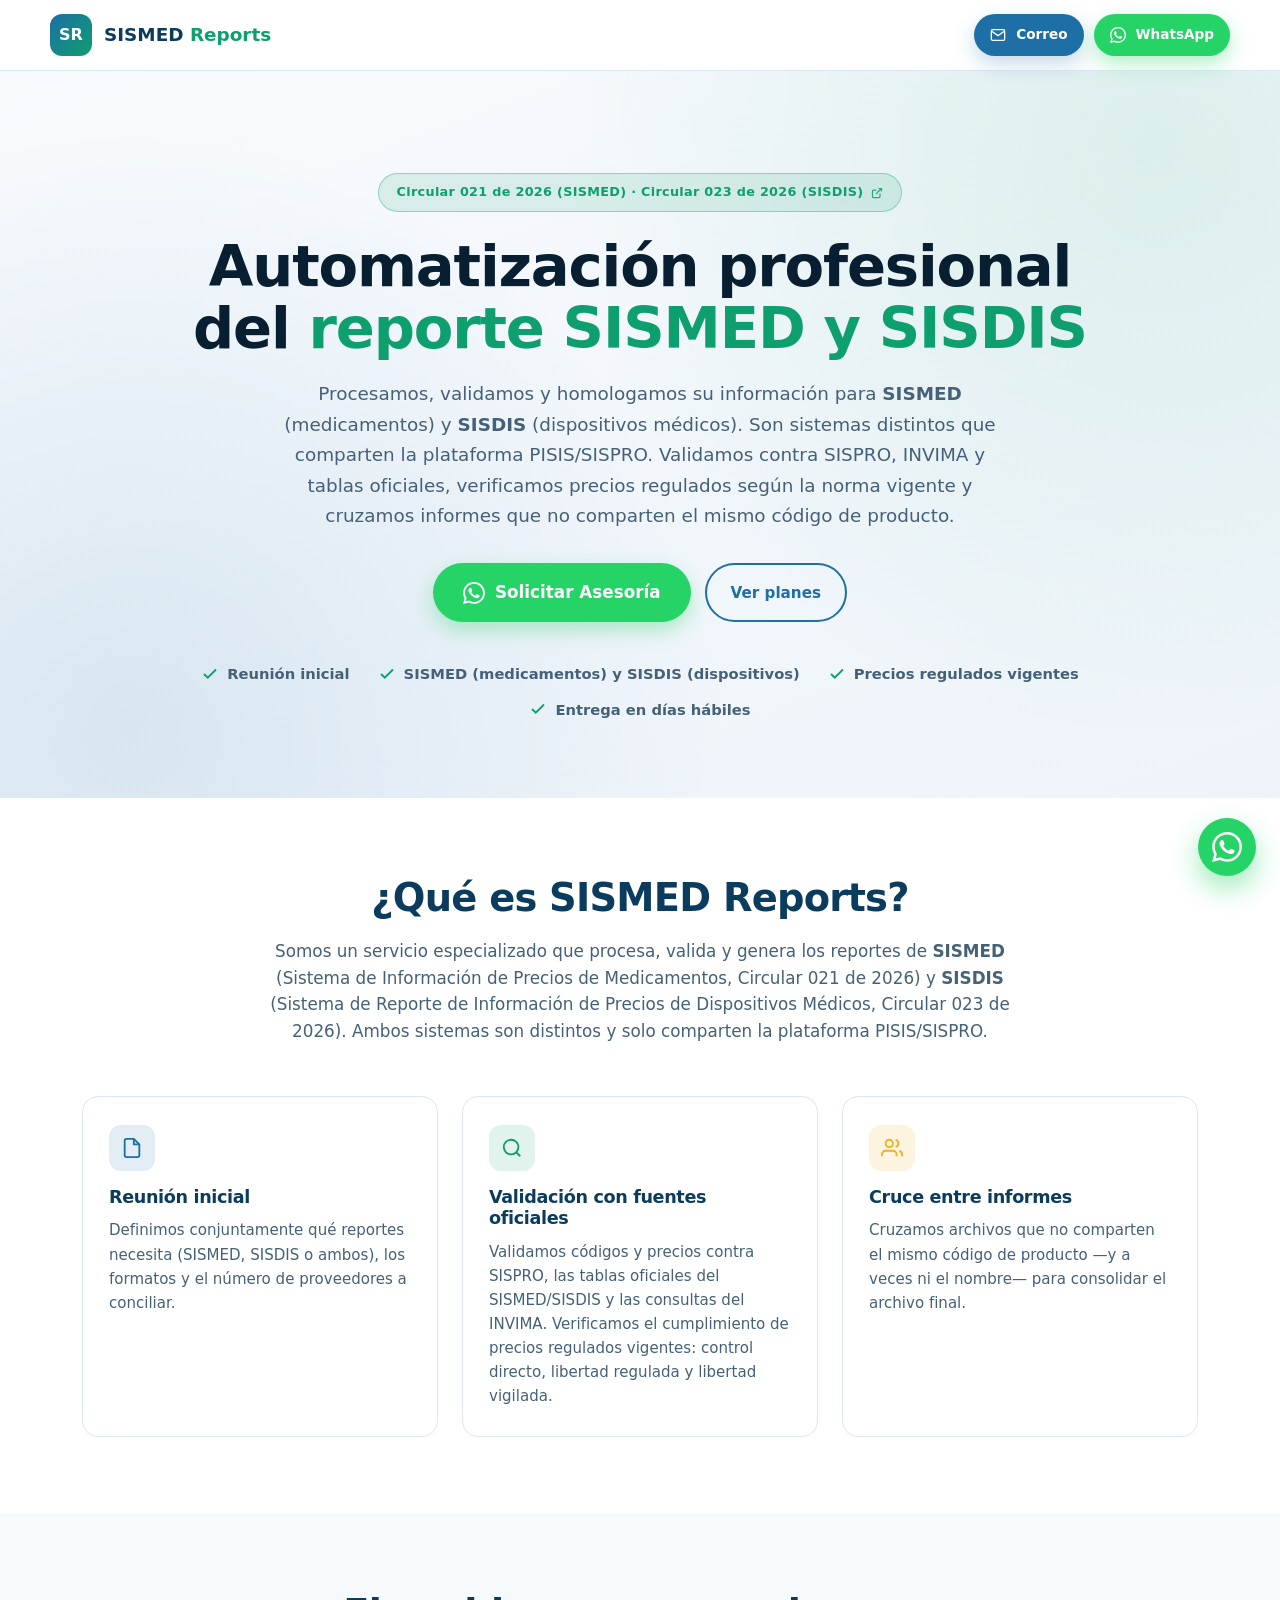
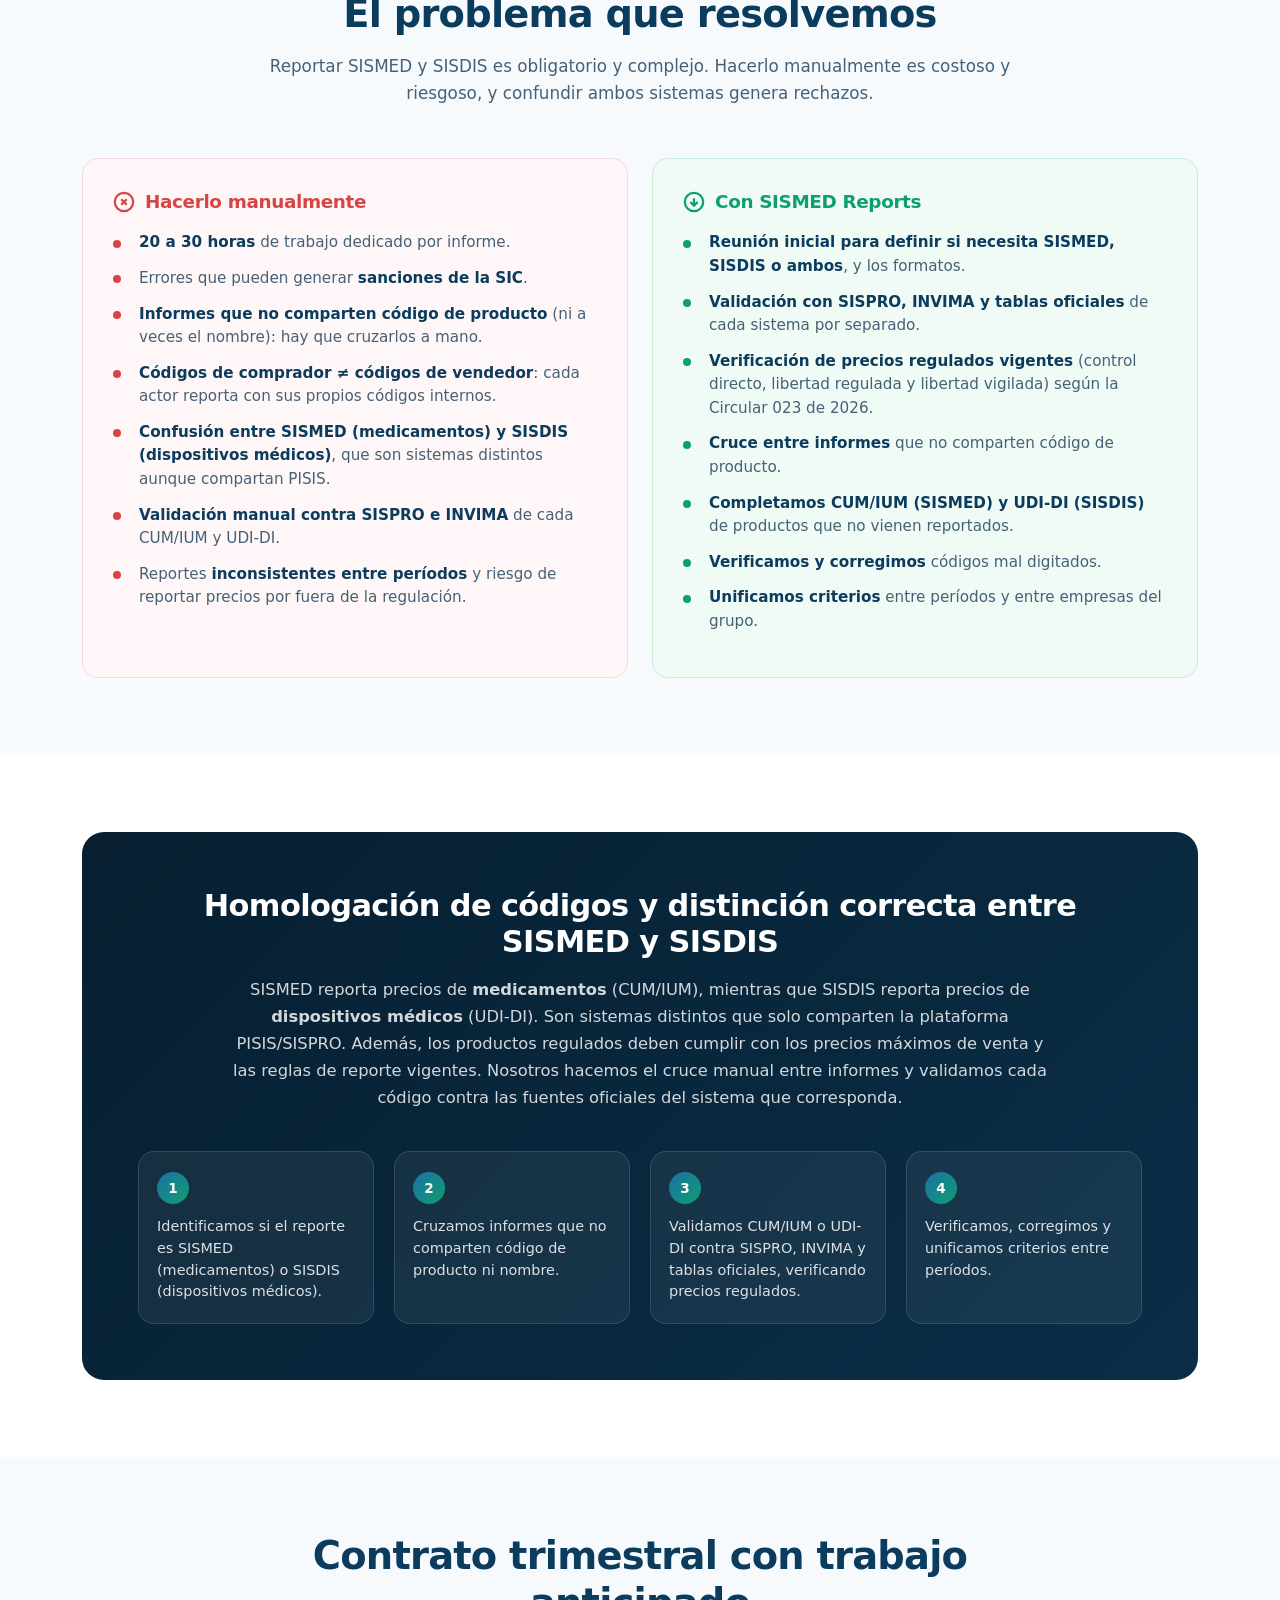
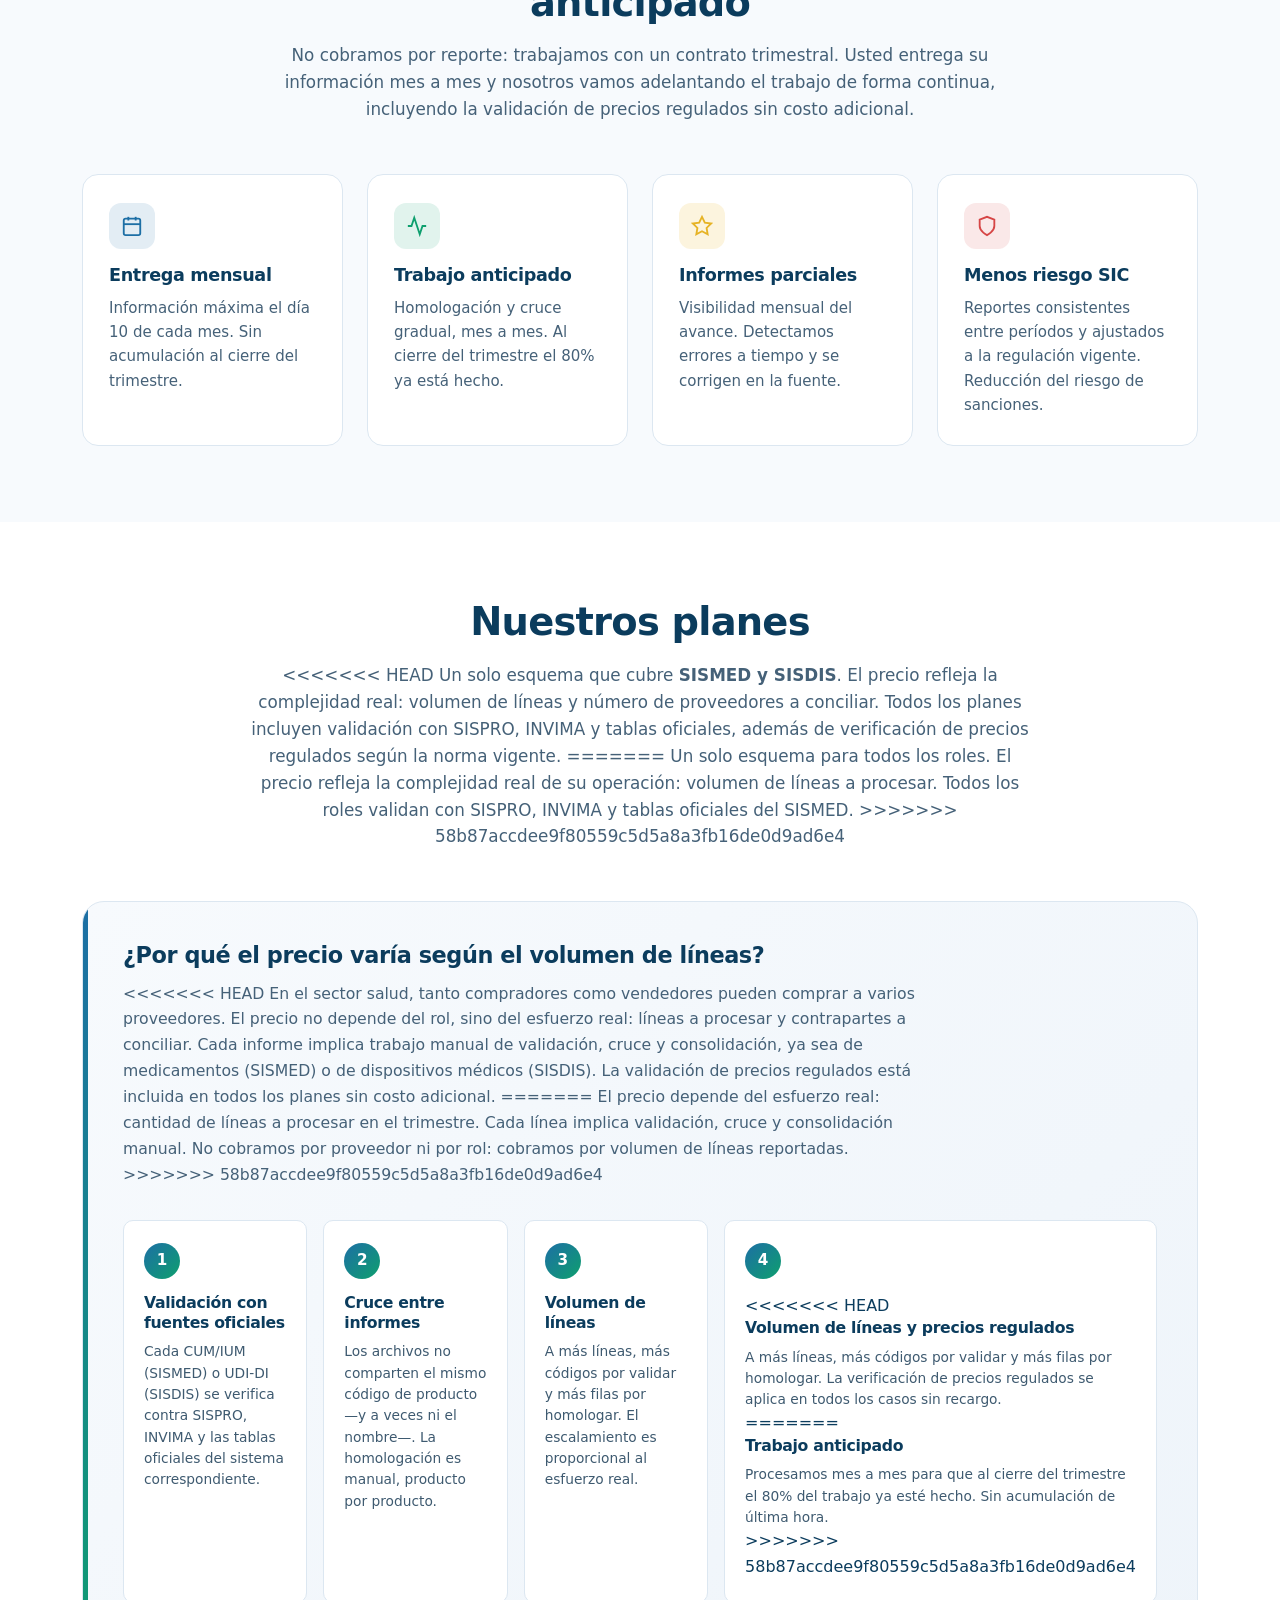
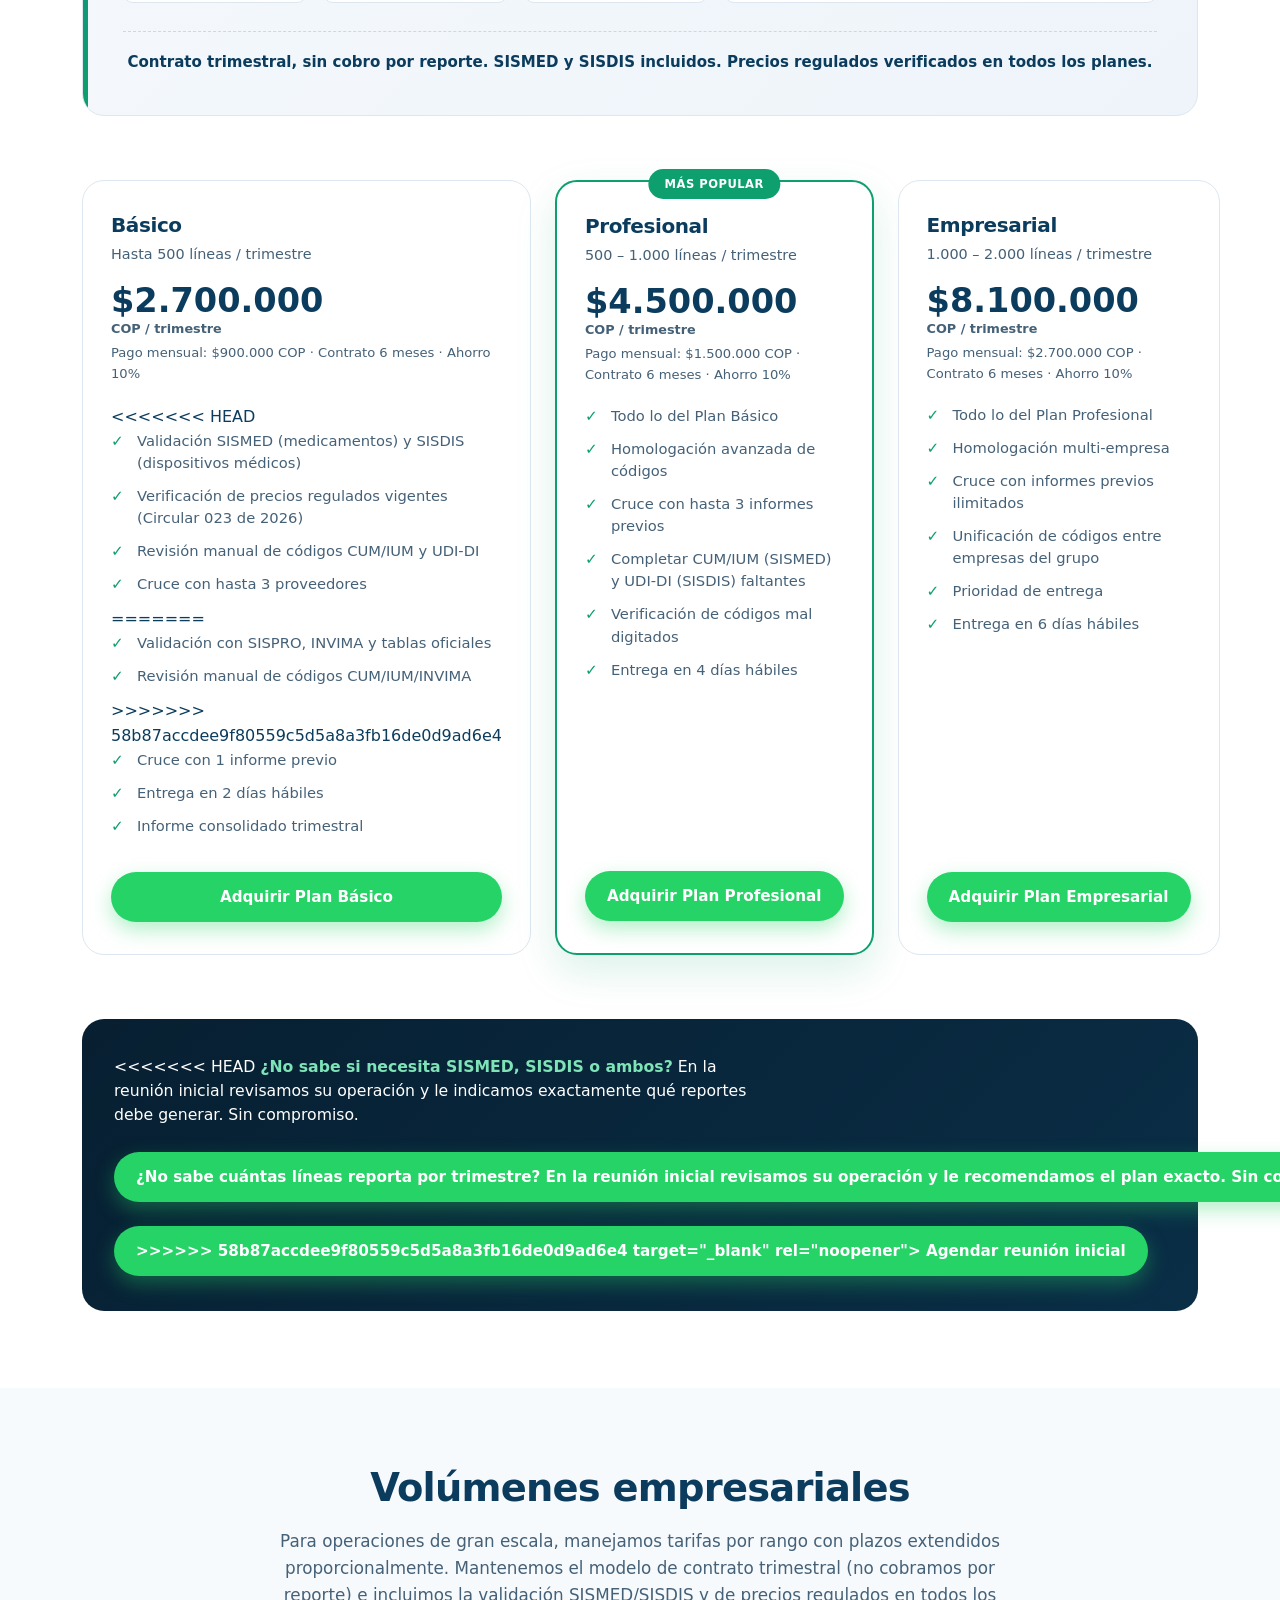
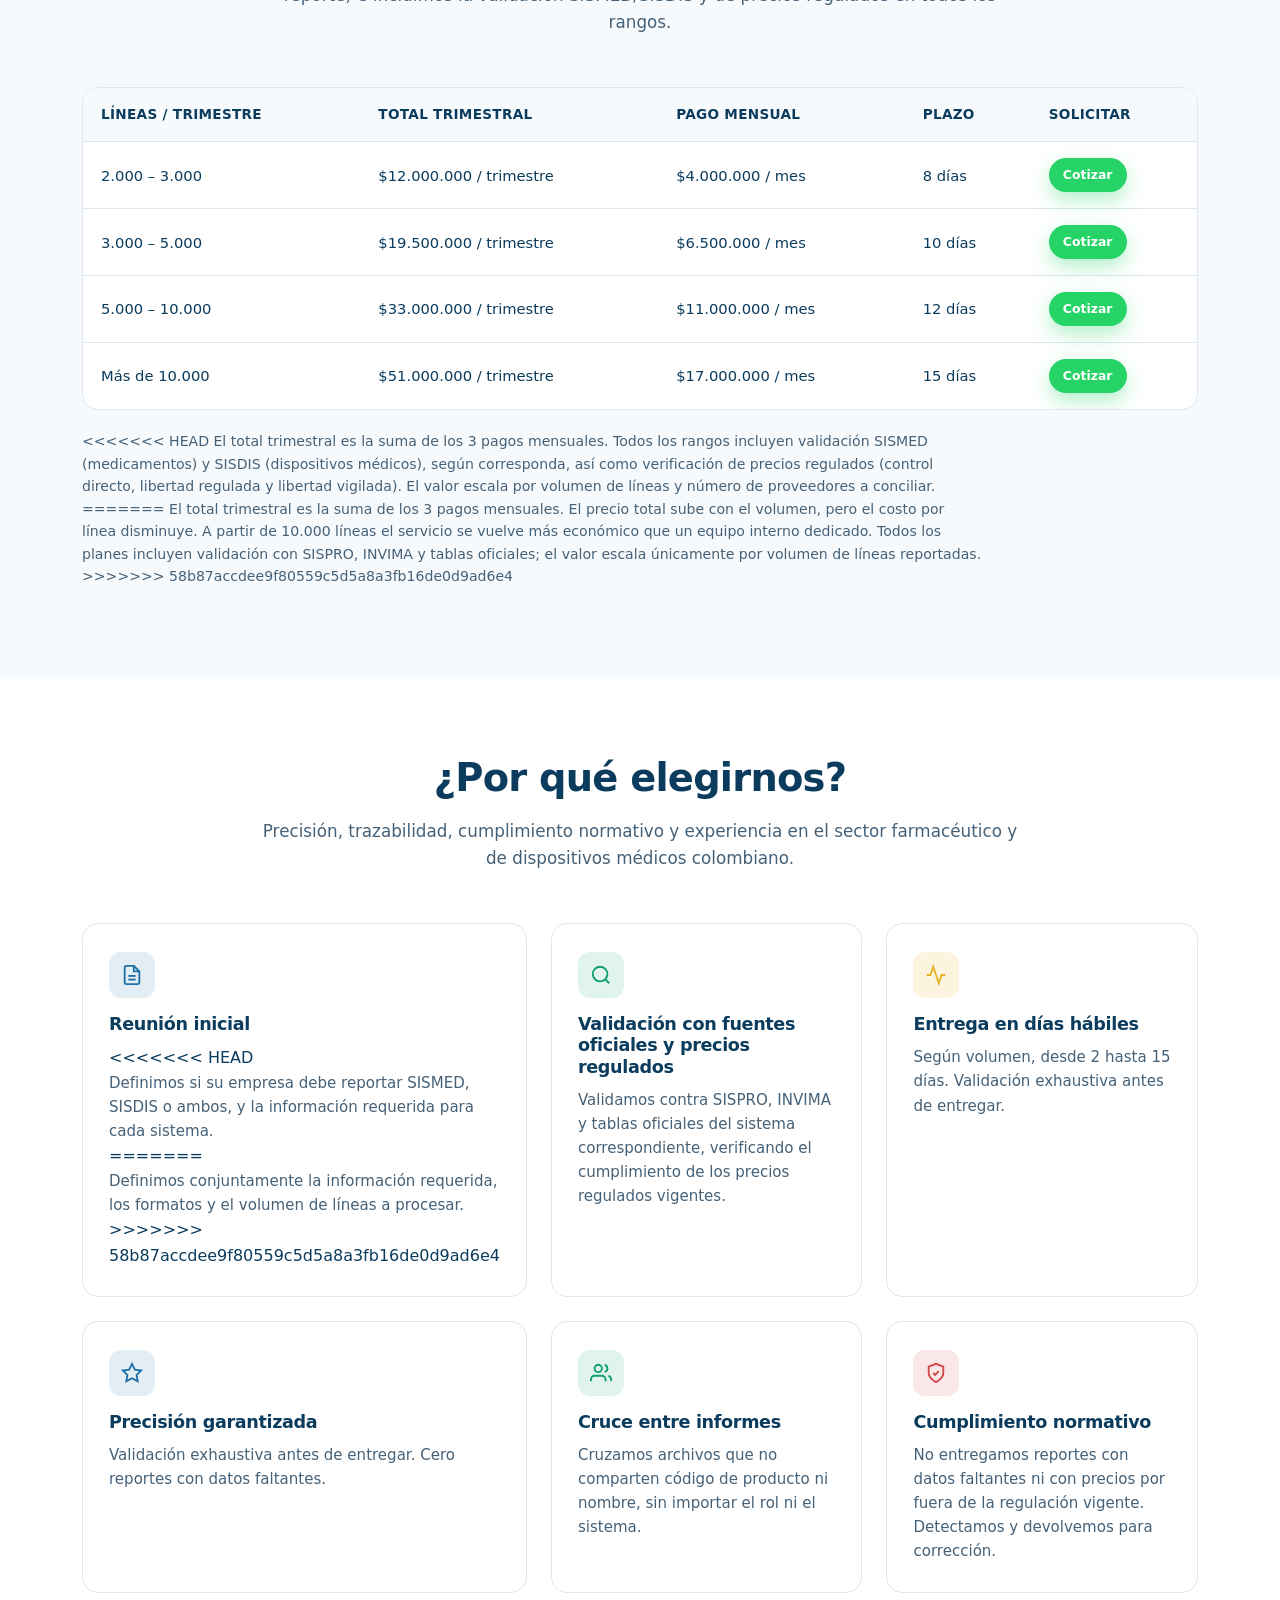
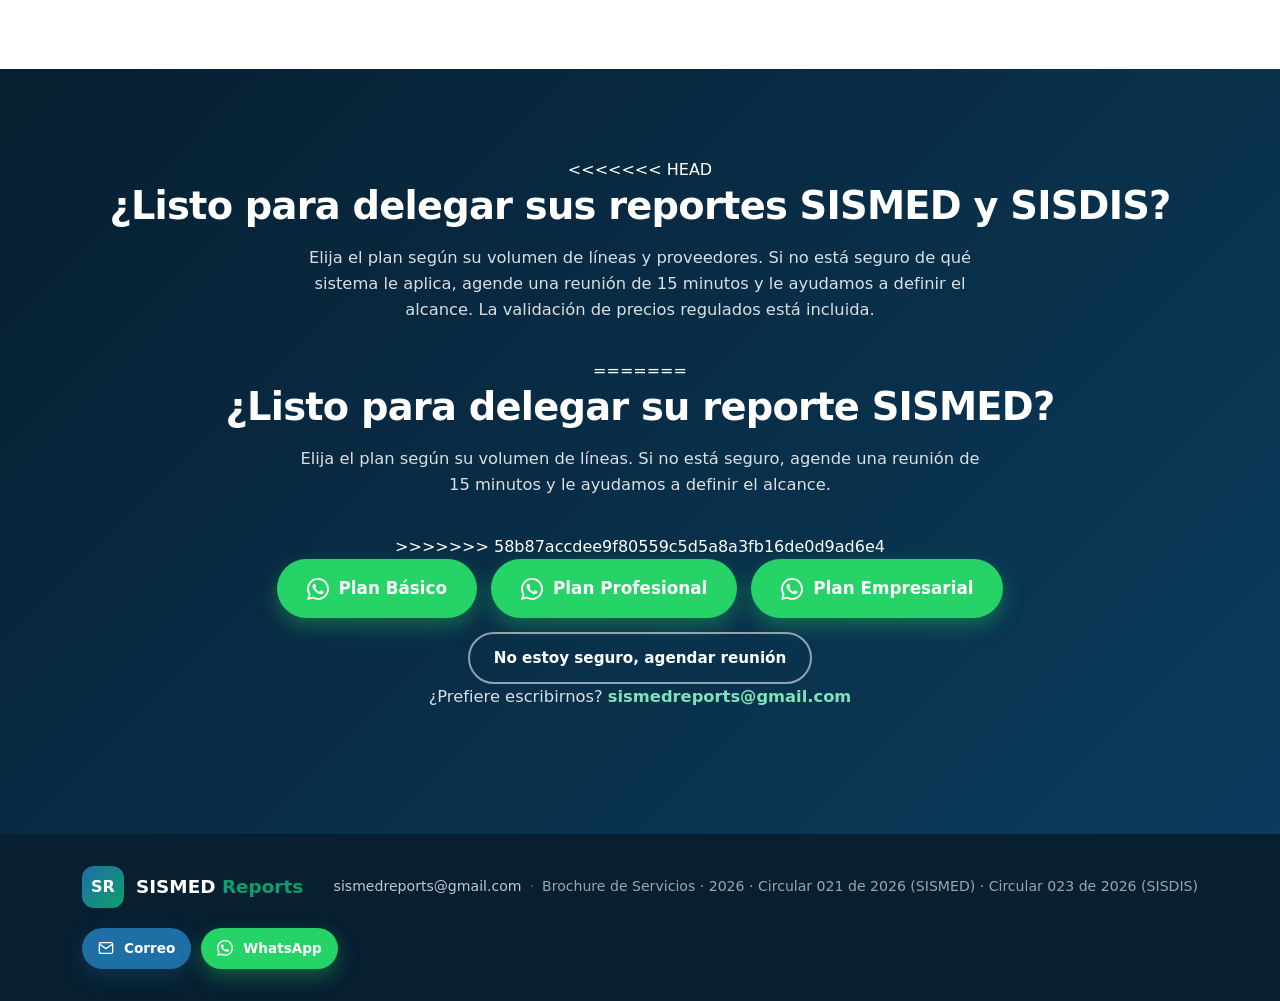
==== commit cbf4f98d: "Actualizacion de SISDIS" ====
--- a/index.html
+++ b/index.html
@@ -239,7 +239,7 @@
       </div>
     </section>
 
-    <!-- ============ MODELO MENSUAL ============ -->
+    <!-- ============ MODELO TRIMESTRAL ============ -->
     <section class="alt">
       <div class="container">
         <div class="section-title">
@@ -295,19 +295,29 @@
         <div class="section-title">
           <h2>Nuestros planes</h2>
           <p>
+<<<<<<< HEAD
             Un solo esquema que cubre <strong>SISMED y SISDIS</strong>. El precio refleja la complejidad real: volumen de líneas y número de proveedores a
             conciliar. Todos los planes incluyen validación con SISPRO, INVIMA y tablas oficiales, además de verificación de precios regulados según la norma
             vigente.
+=======
+            Un solo esquema para todos los roles. El precio refleja la complejidad real de su operación: volumen de líneas a procesar.
+            Todos los roles validan con SISPRO, INVIMA y tablas oficiales del SISMED.
+>>>>>>> 58b87accdee9f80559c5d5a8a3fb16de0d9ad6e4
           </p>
         </div>
 
         <!-- JUSTIFICACIÓN DE PRECIOS -->
         <div class="justificacion-precios">
-          <h3 class="justif-titulo">¿Por qué el precio varía según el volumen y los proveedores?</h3>
+          <h3 class="justif-titulo">¿Por qué el precio varía según el volumen de líneas?</h3>
           <p class="justif-intro">
+<<<<<<< HEAD
             En el sector salud, tanto compradores como vendedores pueden comprar a varios proveedores. El precio no depende del rol, sino del esfuerzo real:
             líneas a procesar y contrapartes a conciliar. Cada informe implica trabajo manual de validación, cruce y consolidación, ya sea de medicamentos
             (SISMED) o de dispositivos médicos (SISDIS). La validación de precios regulados está incluida en todos los planes sin costo adicional.
+=======
+            El precio depende del esfuerzo real: cantidad de líneas a procesar en el trimestre. Cada línea implica validación, cruce y consolidación manual.
+            No cobramos por proveedor ni por rol: cobramos por volumen de líneas reportadas.
+>>>>>>> 58b87accdee9f80559c5d5a8a3fb16de0d9ad6e4
           </p>
 
           <div class="justif-grid">
@@ -323,13 +333,18 @@
             </div>
             <div class="justif-card">
               <div class="justif-icon">3</div>
-              <h4>Número de proveedores</h4>
-              <p>Cada proveedor trae sus propios códigos y nombres. Más proveedores a conciliar = más horas de cruce y homologación.</p>
+              <h4>Volumen de líneas</h4>
+              <p>A más líneas, más códigos por validar y más filas por homologar. El escalamiento es proporcional al esfuerzo real.</p>
             </div>
             <div class="justif-card">
               <div class="justif-icon">4</div>
+<<<<<<< HEAD
               <h4>Volumen de líneas y precios regulados</h4>
               <p>A más líneas, más códigos por validar y más filas por homologar. La verificación de precios regulados se aplica en todos los casos sin recargo.</p>
+=======
+              <h4>Trabajo anticipado</h4>
+              <p>Procesamos mes a mes para que al cierre del trimestre el 80% del trabajo ya esté hecho. Sin acumulación de última hora.</p>
+>>>>>>> 58b87accdee9f80559c5d5a8a3fb16de0d9ad6e4
             </div>
           </div>
 
@@ -342,24 +357,28 @@
           <div class="plan">
             <h3>Básico</h3>
             <div class="volumen">Hasta 500 líneas / trimestre</div>
-            <div class="proveedores">Hasta 3 proveedores a conciliar</div>
             <div class="precio">
               $2.700.000
               <small>COP / trimestre</small>
             </div>
             <div class="total-trim">Pago mensual: $900.000 COP · Contrato 6 meses · Ahorro 10%</div>
             <ul>
+<<<<<<< HEAD
               <li>Validación SISMED (medicamentos) y SISDIS (dispositivos médicos)</li>
               <li>Verificación de precios regulados vigentes (Circular 023 de 2026)</li>
               <li>Revisión manual de códigos CUM/IUM y UDI-DI</li>
               <li>Cruce con hasta 3 proveedores</li>
+=======
+              <li>Validación con SISPRO, INVIMA y tablas oficiales</li>
+              <li>Revisión manual de códigos CUM/IUM/INVIMA</li>
+>>>>>>> 58b87accdee9f80559c5d5a8a3fb16de0d9ad6e4
               <li>Cruce con 1 informe previo</li>
               <li>Entrega en 2 días hábiles</li>
               <li>Informe consolidado trimestral</li>
             </ul>
             <a
               class="btn-wa"
-              href="https://wa.me/573134289653?text=Hola%2C%20me%20interesa%20el%20Plan%20B%C3%A1sico%20(hasta%20500%20l%C3%ADneas%20y%203%20proveedores)%20de%20SISMED%20Reports"
+              href="https://wa.me/573134289653?text=Hola%2C%20me%20interesa%20el%20Plan%20B%C3%A1sico%20(hasta%20500%20l%C3%ADneas)%20de%20SISMED%20Reports"
               target="_blank"
               rel="noopener">
               Adquirir Plan Básico
@@ -371,7 +390,6 @@
             <span class="tag">MÁS POPULAR</span>
             <h3>Profesional</h3>
             <div class="volumen">500 – 1.000 líneas / trimestre</div>
-            <div class="proveedores">Hasta 8 proveedores a conciliar</div>
             <div class="precio">
               $4.500.000
               <small>COP / trimestre</small>
@@ -380,7 +398,6 @@
             <ul>
               <li>Todo lo del Plan Básico</li>
               <li>Homologación avanzada de códigos</li>
-              <li>Cruce con hasta 8 proveedores</li>
               <li>Cruce con hasta 3 informes previos</li>
               <li>Completar CUM/IUM (SISMED) y UDI-DI (SISDIS) faltantes</li>
               <li>Verificación de códigos mal digitados</li>
@@ -388,7 +405,7 @@
             </ul>
             <a
               class="btn-wa"
-              href="https://wa.me/573134289653?text=Hola%2C%20me%20interesa%20el%20Plan%20Profesional%20(500%20a%201.000%20l%C3%ADneas%20y%208%20proveedores)%20de%20SISMED%20Reports"
+              href="https://wa.me/573134289653?text=Hola%2C%20me%20interesa%20el%20Plan%20Profesional%20(500%20a%201.000%20l%C3%ADneas)%20de%20SISMED%20Reports"
               target="_blank"
               rel="noopener">
               Adquirir Plan Profesional
@@ -399,7 +416,6 @@
           <div class="plan">
             <h3>Empresarial</h3>
             <div class="volumen">1.000 – 2.000 líneas / trimestre</div>
-            <div class="proveedores">Proveedores ilimitados</div>
             <div class="precio">
               $8.100.000
               <small>COP / trimestre</small>
@@ -415,7 +431,7 @@
             </ul>
             <a
               class="btn-wa"
-              href="https://wa.me/573134289653?text=Hola%2C%20me%20interesa%20el%20Plan%20Empresarial%20(1.000%20a%202.000%20l%C3%ADneas%20y%20proveedores%20ilimitados)%20de%20SISMED%20Reports"
+              href="https://wa.me/573134289653?text=Hola%2C%20me%20interesa%20el%20Plan%20Empresarial%20(1.000%20a%202.000%20l%C3%ADneas)%20de%20SISMED%20Reports"
               target="_blank"
               rel="noopener">
               Adquirir Plan Empresarial
@@ -426,12 +442,21 @@
         <!-- CTA INTERMEDIO -->
         <div class="cta-intermedio">
           <p>
+<<<<<<< HEAD
             <strong>¿No sabe si necesita SISMED, SISDIS o ambos?</strong>
             En la reunión inicial revisamos su operación y le indicamos exactamente qué reportes debe generar. Sin compromiso.
           </p>
           <a
             class="btn-wa"
             href="https://wa.me/573134289653?text=Hola%2C%20quiero%20una%20reuni%C3%B3n%20para%20definir%20si%20necesito%20SISMED%2C%20SISDIS%20o%20ambos"
+=======
+            <strong>¿No sabe cuántas líneas reporta por trimestre?</strong>
+            En la reunión inicial revisamos su operación y le recomendamos el plan exacto. Sin compromiso.
+          </p>
+          <a
+            class="btn-wa"
+            href="https://wa.me/573134289653?text=Hola%2C%20quiero%20una%20reuni%C3%B3n%20para%20definir%20cu%C3%A1ntas%20l%C3%ADneas%20reporto%20en%20mi%20reporte%20SISMED"
+>>>>>>> 58b87accdee9f80559c5d5a8a3fb16de0d9ad6e4
             target="_blank"
             rel="noopener">
             Agendar reunión inicial
@@ -455,7 +480,6 @@
             <thead>
               <tr>
                 <th>Líneas / trimestre</th>
-                <th>Proveedores</th>
                 <th>Total trimestral</th>
                 <th>Pago mensual</th>
                 <th>Plazo</th>
@@ -465,7 +489,6 @@
             <tbody>
               <tr>
                 <td>2.000 – 3.000</td>
-                <td>Ilimitados</td>
                 <td>$12.000.000 / trimestre</td>
                 <td>$4.000.000 / mes</td>
                 <td>8 días</td>
@@ -481,7 +504,6 @@
               </tr>
               <tr>
                 <td>3.000 – 5.000</td>
-                <td>Ilimitados</td>
                 <td>$19.500.000 / trimestre</td>
                 <td>$6.500.000 / mes</td>
                 <td>10 días</td>
@@ -497,7 +519,6 @@
               </tr>
               <tr>
                 <td>5.000 – 10.000</td>
-                <td>Ilimitados</td>
                 <td>$33.000.000 / trimestre</td>
                 <td>$11.000.000 / mes</td>
                 <td>12 días</td>
@@ -513,7 +534,6 @@
               </tr>
               <tr>
                 <td>Más de 10.000</td>
-                <td>Ilimitados</td>
                 <td>$51.000.000 / trimestre</td>
                 <td>$17.000.000 / mes</td>
                 <td>15 días</td>
@@ -531,9 +551,15 @@
           </table>
         </div>
         <p class="nota-tabla">
+<<<<<<< HEAD
           El total trimestral es la suma de los 3 pagos mensuales. Todos los rangos incluyen validación SISMED (medicamentos) y SISDIS (dispositivos médicos),
           según corresponda, así como verificación de precios regulados (control directo, libertad regulada y libertad vigilada). El valor escala por volumen
           de líneas y número de proveedores a conciliar.
+=======
+          El total trimestral es la suma de los 3 pagos mensuales. El precio total sube con el volumen, pero el costo por línea disminuye. A partir de 10.000
+          líneas el servicio se vuelve más económico que un equipo interno dedicado. Todos los planes incluyen validación con SISPRO, INVIMA y tablas oficiales;
+          el valor escala únicamente por volumen de líneas reportadas.
+>>>>>>> 58b87accdee9f80559c5d5a8a3fb16de0d9ad6e4
         </p>
       </div>
     </section>
@@ -556,7 +582,11 @@
               </svg>
             </div>
             <h3>Reunión inicial</h3>
+<<<<<<< HEAD
             <p>Definimos si su empresa debe reportar SISMED, SISDIS o ambos, y la información requerida para cada sistema.</p>
+=======
+            <p>Definimos conjuntamente la información requerida, los formatos y el volumen de líneas a procesar.</p>
+>>>>>>> 58b87accdee9f80559c5d5a8a3fb16de0d9ad6e4
           </div>
           <div class="card">
             <div class="icon icon-green">
@@ -613,8 +643,13 @@
     <!-- ============ CTA FINAL ============ -->
     <section class="cta-final">
       <div class="container">
+<<<<<<< HEAD
         <h2>¿Listo para delegar sus reportes SISMED y SISDIS?</h2>
         <p>Elija el plan según su volumen de líneas y proveedores. Si no está seguro de qué sistema le aplica, agende una reunión de 15 minutos y le ayudamos a definir el alcance. La validación de precios regulados está incluida.</p>
+=======
+        <h2>¿Listo para delegar su reporte SISMED?</h2>
+        <p>Elija el plan según su volumen de líneas. Si no está seguro, agende una reunión de 15 minutos y le ayudamos a definir el alcance.</p>
+>>>>>>> 58b87accdee9f80559c5d5a8a3fb16de0d9ad6e4
         <div class="cta-final-botones">
           <a
             class="btn-wa btn-wa-lg"
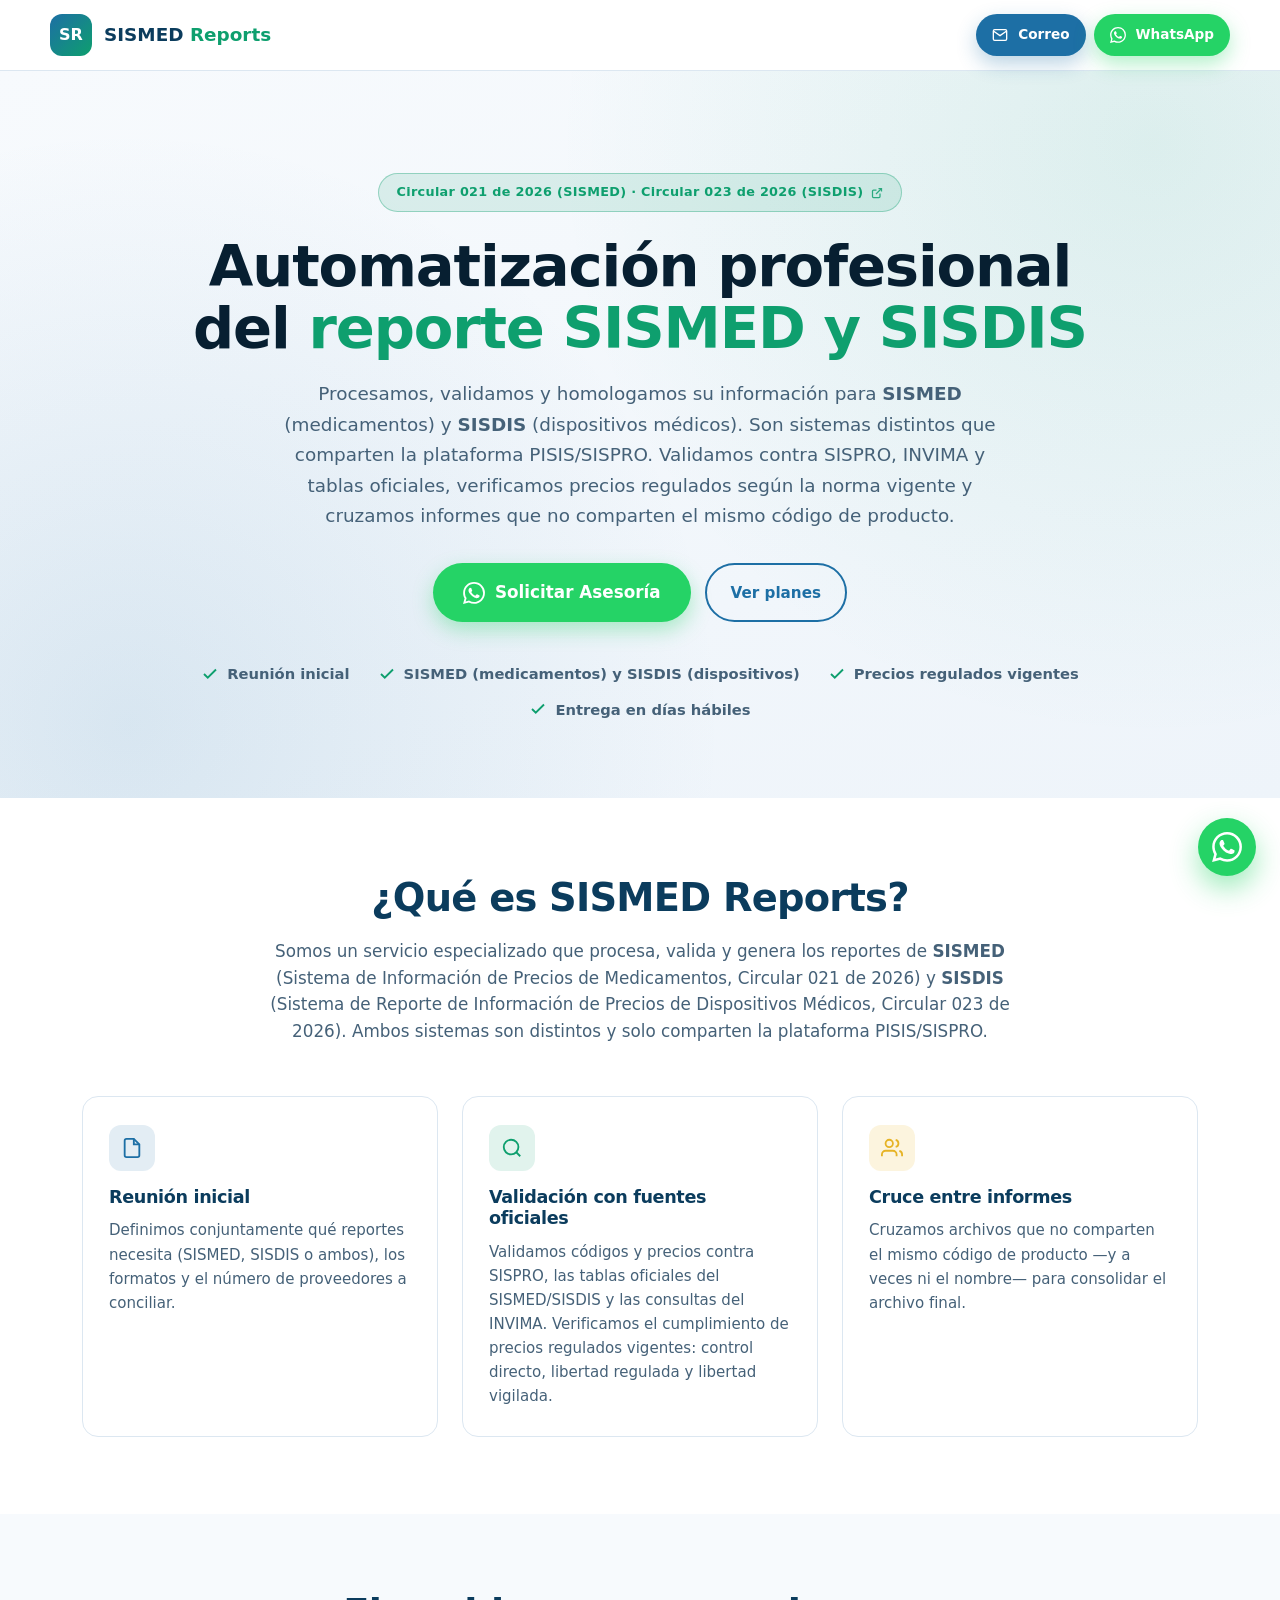
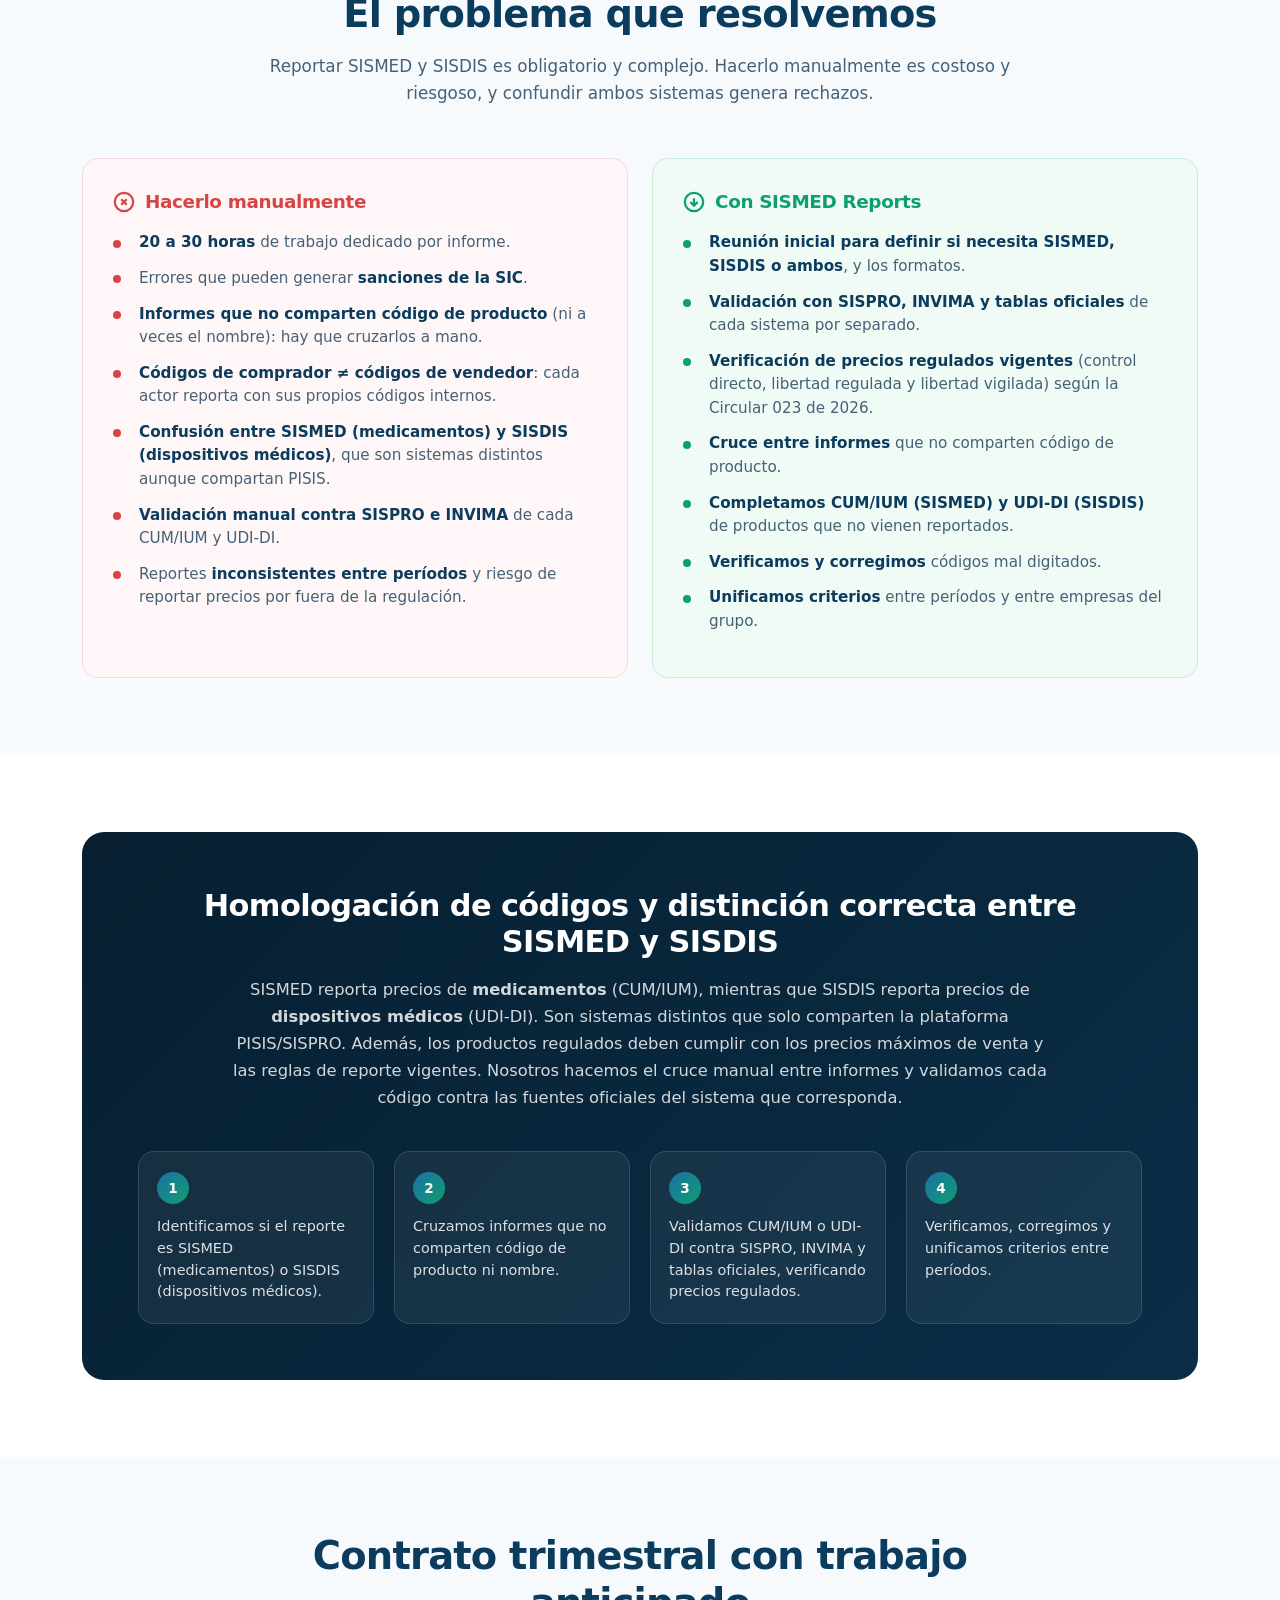
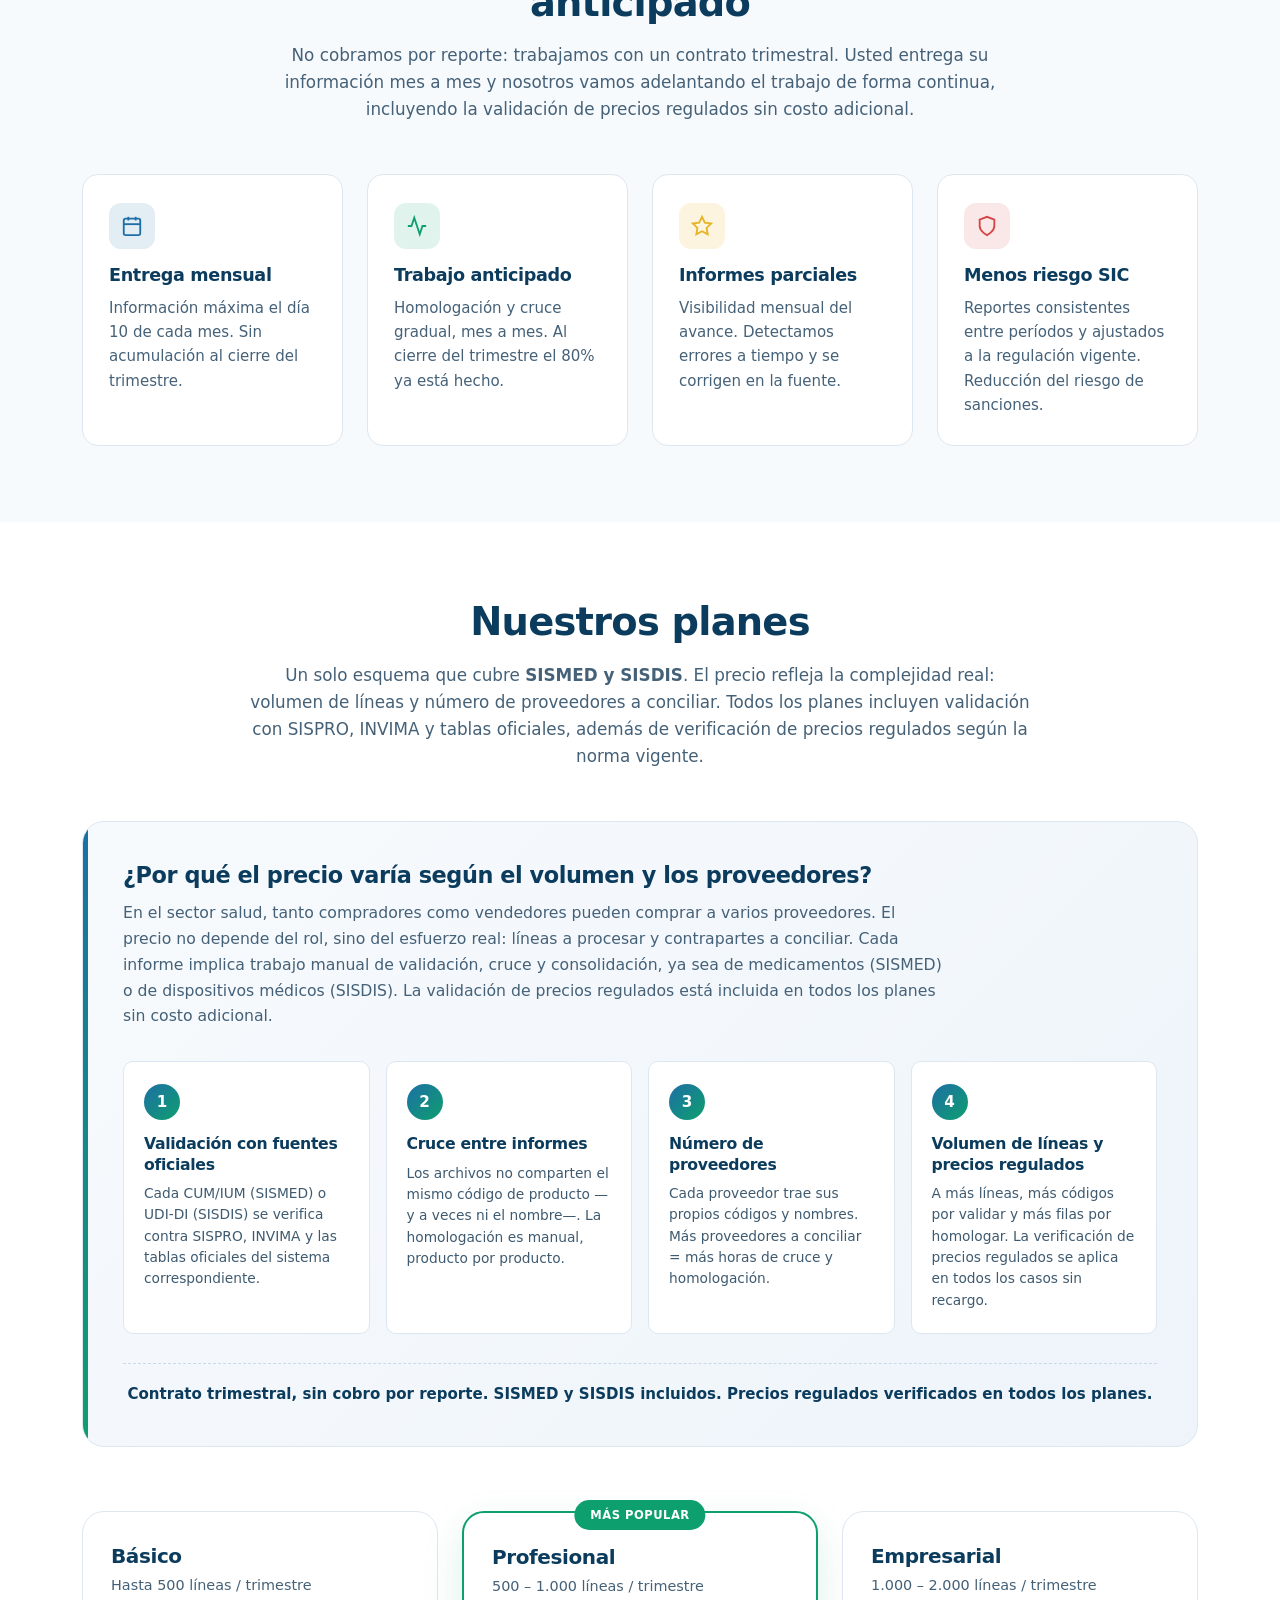
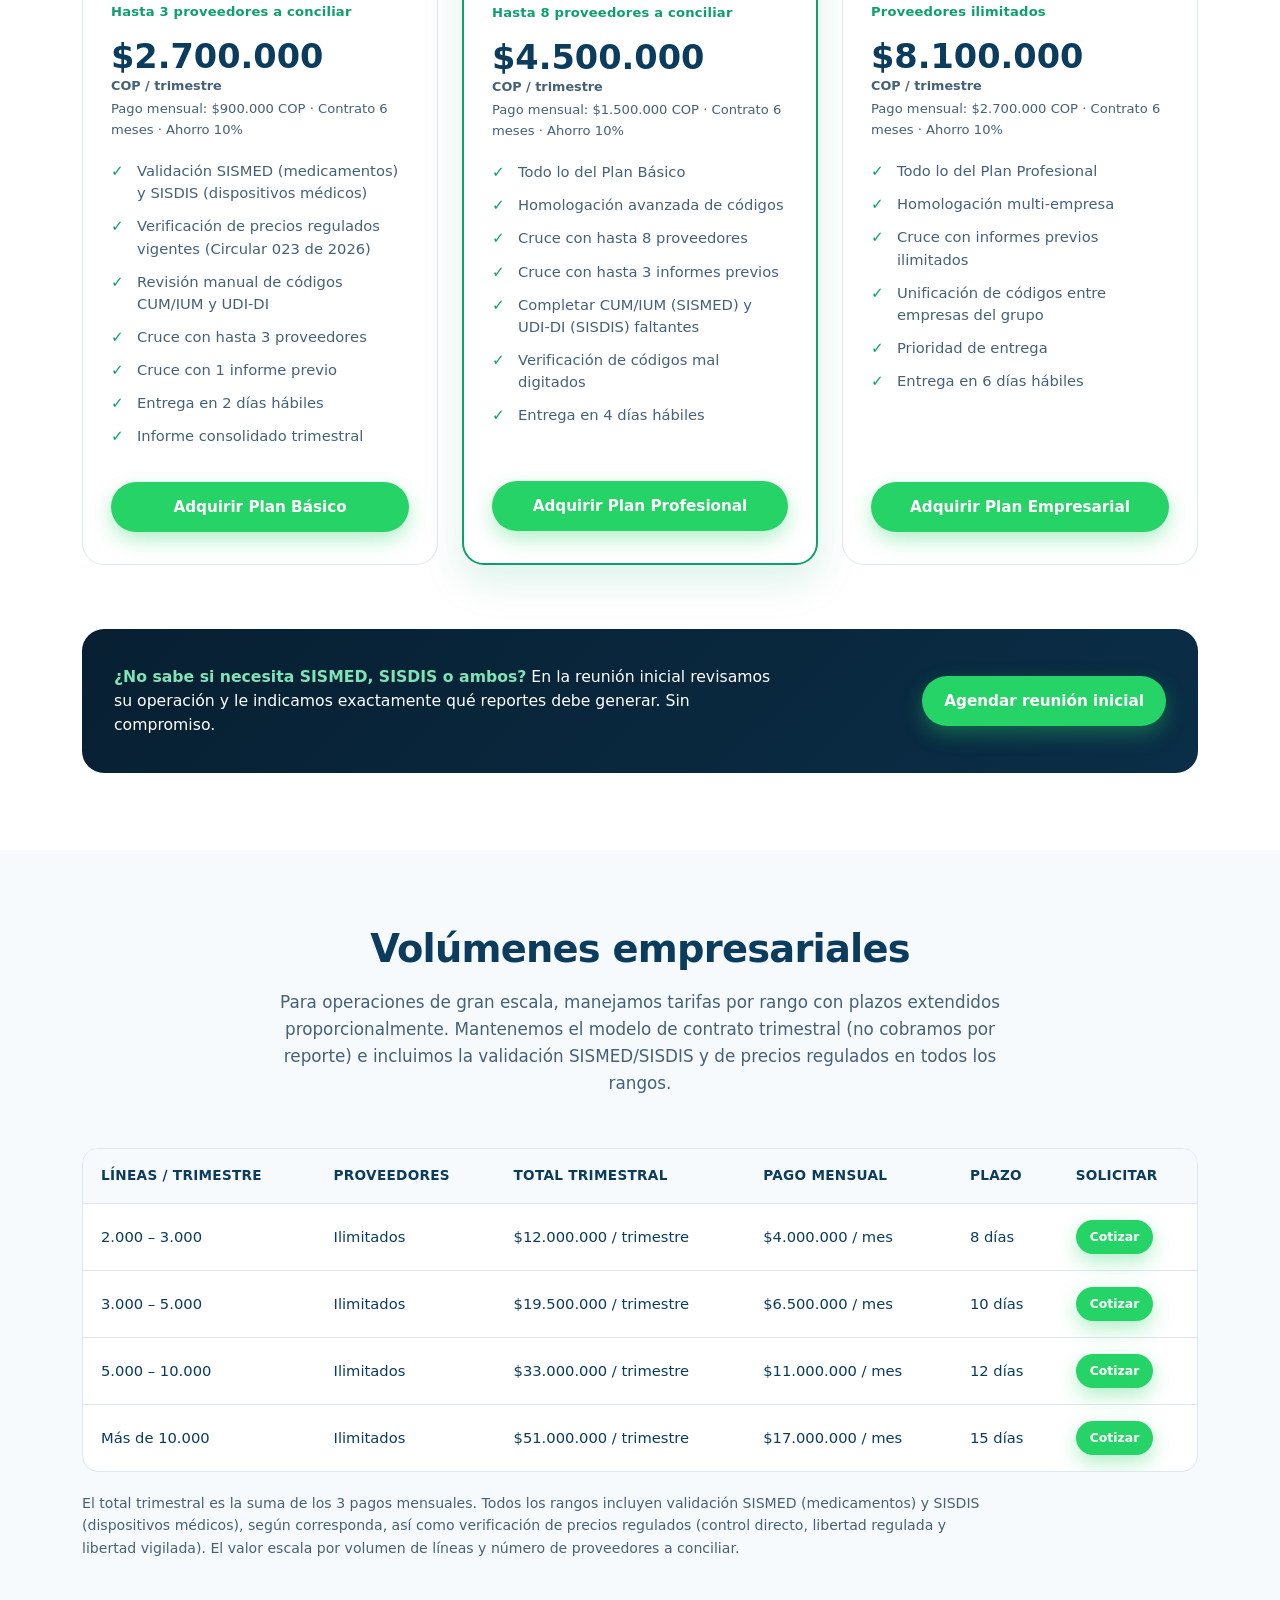
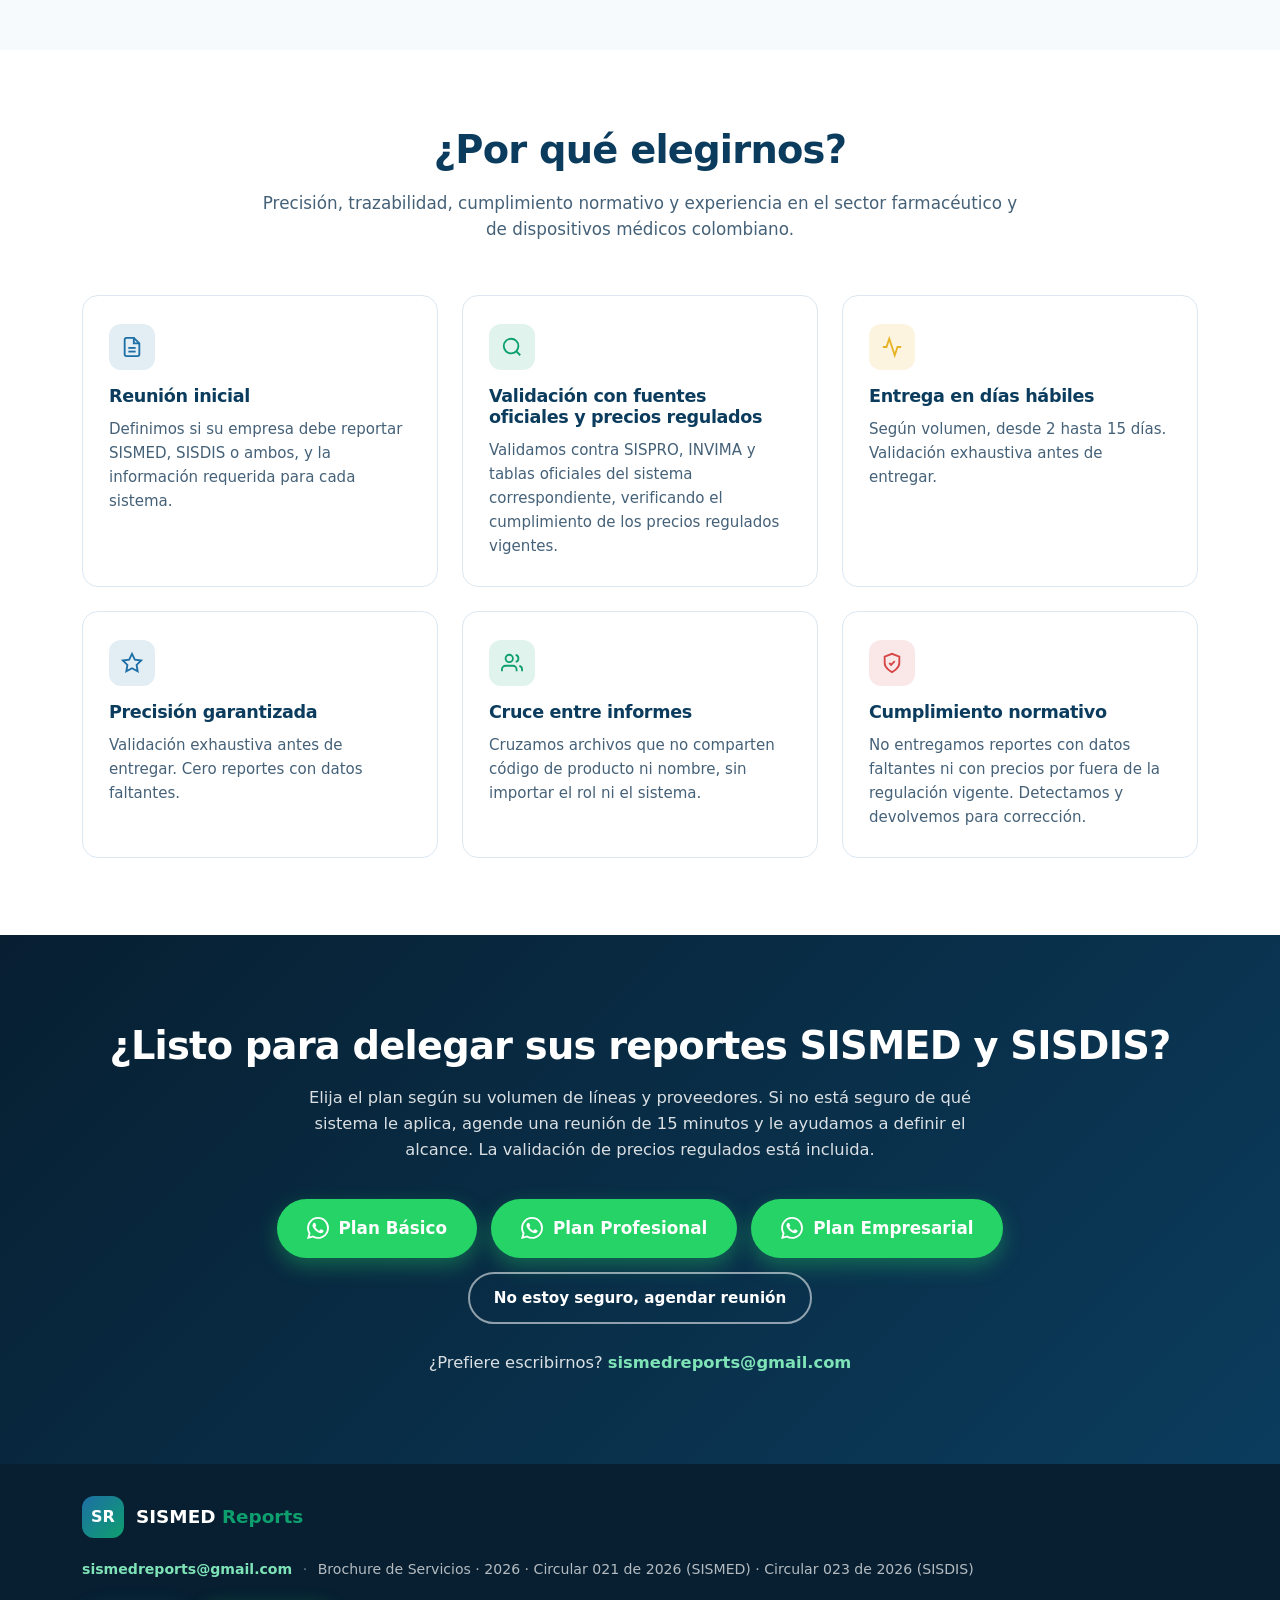
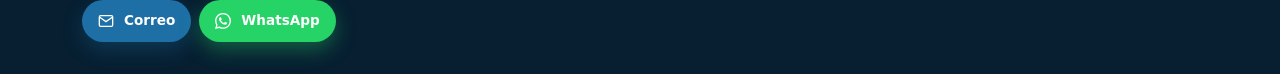
==== commit 6434d1c3: "Ultima actualizacion" ====
--- a/index.html
+++ b/index.html
@@ -239,7 +239,7 @@
       </div>
     </section>
 
-    <!-- ============ MODELO TRIMESTRAL ============ -->
+    <!-- ============ MODELO MENSUAL ============ -->
     <section class="alt">
       <div class="container">
         <div class="section-title">
@@ -295,29 +295,19 @@
         <div class="section-title">
           <h2>Nuestros planes</h2>
           <p>
-<<<<<<< HEAD
             Un solo esquema que cubre <strong>SISMED y SISDIS</strong>. El precio refleja la complejidad real: volumen de líneas y número de proveedores a
             conciliar. Todos los planes incluyen validación con SISPRO, INVIMA y tablas oficiales, además de verificación de precios regulados según la norma
             vigente.
-=======
-            Un solo esquema para todos los roles. El precio refleja la complejidad real de su operación: volumen de líneas a procesar.
-            Todos los roles validan con SISPRO, INVIMA y tablas oficiales del SISMED.
->>>>>>> 58b87accdee9f80559c5d5a8a3fb16de0d9ad6e4
           </p>
         </div>
 
         <!-- JUSTIFICACIÓN DE PRECIOS -->
         <div class="justificacion-precios">
-          <h3 class="justif-titulo">¿Por qué el precio varía según el volumen de líneas?</h3>
+          <h3 class="justif-titulo">¿Por qué el precio varía según el volumen y los proveedores?</h3>
           <p class="justif-intro">
-<<<<<<< HEAD
             En el sector salud, tanto compradores como vendedores pueden comprar a varios proveedores. El precio no depende del rol, sino del esfuerzo real:
             líneas a procesar y contrapartes a conciliar. Cada informe implica trabajo manual de validación, cruce y consolidación, ya sea de medicamentos
             (SISMED) o de dispositivos médicos (SISDIS). La validación de precios regulados está incluida en todos los planes sin costo adicional.
-=======
-            El precio depende del esfuerzo real: cantidad de líneas a procesar en el trimestre. Cada línea implica validación, cruce y consolidación manual.
-            No cobramos por proveedor ni por rol: cobramos por volumen de líneas reportadas.
->>>>>>> 58b87accdee9f80559c5d5a8a3fb16de0d9ad6e4
           </p>
 
           <div class="justif-grid">
@@ -333,18 +323,13 @@
             </div>
             <div class="justif-card">
               <div class="justif-icon">3</div>
-              <h4>Volumen de líneas</h4>
-              <p>A más líneas, más códigos por validar y más filas por homologar. El escalamiento es proporcional al esfuerzo real.</p>
+              <h4>Número de proveedores</h4>
+              <p>Cada proveedor trae sus propios códigos y nombres. Más proveedores a conciliar = más horas de cruce y homologación.</p>
             </div>
             <div class="justif-card">
               <div class="justif-icon">4</div>
-<<<<<<< HEAD
               <h4>Volumen de líneas y precios regulados</h4>
               <p>A más líneas, más códigos por validar y más filas por homologar. La verificación de precios regulados se aplica en todos los casos sin recargo.</p>
-=======
-              <h4>Trabajo anticipado</h4>
-              <p>Procesamos mes a mes para que al cierre del trimestre el 80% del trabajo ya esté hecho. Sin acumulación de última hora.</p>
->>>>>>> 58b87accdee9f80559c5d5a8a3fb16de0d9ad6e4
             </div>
           </div>
 
@@ -357,28 +342,24 @@
           <div class="plan">
             <h3>Básico</h3>
             <div class="volumen">Hasta 500 líneas / trimestre</div>
+            <div class="proveedores">Hasta 3 proveedores a conciliar</div>
             <div class="precio">
               $2.700.000
               <small>COP / trimestre</small>
             </div>
             <div class="total-trim">Pago mensual: $900.000 COP · Contrato 6 meses · Ahorro 10%</div>
             <ul>
-<<<<<<< HEAD
               <li>Validación SISMED (medicamentos) y SISDIS (dispositivos médicos)</li>
               <li>Verificación de precios regulados vigentes (Circular 023 de 2026)</li>
               <li>Revisión manual de códigos CUM/IUM y UDI-DI</li>
               <li>Cruce con hasta 3 proveedores</li>
-=======
-              <li>Validación con SISPRO, INVIMA y tablas oficiales</li>
-              <li>Revisión manual de códigos CUM/IUM/INVIMA</li>
->>>>>>> 58b87accdee9f80559c5d5a8a3fb16de0d9ad6e4
               <li>Cruce con 1 informe previo</li>
               <li>Entrega en 2 días hábiles</li>
               <li>Informe consolidado trimestral</li>
             </ul>
             <a
               class="btn-wa"
-              href="https://wa.me/573134289653?text=Hola%2C%20me%20interesa%20el%20Plan%20B%C3%A1sico%20(hasta%20500%20l%C3%ADneas)%20de%20SISMED%20Reports"
+              href="https://wa.me/573134289653?text=Hola%2C%20me%20interesa%20el%20Plan%20B%C3%A1sico%20(hasta%20500%20l%C3%ADneas%20y%203%20proveedores)%20de%20SISMED%20Reports"
               target="_blank"
               rel="noopener">
               Adquirir Plan Básico
@@ -390,6 +371,7 @@
             <span class="tag">MÁS POPULAR</span>
             <h3>Profesional</h3>
             <div class="volumen">500 – 1.000 líneas / trimestre</div>
+            <div class="proveedores">Hasta 8 proveedores a conciliar</div>
             <div class="precio">
               $4.500.000
               <small>COP / trimestre</small>
@@ -398,6 +380,7 @@
             <ul>
               <li>Todo lo del Plan Básico</li>
               <li>Homologación avanzada de códigos</li>
+              <li>Cruce con hasta 8 proveedores</li>
               <li>Cruce con hasta 3 informes previos</li>
               <li>Completar CUM/IUM (SISMED) y UDI-DI (SISDIS) faltantes</li>
               <li>Verificación de códigos mal digitados</li>
@@ -405,7 +388,7 @@
             </ul>
             <a
               class="btn-wa"
-              href="https://wa.me/573134289653?text=Hola%2C%20me%20interesa%20el%20Plan%20Profesional%20(500%20a%201.000%20l%C3%ADneas)%20de%20SISMED%20Reports"
+              href="https://wa.me/573134289653?text=Hola%2C%20me%20interesa%20el%20Plan%20Profesional%20(500%20a%201.000%20l%C3%ADneas%20y%208%20proveedores)%20de%20SISMED%20Reports"
               target="_blank"
               rel="noopener">
               Adquirir Plan Profesional
@@ -416,6 +399,7 @@
           <div class="plan">
             <h3>Empresarial</h3>
             <div class="volumen">1.000 – 2.000 líneas / trimestre</div>
+            <div class="proveedores">Proveedores ilimitados</div>
             <div class="precio">
               $8.100.000
               <small>COP / trimestre</small>
@@ -431,7 +415,7 @@
             </ul>
             <a
               class="btn-wa"
-              href="https://wa.me/573134289653?text=Hola%2C%20me%20interesa%20el%20Plan%20Empresarial%20(1.000%20a%202.000%20l%C3%ADneas)%20de%20SISMED%20Reports"
+              href="https://wa.me/573134289653?text=Hola%2C%20me%20interesa%20el%20Plan%20Empresarial%20(1.000%20a%202.000%20l%C3%ADneas%20y%20proveedores%20ilimitados)%20de%20SISMED%20Reports"
               target="_blank"
               rel="noopener">
               Adquirir Plan Empresarial
@@ -442,21 +426,12 @@
         <!-- CTA INTERMEDIO -->
         <div class="cta-intermedio">
           <p>
-<<<<<<< HEAD
             <strong>¿No sabe si necesita SISMED, SISDIS o ambos?</strong>
             En la reunión inicial revisamos su operación y le indicamos exactamente qué reportes debe generar. Sin compromiso.
           </p>
           <a
             class="btn-wa"
             href="https://wa.me/573134289653?text=Hola%2C%20quiero%20una%20reuni%C3%B3n%20para%20definir%20si%20necesito%20SISMED%2C%20SISDIS%20o%20ambos"
-=======
-            <strong>¿No sabe cuántas líneas reporta por trimestre?</strong>
-            En la reunión inicial revisamos su operación y le recomendamos el plan exacto. Sin compromiso.
-          </p>
-          <a
-            class="btn-wa"
-            href="https://wa.me/573134289653?text=Hola%2C%20quiero%20una%20reuni%C3%B3n%20para%20definir%20cu%C3%A1ntas%20l%C3%ADneas%20reporto%20en%20mi%20reporte%20SISMED"
->>>>>>> 58b87accdee9f80559c5d5a8a3fb16de0d9ad6e4
             target="_blank"
             rel="noopener">
             Agendar reunión inicial
@@ -480,6 +455,7 @@
             <thead>
               <tr>
                 <th>Líneas / trimestre</th>
+                <th>Proveedores</th>
                 <th>Total trimestral</th>
                 <th>Pago mensual</th>
                 <th>Plazo</th>
@@ -489,6 +465,7 @@
             <tbody>
               <tr>
                 <td>2.000 – 3.000</td>
+                <td>Ilimitados</td>
                 <td>$12.000.000 / trimestre</td>
                 <td>$4.000.000 / mes</td>
                 <td>8 días</td>
@@ -504,6 +481,7 @@
               </tr>
               <tr>
                 <td>3.000 – 5.000</td>
+                <td>Ilimitados</td>
                 <td>$19.500.000 / trimestre</td>
                 <td>$6.500.000 / mes</td>
                 <td>10 días</td>
@@ -519,6 +497,7 @@
               </tr>
               <tr>
                 <td>5.000 – 10.000</td>
+                <td>Ilimitados</td>
                 <td>$33.000.000 / trimestre</td>
                 <td>$11.000.000 / mes</td>
                 <td>12 días</td>
@@ -534,6 +513,7 @@
               </tr>
               <tr>
                 <td>Más de 10.000</td>
+                <td>Ilimitados</td>
                 <td>$51.000.000 / trimestre</td>
                 <td>$17.000.000 / mes</td>
                 <td>15 días</td>
@@ -551,15 +531,9 @@
           </table>
         </div>
         <p class="nota-tabla">
-<<<<<<< HEAD
           El total trimestral es la suma de los 3 pagos mensuales. Todos los rangos incluyen validación SISMED (medicamentos) y SISDIS (dispositivos médicos),
           según corresponda, así como verificación de precios regulados (control directo, libertad regulada y libertad vigilada). El valor escala por volumen
           de líneas y número de proveedores a conciliar.
-=======
-          El total trimestral es la suma de los 3 pagos mensuales. El precio total sube con el volumen, pero el costo por línea disminuye. A partir de 10.000
-          líneas el servicio se vuelve más económico que un equipo interno dedicado. Todos los planes incluyen validación con SISPRO, INVIMA y tablas oficiales;
-          el valor escala únicamente por volumen de líneas reportadas.
->>>>>>> 58b87accdee9f80559c5d5a8a3fb16de0d9ad6e4
         </p>
       </div>
     </section>
@@ -582,11 +556,7 @@
               </svg>
             </div>
             <h3>Reunión inicial</h3>
-<<<<<<< HEAD
             <p>Definimos si su empresa debe reportar SISMED, SISDIS o ambos, y la información requerida para cada sistema.</p>
-=======
-            <p>Definimos conjuntamente la información requerida, los formatos y el volumen de líneas a procesar.</p>
->>>>>>> 58b87accdee9f80559c5d5a8a3fb16de0d9ad6e4
           </div>
           <div class="card">
             <div class="icon icon-green">
@@ -643,13 +613,11 @@
     <!-- ============ CTA FINAL ============ -->
     <section class="cta-final">
       <div class="container">
-<<<<<<< HEAD
         <h2>¿Listo para delegar sus reportes SISMED y SISDIS?</h2>
-        <p>Elija el plan según su volumen de líneas y proveedores. Si no está seguro de qué sistema le aplica, agende una reunión de 15 minutos y le ayudamos a definir el alcance. La validación de precios regulados está incluida.</p>
-=======
-        <h2>¿Listo para delegar su reporte SISMED?</h2>
-        <p>Elija el plan según su volumen de líneas. Si no está seguro, agende una reunión de 15 minutos y le ayudamos a definir el alcance.</p>
->>>>>>> 58b87accdee9f80559c5d5a8a3fb16de0d9ad6e4
+        <p>
+          Elija el plan según su volumen de líneas y proveedores. Si no está seguro de qué sistema le aplica, agende una reunión de 15 minutos y le ayudamos a
+          definir el alcance. La validación de precios regulados está incluida.
+        </p>
         <div class="cta-final-botones">
           <a
             class="btn-wa btn-wa-lg"
@@ -715,9 +683,7 @@
           <span>Brochure de Servicios · 2026 · Circular 021 de 2026 (SISMED) · Circular 023 de 2026 (SISDIS)</span>
         </div>
         <div class="header-actions">
-          <a
-            class="btn-mail btn-mail-sm"
-            href="mailto:sismedreports@gmail.com?subject=Informaci%C3%B3n%20sobre%20SISMED%20Reports">
+          <a class="btn-mail btn-mail-sm" href="mailto:sismedreports@gmail.com?subject=Informaci%C3%B3n%20sobre%20SISMED%20Reports">
             <svg viewBox="0 0 24 24" fill="none" stroke="currentColor" stroke-width="2">
               <rect x="2" y="4" width="20" height="16" rx="2"></rect>
               <polyline points="22,6 12,13 2,6"></polyline>
--- a/style.css
+++ b/style.css
@@ -1,11 +1,8 @@
 /* ============================================================
    SISMED Reports — Hoja de estilos principal
-   Diseño equilibrado, responsive y consistente
    ============================================================ */
 
-/* ---------- 1. VARIABLES GLOBALES ---------- */
 :root {
-  /* Colores */
   --azul-900: #071f31;
   --azul-800: #0a2e47;
   --azul-700: #0b3c5d;
@@ -25,27 +22,16 @@
   --texto: #0b3c5d;
   --texto-suave: #456178;
 
-  /* Espaciado */
-  --space-xs: 0.5rem;
-  --space-sm: 1rem;
-  --space-md: 1.5rem;
-  --space-lg: 2.5rem;
-  --space-xl: 4rem;
-  --space-2xl: 5.5rem;
-
-  /* Contenedor */
   --container: 1180px;
   --radius-sm: 10px;
   --radius: 16px;
   --radius-lg: 22px;
 
-  /* Sombras */
   --shadow-sm: 0 4px 12px rgba(11, 60, 93, 0.06);
   --shadow: 0 12px 30px rgba(11, 60, 93, 0.08);
   --shadow-lg: 0 24px 50px rgba(11, 60, 93, 0.12);
 }
 
-/* ---------- 2. RESET Y BASE ---------- */
 *,
 *::before,
 *::after {
@@ -89,7 +75,6 @@
   margin: 0;
 }
 
-/* ---------- 3. CONTENEDOR ---------- */
 .container {
   margin: 0 auto;
   max-width: var(--container);
@@ -97,7 +82,6 @@
   width: 100%;
 }
 
-/* ---------- 4. SECCIONES ---------- */
 section {
   padding: clamp(3rem, 6vw, 5.5rem) 0;
 }
@@ -105,7 +89,6 @@
   background: var(--gris-50);
 }
 
-/* ---------- 5. TÍTULOS DE SECCIÓN ---------- */
 .section-title {
   margin: 0 auto clamp(2rem, 4vw, 3.5rem);
   max-width: 780px;
@@ -122,7 +105,7 @@
   line-height: 1.6;
 }
 
-/* ---------- 6. HEADER ---------- */
+/* HEADER */
 .header {
   backdrop-filter: blur(10px);
   background: rgba(255, 255, 255, 0.92);
@@ -138,6 +121,12 @@
   justify-content: space-between;
   padding: 14px 0;
 }
+.header-actions {
+  align-items: center;
+  display: flex;
+  flex-wrap: wrap;
+  gap: 8px;
+}
 .logo {
   align-items: center;
   color: var(--texto);
@@ -161,14 +150,8 @@
   justify-content: center;
   width: 42px;
 }
-.header-actions {
-  align-items: center;
-  display: flex;
-  flex-wrap: wrap;
-  gap: 10px;
-}
-
-/* ---------- 7. BOTONES ---------- */
+
+/* BOTONES */
 .btn-wa {
   align-items: center;
   background: var(--verde-500);
@@ -215,7 +198,7 @@
   align-items: center;
   background: var(--azul-600);
   border-radius: 50px;
-  box-shadow: 0 8px 20px rgba(29, 111, 165, 0.25);
+  box-shadow: 0 8px 20px rgba(29, 111, 165, 0.3);
   color: #fff;
   display: inline-flex;
   font-size: 0.95rem;
@@ -228,7 +211,7 @@
   white-space: nowrap;
 }
 .btn-mail:hover {
-  box-shadow: 0 12px 26px rgba(29, 111, 165, 0.35);
+  box-shadow: 0 12px 26px rgba(29, 111, 165, 0.42);
   transform: translateY(-2px);
 }
 .btn-mail svg {
@@ -264,7 +247,7 @@
   color: #fff;
 }
 
-/* ---------- 8. HERO ---------- */
+/* HERO */
 .hero {
   background:
     radial-gradient(circle at 90% 10%, rgba(14, 159, 110, 0.1), transparent 45%), radial-gradient(circle at 10% 90%, rgba(29, 111, 165, 0.12), transparent 45%),
@@ -330,7 +313,6 @@
   width: 18px;
 }
 
-/* ---------- 9. BADGE COMO ENLACE (Circular 021) ---------- */
 .badge-link {
   align-items: center;
   display: inline-flex;
@@ -351,7 +333,7 @@
   opacity: 0.85;
 }
 
-/* ---------- 10. GRIDS DE TARJETAS ---------- */
+/* GRIDS */
 .grid-3,
 .grid-4 {
   display: grid;
@@ -364,7 +346,7 @@
   grid-template-columns: repeat(4, 1fr);
 }
 
-/* ---------- 11. CARDS ---------- */
+/* CARDS */
 .card {
   background: #fff;
   border: 1px solid var(--gris-200);
@@ -421,7 +403,7 @@
   color: var(--rojo);
 }
 
-/* ---------- 12. PANELES PROBLEMA / SOLUCIÓN ---------- */
+/* PANELES */
 .two-col {
   align-items: stretch;
   display: grid;
@@ -462,7 +444,6 @@
 .panel ul li strong {
   color: var(--texto);
 }
-
 .panel-problema {
   background: #fff7f7;
   border: 1px solid #f3d9d9;
@@ -473,7 +454,6 @@
 .panel-problema ul li::before {
   background: var(--rojo);
 }
-
 .panel-solucion {
   background: #f1fbf6;
   border: 1px solid #c9ebd9;
@@ -485,7 +465,7 @@
   background: var(--verde-600);
 }
 
-/* ---------- 13. HIGHLIGHT (diferenciador) ---------- */
+/* HIGHLIGHT */
 .highlight {
   background: linear-gradient(135deg, var(--azul-900), var(--azul-800));
   border-radius: var(--radius-lg);
@@ -537,7 +517,7 @@
   margin: 0;
 }
 
-/* ---------- 14. JUSTIFICACIÓN DE PRECIOS ---------- */
+/* JUSTIFICACIÓN */
 .justificacion-precios {
   background: linear-gradient(135deg, #f7fafd 0%, #eef4fa 100%);
   border: 1px solid var(--gris-200);
@@ -622,7 +602,7 @@
   text-align: center;
 }
 
-/* ---------- 15. PLANES ---------- */
+/* PLANES */
 .planes {
   align-items: stretch;
   display: grid;
@@ -671,6 +651,13 @@
 .plan .volumen {
   color: var(--texto-suave);
   font-size: 0.9rem;
+  margin-bottom: 4px;
+}
+.plan .proveedores {
+  color: var(--verde-600);
+  font-size: 0.82rem;
+  font-weight: 700;
+  letter-spacing: 0.2px;
   margin-bottom: 18px;
 }
 .plan .precio {
@@ -718,7 +705,7 @@
   margin-top: auto;
 }
 
-/* ---------- 16. CTA INTERMEDIO ---------- */
+/* CTA INTERMEDIO */
 .cta-intermedio {
   align-items: center;
   background: linear-gradient(135deg, var(--azul-900), var(--azul-800));
@@ -741,7 +728,7 @@
   color: var(--verde-300);
 }
 
-/* ---------- 17. TABLA DE VOLÚMENES ---------- */
+/* TABLA */
 .tabla-wrap {
   background: #fff;
   border: 1px solid var(--gris-200);
@@ -786,7 +773,7 @@
   max-width: 900px;
 }
 
-/* ---------- 18. CTA FINAL ---------- */
+/* CTA FINAL */
 .cta-final {
   background: linear-gradient(135deg, var(--azul-900), var(--azul-700));
   color: #fff;
@@ -824,8 +811,10 @@
 }
 .cta-final-mail {
   color: rgba(255, 255, 255, 0.8);
-  font-size: 0.9rem;
-  margin: 1.5rem auto 0;
+  font-size: 0.95rem;
+  margin: 1.6rem auto 0 !important;
+  max-width: none !important;
+  text-align: center;
 }
 .cta-final-mail a {
   color: var(--verde-300);
@@ -836,7 +825,7 @@
   text-decoration: underline;
 }
 
-/* ---------- 19. FOOTER ---------- */
+/* FOOTER */
 .footer {
   background: var(--azul-900);
   color: rgba(255, 255, 255, 0.75);
@@ -852,36 +841,32 @@
 .footer .logo {
   color: #fff;
 }
-.footer-contacto {
-  align-items: center;
-  color: rgba(255, 255, 255, 0.6);
-  display: flex;
-  flex-wrap: wrap;
-  font-size: 0.88rem;
-  gap: 8px;
-}
-.footer-contacto a {
-  color: rgba(255, 255, 255, 0.75);
-  text-decoration: none;
-}
-.footer-contacto a:hover {
-  color: #fff;
-  text-decoration: underline;
-}
-.footer-sep {
-  opacity: 0.5;
-}
 .footer p {
   color: rgba(255, 255, 255, 0.6);
   font-size: 0.88rem;
   margin: 0;
 }
-.footer .btn-wa-sm,
-.footer .btn-mail-sm {
+.footer-contacto {
+  color: rgba(255, 255, 255, 0.7);
+  font-size: 0.88rem;
+}
+.footer-contacto a {
+  color: var(--verde-300);
+  font-weight: 600;
+  text-decoration: none;
+}
+.footer-contacto a:hover {
+  text-decoration: underline;
+}
+.footer-sep {
+  margin: 0 6px;
+  opacity: 0.6;
+}
+.footer .btn-wa-sm {
   flex-shrink: 0;
 }
 
-/* ---------- 20. BOTÓN FLOTANTE WHATSAPP ---------- */
+/* FLOAT WA */
 .wa-float {
   align-items: center;
   background: var(--verde-500);
@@ -909,7 +894,7 @@
   width: 30px;
 }
 
-/* ---------- 21. RESPONSIVE ---------- */
+/* RESPONSIVE */
 @media (max-width: 1024px) {
   .grid-4 {
     grid-template-columns: repeat(2, 1fr);
@@ -921,7 +906,6 @@
     grid-template-columns: repeat(2, 1fr);
   }
 }
-
 @media (max-width: 900px) {
   .grid-3 {
     grid-template-columns: repeat(2, 1fr);
@@ -933,7 +917,6 @@
     grid-template-columns: 1fr;
   }
 }
-
 @media (max-width: 640px) {
   .grid-3,
   .grid-4 {
@@ -948,6 +931,14 @@
   .header-inner {
     padding: 12px 0;
   }
+  .header-actions {
+    gap: 6px;
+  }
+  .header-actions .btn-mail-sm,
+  .header-actions .btn-wa-sm {
+    font-size: 0.78rem;
+    padding: 8px 12px;
+  }
   .logo {
     font-size: 1rem;
   }
@@ -979,9 +970,6 @@
   .footer-inner {
     flex-direction: column;
     text-align: center;
-  }
-  .footer-contacto {
-    justify-content: center;
   }
   .wa-float {
     bottom: 18px;
